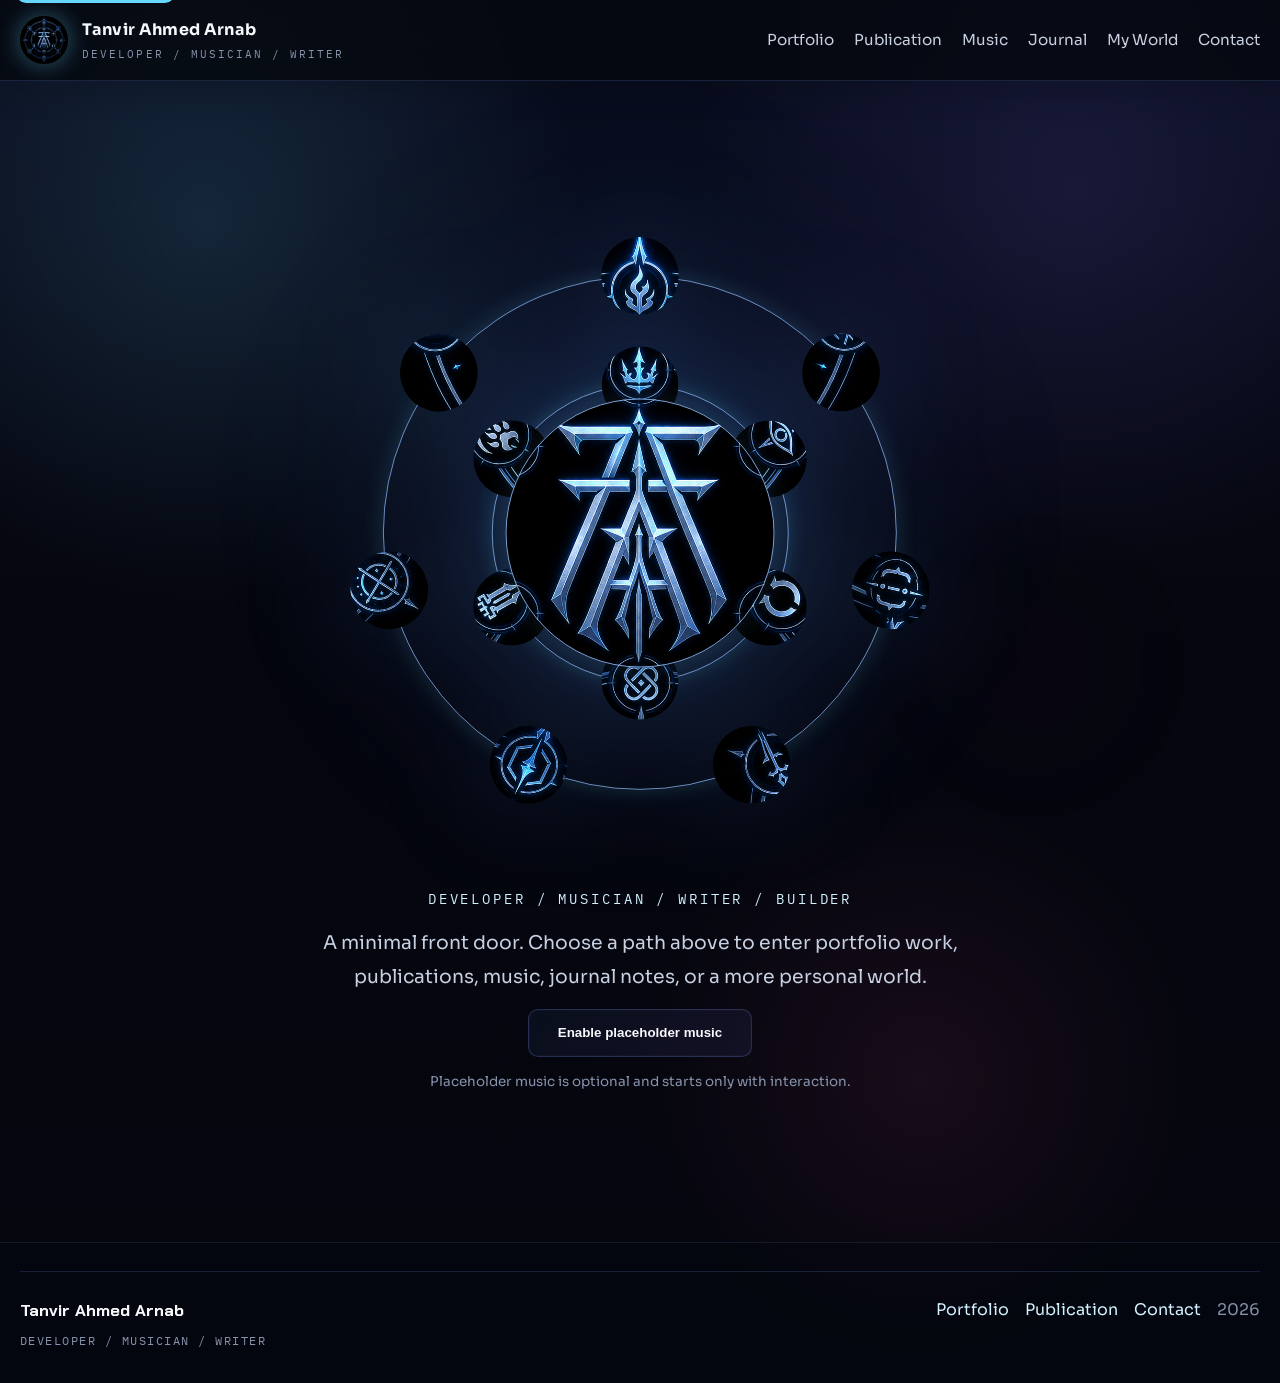
==== index.html @ e20c38cb "Restructure site and add section landing pages" ====
<!DOCTYPE html>
<html lang="en">
<head>
  <meta charset="UTF-8">
  <meta name="viewport" content="width=device-width, initial-scale=1.0">
  <meta name="description" content="Tanvir Ahmed Arnab is a developer, musician, and writer building systems, publications, and personal work around one evolving world.">
  <meta name="theme-color" content="#05070c">
  <link rel="canonical" href="https://www.tanvirahmedarnab.com/">
  <link rel="icon" href="assets/branding/taa-sigil-emblem.png" type="image/png">
  <title>Tanvir Ahmed Arnab</title>
  <link rel="preconnect" href="https://fonts.googleapis.com">
  <link rel="preconnect" href="https://fonts.gstatic.com" crossorigin>
  <link href="https://fonts.googleapis.com/css2?family=Chakra+Petch:wght@500;600;700&family=IBM+Plex+Mono:wght@400;500;600&family=Sora:wght@400;500;600;700&display=swap" rel="stylesheet">
  <link rel="stylesheet" href="styles.css">
</head>
<body class="landing-page">
  <a class="skip-link" href="#main">Skip to content</a>

  <header class="site-header">
    <div class="inner">
      <a class="brand brand--sigil" href="index.html" aria-label="Tanvir Ahmed Arnab home">
        <img class="brand-mark brand-mark-sigil" src="assets/branding/taa-sigil-emblem.png" alt="">
        <span class="brand-lockup">
          <span class="brand-name">Tanvir Ahmed Arnab</span>
          <span class="brand-role">developer / musician / writer</span>
        </span>
      </a>
      <button class="menu-toggle" type="button" aria-expanded="false" aria-controls="site-nav">
        Menu
      </button>
      <nav class="site-nav" id="site-nav" aria-label="Primary">
        <a href="portfolio.html">Portfolio</a>
        <a href="publication.html">Publication</a>
        <a href="music.html">Music</a>
        <a href="journal.html">Journal</a>
        <a href="my-world.html">My World</a>
        <a href="contact.html">Contact</a>
      </nav>
    </div>
  </header>

  <main id="main" class="landing-main">
    <section class="landing-stage">
      <div class="inner landing-stage-inner">
        <div class="landing-sigil-shell reveal">
          <div class="landing-orbit-scene" role="img" aria-label="Animated TAA sigil with a rotating inner symbol ring and a rotating outer symbol ring.">
            <div class="orbit orbit-outer">
              <span class="orbit-ring"></span>

              <span class="orbit-item" style="--angle: 0deg; --cx-ratio: 0.5; --cy-ratio: 0.109;">
                <span class="orbit-badge"><span class="orbit-badge-face"><img class="orbit-sprite" src="assets/branding/taa-sigil-emblem.png" alt=""></span></span>
              </span>
              <span class="orbit-item" style="--angle: 51.43deg; --cx-ratio: 0.85; --cy-ratio: 0.324;">
                <span class="orbit-badge"><span class="orbit-badge-face"><img class="orbit-sprite" src="assets/branding/taa-sigil-emblem.png" alt=""></span></span>
              </span>
              <span class="orbit-item" style="--angle: 102.86deg; --cx-ratio: 0.87; --cy-ratio: 0.519;">
                <span class="orbit-badge"><span class="orbit-badge-face"><img class="orbit-sprite" src="assets/branding/taa-sigil-emblem.png" alt=""></span></span>
              </span>
              <span class="orbit-item" style="--angle: 154.29deg; --cx-ratio: 0.825; --cy-ratio: 0.745;">
                <span class="orbit-badge"><span class="orbit-badge-face"><img class="orbit-sprite" src="assets/branding/taa-sigil-emblem.png" alt=""></span></span>
              </span>
              <span class="orbit-item" style="--angle: 205.71deg; --cx-ratio: 0.5; --cy-ratio: 0.867;">
                <span class="orbit-badge"><span class="orbit-badge-face"><img class="orbit-sprite" src="assets/branding/taa-sigil-emblem.png" alt=""></span></span>
              </span>
              <span class="orbit-item" style="--angle: 257.14deg; --cx-ratio: 0.188; --cy-ratio: 0.744;">
                <span class="orbit-badge"><span class="orbit-badge-face"><img class="orbit-sprite" src="assets/branding/taa-sigil-emblem.png" alt=""></span></span>
              </span>
              <span class="orbit-item" style="--angle: 308.57deg; --cx-ratio: 0.15; --cy-ratio: 0.324;">
                <span class="orbit-badge"><span class="orbit-badge-face"><img class="orbit-sprite" src="assets/branding/taa-sigil-emblem.png" alt=""></span></span>
              </span>
            </div>

            <div class="orbit orbit-inner">
              <span class="orbit-ring"></span>

              <span class="orbit-item" style="--angle: 0deg; --cx-ratio: 0.5; --cy-ratio: 0.283;">
                <span class="orbit-badge"><span class="orbit-badge-face"><img class="orbit-sprite" src="assets/branding/taa-sigil-emblem.png" alt=""></span></span>
              </span>
              <span class="orbit-item" style="--angle: 60deg; --cx-ratio: 0.718; --cy-ratio: 0.405;">
                <span class="orbit-badge"><span class="orbit-badge-face"><img class="orbit-sprite" src="assets/branding/taa-sigil-emblem.png" alt=""></span></span>
              </span>
              <span class="orbit-item" style="--angle: 120deg; --cx-ratio: 0.718; --cy-ratio: 0.637;">
                <span class="orbit-badge"><span class="orbit-badge-face"><img class="orbit-sprite" src="assets/branding/taa-sigil-emblem.png" alt=""></span></span>
              </span>
              <span class="orbit-item" style="--angle: 180deg; --cx-ratio: 0.5; --cy-ratio: 0.736;">
                <span class="orbit-badge"><span class="orbit-badge-face"><img class="orbit-sprite" src="assets/branding/taa-sigil-emblem.png" alt=""></span></span>
              </span>
              <span class="orbit-item" style="--angle: 240deg; --cx-ratio: 0.281; --cy-ratio: 0.637;">
                <span class="orbit-badge"><span class="orbit-badge-face"><img class="orbit-sprite" src="assets/branding/taa-sigil-emblem.png" alt=""></span></span>
              </span>
              <span class="orbit-item" style="--angle: 300deg; --cx-ratio: 0.278; --cy-ratio: 0.405;">
                <span class="orbit-badge"><span class="orbit-badge-face"><img class="orbit-sprite" src="assets/branding/taa-sigil-emblem.png" alt=""></span></span>
              </span>
            </div>

            <div class="sigil-core">
              <span class="sigil-core-ring"></span>
              <span class="sigil-core-face">
                <img class="sigil-core-sprite" src="assets/branding/taa-sigil-emblem.png" alt="">
              </span>
            </div>
          </div>
        </div>

        <div class="landing-copy reveal">
          <p class="landing-kicker">developer / musician / writer / builder</p>
          <p class="landing-note">
            A minimal front door. Choose a path above to enter portfolio work, publications, music, journal notes, or a more personal world.
          </p>
          <div class="landing-actions">
            <button class="button button-secondary audio-toggle" type="button" data-audio-toggle aria-pressed="false">Enable placeholder music</button>
            <span class="landing-audio-note" data-audio-status>Placeholder music is optional and starts only with interaction.</span>
          </div>
        </div>
      </div>
    </section>
  </main>

  <footer class="site-footer site-footer-minimal">
    <div class="inner footer-content footer-content-strong">
      <div class="footer-stack">
        <span class="footer-name">Tanvir Ahmed Arnab</span>
        <span class="footer-role">developer / musician / writer</span>
      </div>
      <div class="footer-links">
        <a class="inline-link" href="portfolio.html">Portfolio</a>
        <a class="inline-link" href="publication.html">Publication</a>
        <a class="inline-link" href="contact.html">Contact</a>
      </div>
      <p class="footer-year"><span id="current-year"></span></p>
    </div>
  </footer>

  <script src="script.js"></script>
</body>
</html>
---- styles.css ----
:root {
  color-scheme: dark;
  --bg: #05060f;
  --bg-deep: #090b18;
  --bg-elevated: #12162b;
  --bg-soft: #1a1f3d;
  --surface: rgba(15, 18, 38, 0.82);
  --surface-strong: rgba(11, 13, 29, 0.92);
  --surface-soft: rgba(24, 29, 59, 0.8);
  --text: #f6f8fc;
  --text-soft: #c7d0e0;
  --text-muted: #8793ab;
  --line: rgba(117, 155, 255, 0.18);
  --line-strong: rgba(117, 155, 255, 0.38);
  --accent: #67d7ff;
  --accent-soft: #d2f1ff;
  --accent-strong: #ffb25f;
  --accent-hot: #ff5fa7;
  --accent-violet: #8a73ff;
  --shadow: 0 24px 70px rgba(0, 0, 0, 0.48);
  --shadow-soft: 0 14px 34px rgba(0, 0, 0, 0.28);
  --radius: 18px;
  --radius-tight: 10px;
  --content-width: 1220px;
  --visual-width: 1440px;
}

*,
*::before,
*::after {
  box-sizing: border-box;
}

html {
  scroll-behavior: smooth;
}

body {
  margin: 0;
  font-family: "Sora", "Segoe UI", Roboto, Helvetica, Arial, sans-serif;
  line-height: 1.7;
  color: var(--text);
  background:
    radial-gradient(circle at 16% 16%, rgba(103, 215, 255, 0.13), transparent 24%),
    radial-gradient(circle at 84% 14%, rgba(138, 115, 255, 0.12), transparent 24%),
    radial-gradient(circle at 72% 78%, rgba(255, 95, 167, 0.08), transparent 20%),
    linear-gradient(180deg, #0a0f22 0%, #05060f 42%, #04050d 100%);
  position: relative;
  overflow-x: hidden;
}

body::before,
body::after {
  content: "";
  position: fixed;
  inset: 0;
  pointer-events: none;
  z-index: -2;
}

body::before {
  background:
    radial-gradient(circle at 30% 30%, rgba(103, 215, 255, 0.13), transparent 0 24%),
    radial-gradient(circle at 74% 24%, rgba(255, 95, 167, 0.1), transparent 0 18%),
    radial-gradient(circle at 50% 86%, rgba(255, 178, 95, 0.11), transparent 0 20%),
    radial-gradient(circle at 86% 74%, rgba(138, 115, 255, 0.12), transparent 0 18%);
  filter: blur(8px);
  animation: drift-glow 16s ease-in-out infinite alternate;
}

body::after {
  z-index: -1;
  opacity: 0.34;
  background:
    linear-gradient(rgba(103, 215, 255, 0.08) 1px, transparent 1px),
    linear-gradient(90deg, rgba(103, 215, 255, 0.08) 1px, transparent 1px),
    linear-gradient(180deg, rgba(255, 255, 255, 0.03), transparent 34%);
  background-size: 72px 72px, 72px 72px, auto;
  animation: drift-grid 20s linear infinite;
}

img {
  display: block;
  max-width: 100%;
}

a {
  color: inherit;
}

p,
ul {
  margin: 0;
}

h1,
h2,
h3 {
  margin: 0;
  line-height: 1.04;
  letter-spacing: -0.02em;
  font-family: "Chakra Petch", "Sora", sans-serif;
}

code {
  padding: 0.1rem 0.35rem;
  border-radius: 0.35rem;
  background: rgba(255, 255, 255, 0.06);
  color: var(--accent-soft);
  font-family: "IBM Plex Mono", monospace;
  font-size: 0.95em;
}

ul {
  padding-left: 1.2rem;
}

.skip-link {
  position: absolute;
  left: 1rem;
  top: -3rem;
  padding: 0.75rem 1rem;
  background: var(--accent);
  color: #041019;
  border-radius: var(--radius-tight);
  z-index: 30;
  text-decoration: none;
}

.skip-link:focus {
  top: 1rem;
}

.inner {
  width: min(calc(100% - 2rem), var(--content-width));
  margin: 0 auto;
}

.site-header .inner,
.hero .inner,
#featured .inner,
#work .inner,
#skills .inner,
#achievements .inner,
#contact .inner,
.site-footer .inner {
  width: min(calc(100% - 2.5rem), var(--visual-width));
}

.project-page .inner {
  width: min(calc(100% - 2.5rem), var(--visual-width));
}

.site-header {
  position: sticky;
  top: 0;
  z-index: 20;
  backdrop-filter: blur(18px);
  background: rgba(5, 7, 16, 0.78);
  border-bottom: 1px solid var(--line);
  box-shadow: 0 10px 30px rgba(0, 0, 0, 0.18);
}

.site-header .inner {
  display: flex;
  align-items: center;
  justify-content: space-between;
  gap: 1rem;
  min-height: 5rem;
}

.brand {
  display: inline-flex;
  align-items: center;
  gap: 0.9rem;
  text-decoration: none;
}

.brand-mark {
  width: 2.65rem;
  height: 2.65rem;
  flex: 0 0 auto;
  filter: drop-shadow(0 0 14px rgba(125, 230, 255, 0.18));
}

.brand-lockup {
  display: grid;
  gap: 0.12rem;
}

.brand-name {
  font-size: 1rem;
  font-weight: 700;
  letter-spacing: 0.02em;
}

.brand-role {
  color: var(--text-muted);
  font-size: 0.7rem;
  letter-spacing: 0.18em;
  text-transform: uppercase;
  font-family: "IBM Plex Mono", monospace;
}

.site-nav {
  display: flex;
  align-items: center;
  gap: 1.25rem;
}

.site-nav a {
  color: var(--text-soft);
  text-decoration: none;
  font-size: 0.95rem;
}

.site-nav .nav-resume-link {
  display: inline-flex;
  align-items: center;
  min-height: 2.2rem;
  padding: 0.4rem 0.8rem;
  border-radius: 999px;
  border: 1px solid rgba(103, 215, 255, 0.18);
  background: rgba(10, 14, 25, 0.72);
}

.inline-link {
  color: var(--accent-soft);
  text-decoration: none;
}

.inline-link:hover,
.inline-link:focus-visible {
  color: var(--text);
  text-decoration: underline;
  text-underline-offset: 0.12em;
}

.site-nav a:hover,
.site-nav a:focus-visible {
  color: var(--text);
}

.menu-toggle {
  display: none;
  border: 1px solid var(--line);
  border-radius: var(--radius-tight);
  background: rgba(8, 13, 22, 0.74);
  color: var(--text);
  padding: 0.65rem 0.9rem;
  font: inherit;
}

.hero,
.project-hero {
  position: relative;
  min-height: min(88vh, 56rem);
  display: flex;
  align-items: center;
  isolation: isolate;
  overflow: clip;
}

.hero::before,
.project-hero::before {
  content: "";
  position: absolute;
  inset: 0;
  z-index: -2;
  transform: scale(1.03);
}

.hero::before {
  background:
    linear-gradient(125deg, rgba(5, 8, 18, 0.96) 0%, rgba(6, 9, 19, 0.78) 40%, rgba(6, 8, 18, 0.94) 100%),
    radial-gradient(circle at 18% 20%, rgba(103, 215, 255, 0.24), transparent 24%),
    radial-gradient(circle at 78% 24%, rgba(138, 115, 255, 0.2), transparent 20%),
    radial-gradient(circle at 64% 74%, rgba(255, 95, 167, 0.12), transparent 20%),
    linear-gradient(rgba(103, 215, 255, 0.08) 1px, transparent 1px),
    linear-gradient(90deg, rgba(103, 215, 255, 0.08) 1px, transparent 1px),
    linear-gradient(180deg, #111735 0%, #06090f 100%);
  background-size: auto, auto, auto, auto, 54px 54px, 54px 54px, auto;
}

.project-hero::before {
  background:
    linear-gradient(135deg, rgba(5, 9, 16, 0.95) 0%, rgba(5, 9, 16, 0.82) 45%, rgba(5, 9, 16, 0.95) 100%),
    var(--hero-image) center / cover no-repeat;
}

.project-hero--tracker::before {
  background:
    linear-gradient(135deg, rgba(7, 10, 21, 0.96) 0%, rgba(10, 14, 28, 0.84) 46%, rgba(7, 10, 21, 0.96) 100%),
    radial-gradient(circle at 26% 30%, rgba(103, 215, 255, 0.18), transparent 22%),
    radial-gradient(circle at 76% 28%, rgba(255, 95, 167, 0.12), transparent 18%),
    linear-gradient(rgba(103, 215, 255, 0.06) 1px, transparent 1px),
    linear-gradient(90deg, rgba(103, 215, 255, 0.06) 1px, transparent 1px),
    linear-gradient(180deg, #111735 0%, #06090f 100%);
  background-size: auto, auto, 42px 42px, 42px 42px, auto;
}

.project-hero--book::before {
  background:
    linear-gradient(135deg, rgba(7, 10, 20, 0.96) 0%, rgba(11, 13, 26, 0.86) 46%, rgba(7, 10, 20, 0.96) 100%),
    radial-gradient(circle at 16% 18%, rgba(103, 215, 255, 0.16), transparent 24%),
    radial-gradient(circle at 84% 18%, rgba(255, 95, 167, 0.12), transparent 18%),
    radial-gradient(circle at 72% 78%, rgba(255, 178, 95, 0.12), transparent 18%),
    linear-gradient(rgba(103, 215, 255, 0.06) 1px, transparent 1px),
    linear-gradient(90deg, rgba(103, 215, 255, 0.06) 1px, transparent 1px),
    linear-gradient(180deg, #0e1430 0%, #05070c 100%);
  background-size: auto, auto, auto, 42px 42px, 42px 42px, auto;
}

.hero::after,
.project-hero::after {
  content: "";
  position: absolute;
  inset: 0;
  z-index: -1;
  background:
    linear-gradient(180deg, rgba(5, 8, 13, 0.18) 0%, rgba(5, 8, 13, 0.88) 100%),
    radial-gradient(circle at 78% 24%, rgba(255, 255, 255, 0.04), transparent 18%);
}

.hero-shell {
  display: grid;
  grid-template-columns: minmax(0, 1.06fr) minmax(20rem, 0.94fr);
  gap: 1.6rem;
  align-items: end;
  padding: clamp(5rem, 9vw, 7rem) 0 clamp(2rem, 5vw, 3.2rem);
}

.hero-content,
.project-hero-inner {
  padding: 0;
}

.hero-visual {
  align-self: stretch;
  display: flex;
}

.book-hero-grid {
  display: grid;
  grid-template-columns: 1fr;
  gap: 1.25rem;
  align-items: start;
  padding: clamp(5rem, 9vw, 7rem) 0 clamp(2rem, 5vw, 3.2rem);
}

.tracker-hero-grid {
  display: grid;
  grid-template-columns: 1fr;
  gap: 1.25rem;
  align-items: start;
  padding: clamp(5rem, 9vw, 7rem) 0 clamp(2rem, 5vw, 3.2rem);
}

.tracker-hero-shot {
  display: grid;
  gap: 0.9rem;
}

.tracker-hero-shot figure,
.tracker-hero-proof {
  margin: 0;
  position: relative;
  overflow: hidden;
  padding: 1rem;
  border-radius: var(--radius);
  border: 1px solid var(--line);
  background: rgba(8, 12, 24, 0.82);
  box-shadow: var(--shadow);
}

.tracker-hero-shot figure::after,
.tracker-hero-proof::after {
  content: "";
  position: absolute;
  inset: 0 auto auto 0;
  width: 100%;
  height: 3px;
  background: linear-gradient(90deg, var(--accent) 0%, var(--accent-violet) 52%, var(--accent-hot) 100%);
}

.tracker-hero-shot img {
  width: 100%;
  border-radius: calc(var(--radius) - 0.25rem);
  border: 1px solid rgba(103, 215, 255, 0.16);
  box-shadow: 0 20px 40px rgba(0, 0, 0, 0.3);
  filter: brightness(0.97) contrast(1.08) saturate(1.04);
}

.tracker-hero-shot figcaption {
  margin-top: 0.8rem;
  color: var(--text-soft);
}

.tracker-hero-proof {
  display: grid;
  gap: 0.45rem;
}

.tracker-hero-proof p {
  color: var(--text-soft);
}

.eyebrow,
.proof-kicker,
.project-label,
.meta-label,
.panel-label {
  color: #ffd4a1;
  font-size: 0.78rem;
  font-weight: 600;
  text-transform: uppercase;
  letter-spacing: 0.16em;
  font-family: "IBM Plex Mono", monospace;
}

.eyebrow {
  margin-bottom: 1rem;
}

.hero h1,
.project-hero h1 {
  max-width: 12ch;
  font-size: clamp(3rem, 6vw, 5.4rem);
  background: linear-gradient(135deg, #ffffff 0%, #c9f3ff 36%, #94a9ff 72%, #ffb5d2 100%);
  -webkit-background-clip: text;
  background-clip: text;
  color: transparent;
}

.hero-copy {
  max-width: 36rem;
  margin-top: 1.35rem;
  font-size: clamp(1rem, 2vw, 1.18rem);
  color: var(--text-soft);
}

.badge-row,
.project-badges {
  display: flex;
  flex-wrap: wrap;
  gap: 0.7rem;
}

.badge-row {
  margin-top: 1.2rem;
}

.status-chip,
.project-status {
  display: inline-flex;
  align-items: center;
  gap: 0.4rem;
  min-height: 2rem;
  padding: 0.35rem 0.75rem;
  border-radius: 999px;
  border: 1px solid rgba(103, 215, 255, 0.24);
  background: linear-gradient(135deg, rgba(12, 18, 34, 0.84) 0%, rgba(25, 18, 44, 0.82) 100%);
  color: var(--text-soft);
  font-family: "IBM Plex Mono", monospace;
  font-size: 0.78rem;
}

.project-badges span {
  display: inline-flex;
  align-items: center;
  min-height: 1.9rem;
  padding: 0.28rem 0.68rem;
  border-radius: 999px;
  border: 1px solid rgba(145, 164, 208, 0.16);
  background: rgba(10, 15, 29, 0.4);
  color: rgba(224, 232, 247, 0.72);
  font-family: "IBM Plex Mono", monospace;
  font-size: 0.76rem;
  letter-spacing: 0.08em;
  text-transform: uppercase;
}

.project-status-live {
  border-color: rgba(103, 215, 255, 0.48);
  color: #d1f8ff;
}

.project-status-warm {
  border-color: rgba(255, 178, 95, 0.38);
  color: #ffd4aa;
}

.site-note {
  display: inline-flex;
  margin-top: 1rem;
  padding: 0.75rem 0.95rem;
  border-radius: var(--radius-tight);
  border: 1px solid rgba(255, 182, 110, 0.24);
  background: rgba(12, 17, 29, 0.82);
  color: #ffd6b5;
  font-size: 0.94rem;
}

.hero-actions,
.contact-links,
.stacked-links {
  display: flex;
  flex-wrap: wrap;
  gap: 0.9rem;
}

.hero-actions {
  margin-top: 2rem;
}

.button,
.text-link {
  display: inline-flex;
  align-items: center;
  justify-content: center;
  min-height: 2.95rem;
  padding: 0.8rem 1.2rem;
  border-radius: var(--radius-tight);
  border: 1px solid transparent;
  text-decoration: none;
  font-weight: 600;
  transition: transform 180ms ease, border-color 180ms ease, background 180ms ease, box-shadow 180ms ease;
}

.button:hover,
.button:focus-visible,
.text-link:hover,
.text-link:focus-visible,
.project-card-link:hover,
.project-card-link:focus-visible {
  transform: translateY(-2px);
}

.button-primary,
.button-secondary,
.button-ghost {
  background: linear-gradient(135deg, rgba(10, 16, 30, 0.9) 0%, rgba(20, 18, 38, 0.92) 100%);
  color: var(--text);
  border-color: rgba(127, 159, 255, 0.22);
  box-shadow: inset 0 0 0 1px rgba(255, 255, 255, 0.02);
}

.button-primary:hover,
.button-primary:focus-visible,
.button-secondary:hover,
.button-secondary:focus-visible,
.button-ghost:hover,
.button-ghost:focus-visible {
  border-color: rgba(103, 215, 255, 0.58);
  background: linear-gradient(135deg, rgba(18, 28, 48, 0.96) 0%, rgba(34, 23, 57, 0.96) 100%);
  box-shadow: 0 16px 34px rgba(103, 215, 255, 0.14);
}

.button-primary:active,
.button-secondary:active,
.button-ghost:active {
  border-color: rgba(255, 115, 175, 0.44);
  box-shadow: 0 10px 24px rgba(255, 115, 175, 0.12);
}

.signal-panel,
.project-card-link,
.proof-grid article,
.skill-group,
.content-block,
.contact-console,
.book-cover-card,
.meta-grid div {
  position: relative;
  overflow: hidden;
  background: var(--surface);
  border: 1px solid var(--line);
  border-radius: var(--radius);
  box-shadow: var(--shadow);
}

.signal-panel::before,
.project-card-link::before,
.proof-grid article::before,
.skill-group::before,
.content-block::before,
.contact-console::before,
.book-cover-card::before {
  content: "";
  position: absolute;
  inset: 0;
  background:
    linear-gradient(180deg, rgba(255, 255, 255, 0.04), transparent 28%),
    linear-gradient(90deg, rgba(103, 215, 255, 0.08) 1px, transparent 1px),
    linear-gradient(rgba(103, 215, 255, 0.08) 1px, transparent 1px);
  background-size: auto, 48px 48px, 48px 48px;
  mask-image: linear-gradient(180deg, rgba(0, 0, 0, 0.9), transparent 88%);
  pointer-events: none;
}

.signal-panel {
  display: grid;
  gap: 0.95rem;
  align-content: start;
  width: 100%;
  min-height: 100%;
  padding: 1.3rem;
  background:
    radial-gradient(circle at top right, rgba(103, 215, 255, 0.18), transparent 30%),
    radial-gradient(circle at left bottom, rgba(255, 95, 167, 0.12), transparent 24%),
    linear-gradient(145deg, rgba(10, 15, 30, 0.94) 0%, rgba(22, 16, 42, 0.9) 100%);
}

.signal-panel::after,
.project-card-link::after,
.proof-grid article::after,
.skill-group::after,
.content-block::after,
.contact-console::after,
.book-cover-card::after {
  content: "";
  position: absolute;
  inset: 0 auto auto 0;
  width: 100%;
  height: 3px;
  background: linear-gradient(90deg, var(--accent) 0%, var(--accent-violet) 55%, var(--accent-hot) 100%);
  opacity: 0.9;
  pointer-events: none;
}

.signal-header {
  display: flex;
  justify-content: space-between;
  align-items: center;
  gap: 1rem;
}

.signal-state {
  display: inline-flex;
  align-items: center;
  gap: 0.45rem;
  color: #d7f6ff;
  font-family: "IBM Plex Mono", monospace;
  font-size: 0.78rem;
  letter-spacing: 0.08em;
  text-transform: uppercase;
}

.signal-state::before {
  content: "";
  width: 0.55rem;
  height: 0.55rem;
  border-radius: 50%;
  background: var(--accent);
  box-shadow: 0 0 18px rgba(103, 215, 255, 0.7);
  animation: pulse-dot 1.9s ease-in-out infinite;
}

.signal-panel h2 {
  font-size: clamp(1.5rem, 3vw, 2.2rem);
}

.book-cover-card {
  display: grid;
  gap: 1rem;
  align-content: start;
  padding: 1.35rem;
  background:
    radial-gradient(circle at top right, rgba(255, 178, 95, 0.16), transparent 28%),
    radial-gradient(circle at left bottom, rgba(103, 215, 255, 0.14), transparent 24%),
    linear-gradient(145deg, rgba(9, 13, 27, 0.95) 0%, rgba(19, 20, 43, 0.92) 100%);
}

.book-cover-art {
  width: 100%;
  aspect-ratio: 2 / 3;
  object-fit: cover;
  border-radius: calc(var(--radius) - 4px);
  border: 1px solid rgba(103, 215, 255, 0.22);
  box-shadow: 0 24px 60px rgba(0, 0, 0, 0.38);
}

.signal-copy {
  color: var(--text-soft);
}

.metric-grid {
  display: grid;
  grid-template-columns: repeat(2, minmax(0, 1fr));
  gap: 0.85rem;
}

.metric-card {
  display: grid;
  gap: 0.25rem;
  padding: 0.95rem;
  border-radius: var(--radius-tight);
  background: linear-gradient(145deg, rgba(16, 22, 40, 0.88) 0%, rgba(26, 20, 48, 0.84) 100%);
  border: 1px solid rgba(117, 155, 255, 0.2);
  box-shadow: var(--shadow-soft);
}

.metric-card span,
.metric-card small {
  font-family: "IBM Plex Mono", monospace;
}

.metric-card span {
  color: var(--text-muted);
  font-size: 0.73rem;
  text-transform: uppercase;
  letter-spacing: 0.08em;
}

.metric-card strong {
  font-size: 1.5rem;
  color: var(--accent-soft);
  font-family: "Chakra Petch", sans-serif;
}

.metric-card small {
  color: var(--text-soft);
  font-size: 0.74rem;
  line-height: 1.55;
}

.dossier-list {
  display: grid;
  gap: 0.7rem;
  list-style: none;
  padding: 0;
}

.dossier-list li {
  display: flex;
  justify-content: space-between;
  gap: 1rem;
  align-items: center;
  padding: 0.8rem 0.95rem;
  border-radius: var(--radius-tight);
  background: linear-gradient(145deg, rgba(12, 17, 31, 0.76) 0%, rgba(22, 16, 39, 0.76) 100%);
  border: 1px solid rgba(117, 155, 255, 0.18);
}

.dossier-list span {
  color: var(--text-muted);
  font-family: "IBM Plex Mono", monospace;
  font-size: 0.76rem;
  text-transform: uppercase;
  letter-spacing: 0.08em;
}

.dossier-list strong {
  color: var(--text-soft);
  font-size: 0.95rem;
  text-align: right;
}

.section {
  padding: clamp(4rem, 6vw, 6.4rem) 0;
}

.section-contrast {
  background:
    linear-gradient(180deg, rgba(8, 10, 22, 0.7) 0%, rgba(6, 8, 18, 0.7) 100%);
  border-top: 1px solid var(--line);
  border-bottom: 1px solid var(--line);
}

.section-heading {
  display: grid;
  gap: 1rem;
  margin-bottom: 2rem;
}

.section-heading h2,
.about-copy h2,
.contact-layout h2,
.content-block h2 {
  font-size: clamp(1.9rem, 3vw, 2.8rem);
  max-width: 18ch;
  text-wrap: balance;
}

.intro-strip {
  padding-top: 2rem;
  padding-bottom: 2rem;
}

.proof-grid,
.skill-groups,
.gallery-grid {
  display: grid;
  gap: 1rem;
}

.proof-grid {
  grid-template-columns: repeat(3, minmax(0, 1fr));
}

.proof-grid article,
.skill-group,
.content-block,
.project-card-link,
.contact-console {
  padding: 1.45rem;
}

.proof-grid h2 {
  margin-bottom: 0.7rem;
  font-size: 1.42rem;
}

.proof-grid p,
.skill-group p,
.about-copy p,
.content-block p,
.content-block li,
.project-summary,
.project-copy li,
.meta-grid span,
.gallery-grid figcaption,
.contact-console p {
  color: var(--text-soft);
}

.proof-kicker,
.project-label,
.meta-label {
  display: block;
  margin-bottom: 0.5rem;
}

.project-grid {
  display: grid;
  gap: 1rem;
  grid-template-columns: repeat(2, minmax(0, 1fr));
}

.project-card {
  min-height: 100%;
  transition: opacity 180ms ease, transform 180ms ease, filter 180ms ease;
}

.project-card-featured {
  grid-column: span 2;
}

.project-card-link {
  height: 100%;
  color: inherit;
  text-decoration: none;
  padding: 0;
  transition: transform 180ms ease, border-color 180ms ease, box-shadow 180ms ease;
}

.project-card-link:hover,
.project-card-link:focus-visible {
  border-color: rgba(103, 215, 255, 0.46);
  box-shadow: 0 24px 65px rgba(0, 0, 0, 0.54), 0 0 0 1px rgba(138, 115, 255, 0.22);
}

.project-card-link img {
  width: 100%;
  aspect-ratio: 16 / 9;
  object-fit: cover;
}

.project-copy {
  position: relative;
  display: grid;
  gap: 1rem;
  padding: 1.5rem;
}

.project-copy h3 {
  font-size: 1.75rem;
  color: #f7fbff;
}

.project-meta-row {
  display: flex;
  justify-content: space-between;
  gap: 1rem;
  align-items: center;
  flex-wrap: wrap;
}

.project-points,
.detail-list {
  display: grid;
  gap: 0.72rem;
}

.project-points li::marker,
.detail-list li::marker {
  color: var(--accent-strong);
}

.text-link {
  width: fit-content;
  min-height: auto;
  padding: 0;
  color: var(--accent-soft);
  font-weight: 600;
}

.command-panel {
  position: relative;
}

.showcase-frame {
  position: relative;
  aspect-ratio: 16 / 9;
  overflow: hidden;
  border-radius: calc(var(--radius) - 2px);
  border: 1px solid rgba(103, 215, 255, 0.24);
  background:
    radial-gradient(circle at top left, rgba(103, 215, 255, 0.12), transparent 22%),
    linear-gradient(180deg, rgba(8, 11, 24, 0.96) 0%, rgba(8, 10, 20, 0.94) 100%);
  box-shadow: inset 0 0 0 1px rgba(255, 255, 255, 0.03);
}

.showcase-frame::before {
  content: "";
  position: absolute;
  inset: 0;
  background:
    linear-gradient(rgba(103, 215, 255, 0.06) 1px, transparent 1px),
    linear-gradient(90deg, rgba(103, 215, 255, 0.06) 1px, transparent 1px);
  background-size: 26px 26px;
  opacity: 0.36;
  pointer-events: none;
}

.showcase-canvas {
  display: block;
  width: 100%;
  height: 100%;
}

.showcase-overlay {
  position: absolute;
  inset: auto 0 0 0;
  display: grid;
  gap: 0.3rem;
  padding: 0.95rem 1rem 1rem;
  background: linear-gradient(180deg, transparent 0%, rgba(4, 6, 12, 0.9) 62%);
  pointer-events: none;
}

.showcase-title,
.showcase-help {
  font-family: "IBM Plex Mono", monospace;
}

.showcase-title {
  color: #f8fcff;
  font-size: 0.86rem;
  letter-spacing: 0.08em;
  text-transform: uppercase;
}

.showcase-help {
  color: var(--text-muted);
  font-size: 0.75rem;
}

.showcase-readout {
  display: grid;
  grid-template-columns: repeat(3, minmax(0, 1fr));
  gap: 0.75rem;
}

.showcase-readout article {
  display: grid;
  gap: 0.25rem;
  padding: 0.8rem 0.85rem;
  border-radius: var(--radius-tight);
  border: 1px solid rgba(103, 215, 255, 0.16);
  background: rgba(6, 10, 22, 0.8);
}

.showcase-readout span,
.mission-legend,
.mission-card-node,
.loadout-list span,
.quest-list span,
.stat-row span,
.showcase-readout strong,
.showcase-readout article span {
  font-family: "IBM Plex Mono", monospace;
}

.showcase-readout article span {
  color: var(--text-muted);
  font-size: 0.72rem;
  text-transform: uppercase;
  letter-spacing: 0.12em;
}

.showcase-readout article strong {
  color: #f6fbff;
  font-size: 0.92rem;
}

.mission-legend {
  display: flex;
  flex-wrap: wrap;
  gap: 1rem;
  margin-bottom: 1rem;
  color: var(--text-soft);
  font-size: 0.76rem;
  letter-spacing: 0.08em;
  text-transform: uppercase;
}

.mission-legend span {
  display: inline-flex;
  align-items: center;
  gap: 0.45rem;
}

.legend-dot {
  width: 0.75rem;
  height: 0.75rem;
  border-radius: 999px;
  border: 1px solid rgba(255, 255, 255, 0.14);
  box-shadow: 0 0 12px rgba(0, 0, 0, 0.2);
}

.legend-dot-live {
  background: linear-gradient(135deg, rgba(103, 215, 255, 0.95), rgba(138, 115, 255, 0.9));
}

.legend-dot-build {
  background: linear-gradient(135deg, rgba(255, 95, 167, 0.95), rgba(138, 115, 255, 0.9));
}

.legend-dot-publish {
  background: linear-gradient(135deg, rgba(255, 178, 95, 0.95), rgba(255, 95, 167, 0.9));
}

.mission-map {
  position: relative;
  display: grid;
  grid-template-columns: repeat(14, minmax(0, 1fr));
  gap: 1.2rem;
  align-items: stretch;
}

.mission-route {
  position: absolute;
  pointer-events: none;
  z-index: 0;
  height: 2px;
  background: linear-gradient(90deg, rgba(103, 215, 255, 0.08), rgba(103, 215, 255, 0.7), rgba(255, 95, 167, 0.62), rgba(255, 178, 95, 0.35));
  box-shadow: 0 0 16px rgba(103, 215, 255, 0.18);
}

.mission-route-alpha {
  top: 11.8rem;
  left: 26%;
  width: 24%;
  transform: rotate(-12deg);
}

.mission-route-beta {
  top: 25.8rem;
  left: 50%;
  width: 15%;
  transform: rotate(26deg);
}

.mission-node {
  position: relative;
  z-index: 1;
}

.mission-node-primary {
  grid-column: 1 / span 7;
}

.mission-node-secondary {
  grid-column: 8 / span 7;
  margin-top: 0;
}

.mission-node-tertiary {
  grid-column: 4 / span 8;
  margin-top: 1.2rem;
}

.mission-card {
  display: grid;
  height: 100%;
  transform-style: preserve-3d;
  transition: transform 220ms ease, border-color 180ms ease, box-shadow 180ms ease;
}

[data-tilt] {
  perspective: 1400px;
}

.mission-card-media {
  position: relative;
  aspect-ratio: 16 / 9;
  overflow: hidden;
  border-bottom: 1px solid rgba(103, 215, 255, 0.12);
}

.mission-card-media img {
  width: 100%;
  height: 100%;
  object-fit: cover;
}

.mission-card-media-ui {
  display: flex;
  align-items: center;
  justify-content: center;
  padding: 0.55rem;
  background: linear-gradient(180deg, rgba(8, 12, 24, 0.98) 0%, rgba(15, 19, 34, 0.98) 100%);
}

.mission-card-ui-shot {
  width: 100%;
  max-width: 100%;
  height: 100%;
  max-height: 100%;
  aspect-ratio: auto;
  object-fit: contain;
  object-position: center center;
  border-radius: 0.7rem;
  box-shadow: 0 18px 42px rgba(0, 0, 0, 0.28);
  filter: brightness(0.97) contrast(1.08) saturate(1.04);
}

.mission-card-node {
  position: absolute;
  top: 1rem;
  left: 1rem;
  padding: 0.35rem 0.55rem;
  border-radius: 999px;
  border: 1px solid rgba(255, 255, 255, 0.14);
  background: rgba(4, 7, 15, 0.82);
  color: #eff7ff;
  font-size: 0.74rem;
  letter-spacing: 0.12em;
  text-transform: uppercase;
}

.mission-card-aura {
  position: absolute;
  inset: auto 0 0 0;
  height: 0.28rem;
}

.mission-card-aura-live {
  background: linear-gradient(90deg, var(--accent), var(--accent-violet));
}

.mission-card-aura-build {
  background: linear-gradient(90deg, var(--accent-hot), var(--accent-violet));
}

.mission-card-aura-publish {
  background: linear-gradient(90deg, var(--accent-strong), var(--accent-hot));
}

.mission-copy {
  gap: 0.9rem;
}

.project-telemetry {
  display: flex;
  flex-wrap: wrap;
  gap: 0.55rem;
}

.project-telemetry span {
  display: inline-flex;
  align-items: center;
  min-height: 2rem;
  padding: 0.35rem 0.72rem;
  border-radius: 999px;
  border: 1px solid rgba(255, 255, 255, 0.08);
  background: rgba(8, 12, 24, 0.7);
  color: var(--text-muted);
  font-size: 0.74rem;
  letter-spacing: 0.08em;
  text-transform: uppercase;
  font-family: "IBM Plex Mono", monospace;
}

.project-actions {
  display: flex;
  flex-wrap: wrap;
  gap: 0.75rem;
}

.project-action-button {
  min-height: 2.7rem;
  padding: 0.72rem 1rem;
  justify-content: center;
  font-weight: 700;
}

.dossier-toggle[aria-expanded="true"] {
  border-color: rgba(103, 215, 255, 0.42);
  background: rgba(10, 16, 30, 0.76);
}

.dossier-drawer {
  display: grid;
  gap: 0.9rem;
  padding: 1.15rem;
  border-radius: var(--radius-tight);
  border: 1px solid rgba(103, 215, 255, 0.14);
  background: linear-gradient(145deg, rgba(7, 11, 22, 0.92) 0%, rgba(21, 16, 39, 0.88) 100%);
}

.dossier-grid {
  display: grid;
  grid-template-columns: repeat(2, minmax(0, 1fr));
  gap: 0.85rem;
}

.dossier-grid article {
  display: grid;
  gap: 0.4rem;
  padding: 0.95rem;
  border-radius: var(--radius-tight);
  border: 1px solid rgba(117, 155, 255, 0.12);
  background: rgba(8, 11, 23, 0.72);
}

.dossier-grid span {
  color: #ffd4a1;
  font-size: 0.76rem;
  letter-spacing: 0.12em;
  text-transform: uppercase;
  font-family: "IBM Plex Mono", monospace;
}

.dossier-grid p,
.dossier-grid li {
  color: var(--text-soft);
}

.dossier-wide {
  grid-column: 1 / -1;
}

.project-card.is-filtered-out {
  opacity: 0.38;
  transform: scale(0.985);
  filter: saturate(0.52);
}

.project-card.is-filter-match .mission-card {
  border-color: rgba(103, 215, 255, 0.44);
  box-shadow: 0 24px 65px rgba(0, 0, 0, 0.54), 0 0 0 1px rgba(103, 215, 255, 0.18);
}

.mission-card-locked {
  background:
    radial-gradient(circle at top right, rgba(255, 95, 167, 0.12), transparent 28%),
    radial-gradient(circle at left bottom, rgba(138, 115, 255, 0.16), transparent 24%),
    linear-gradient(145deg, rgba(10, 15, 30, 0.94) 0%, rgba(25, 18, 44, 0.9) 100%);
}

.mission-card-locked .text-link {
  color: #ffcadc;
}

.loadout-grid {
  display: grid;
  grid-template-columns: minmax(0, 1.12fr) minmax(0, 1fr) minmax(0, 0.95fr);
  gap: 1rem;
}

.skill-map-panel {
  position: relative;
  overflow: hidden;
  display: grid;
  gap: 1rem;
  margin-bottom: 1rem;
  padding: 1.45rem;
  border-radius: var(--radius);
  border: 1px solid var(--line);
  box-shadow: var(--shadow-soft);
  background:
    radial-gradient(circle at top right, rgba(103, 215, 255, 0.14), transparent 28%),
    radial-gradient(circle at left bottom, rgba(255, 95, 167, 0.1), transparent 24%),
    linear-gradient(145deg, rgba(10, 15, 30, 0.94) 0%, rgba(25, 18, 44, 0.9) 100%);
}

.skill-map-panel::before {
  content: "";
  position: absolute;
  inset: 0 auto auto 0;
  width: 100%;
  height: 3px;
  background: linear-gradient(90deg, var(--accent) 0%, var(--accent-violet) 52%, var(--accent-hot) 100%);
}

.skill-map-copy {
  display: grid;
  gap: 0.7rem;
}

.skill-map-copy h3 {
  font-size: 1.55rem;
}

.skill-map-copy p {
  color: var(--text-soft);
}

.skill-chip-list {
  display: flex;
  flex-wrap: wrap;
  gap: 0.7rem;
}

.skill-map-tools {
  display: flex;
  flex-wrap: wrap;
  align-items: center;
  gap: 0.9rem;
}

.skill-chip {
  min-height: 2.4rem;
  padding: 0.55rem 0.9rem;
  border-radius: 999px;
  border: 1px solid rgba(103, 215, 255, 0.16);
  background: rgba(7, 11, 22, 0.76);
  color: var(--text-soft);
  font: inherit;
  font-size: 0.82rem;
  letter-spacing: 0.08em;
  text-transform: uppercase;
  font-family: "IBM Plex Mono", monospace;
  cursor: pointer;
  transition: transform 180ms ease, border-color 180ms ease, color 180ms ease, background 180ms ease;
}

.skill-chip:hover,
.skill-chip:focus-visible {
  transform: translateY(-1px);
  border-color: rgba(103, 215, 255, 0.4);
  color: var(--text);
}

.skill-chip.is-active {
  border-color: transparent;
  background: linear-gradient(135deg, #6ce5ff 0%, #91bcff 48%, #ff73af 100%);
  color: #07111c;
}

.skill-filter-status {
  color: var(--text-muted);
  font-size: 0.82rem;
  letter-spacing: 0.08em;
  text-transform: uppercase;
  font-family: "IBM Plex Mono", monospace;
}

.skill-reset {
  min-height: 2.4rem;
  padding: 0.55rem 0.95rem;
}

.skill-proof-panel {
  display: grid;
  gap: 0.5rem;
  padding: 1rem 1.05rem;
  border-radius: var(--radius-tight);
  border: 1px solid rgba(117, 155, 255, 0.14);
  background: rgba(8, 12, 24, 0.72);
}

.skill-proof-panel h3 {
  font-size: 1.22rem;
}

.skill-proof-panel p:last-child {
  color: var(--text-soft);
}

.loadout-card,
.stat-sheet,
.quest-card {
  min-height: 100%;
}

.loadout-list,
.quest-list {
  list-style: none;
  padding: 0;
  display: grid;
  gap: 0.8rem;
}

.loadout-list {
  margin-top: 1rem;
}

.loadout-list li,
.quest-list li {
  display: grid;
  gap: 0.18rem;
  padding: 0.85rem 0.95rem;
  border-radius: var(--radius-tight);
  border: 1px solid rgba(103, 215, 255, 0.12);
  background: rgba(7, 10, 21, 0.76);
}

.loadout-list span,
.quest-list span {
  color: var(--text-muted);
  font-size: 0.72rem;
  letter-spacing: 0.12em;
  text-transform: uppercase;
}

.loadout-list strong,
.quest-list strong {
  font-size: 0.95rem;
  color: #f4fbff;
}

.loadout-badges {
  display: flex;
  flex-wrap: wrap;
  gap: 0.7rem;
  margin-top: 1rem;
}

.loadout-badges span {
  display: inline-flex;
  align-items: center;
  padding: 0.42rem 0.72rem;
  border-radius: 999px;
  border: 1px solid rgba(103, 215, 255, 0.18);
  background: rgba(14, 18, 36, 0.76);
  color: var(--accent-soft);
  font-size: 0.78rem;
  text-transform: uppercase;
  letter-spacing: 0.08em;
  font-family: "IBM Plex Mono", monospace;
}

.stat-sheet h3,
.quest-card h3,
.loadout-card h3 {
  max-width: 15ch;
}

.stat-list {
  display: grid;
  gap: 0.9rem;
  margin-top: 1rem;
}

.stat-row {
  display: grid;
  grid-template-columns: minmax(0, 1.2fr) minmax(8rem, 1fr) auto;
  align-items: center;
  gap: 0.7rem;
}

.stat-row span {
  color: var(--text-soft);
  font-size: 0.78rem;
  letter-spacing: 0.08em;
  text-transform: uppercase;
}

.stat-row strong {
  color: #f8fbff;
  font-size: 0.82rem;
  letter-spacing: 0.08em;
  text-transform: uppercase;
}

.stat-meter {
  height: 0.52rem;
  border-radius: 999px;
  overflow: hidden;
  background: rgba(255, 255, 255, 0.08);
}

.stat-meter span {
  display: block;
  width: var(--meter, 50%);
  height: 100%;
  border-radius: inherit;
  background: linear-gradient(90deg, var(--accent), var(--accent-violet), var(--accent-hot));
  box-shadow: 0 0 18px rgba(103, 215, 255, 0.24);
}

.skill-groups {
  grid-template-columns: repeat(3, minmax(0, 1fr));
}

.skill-group h3,
.content-block h2,
.content-block h3 {
  margin-bottom: 0.85rem;
}

.about-layout,
.contact-layout,
.project-layout {
  display: grid;
  gap: 1rem;
}

.about-layout {
  grid-template-columns: minmax(0, 1.7fr) minmax(18rem, 1fr);
  align-items: start;
}

.about-copy {
  display: grid;
  gap: 1rem;
}

.contact-layout {
  grid-template-columns: minmax(0, 1.1fr) minmax(18rem, 1fr);
  align-items: stretch;
}

.contact-console {
  display: grid;
  gap: 1rem;
  align-content: start;
  background:
    radial-gradient(circle at top right, rgba(255, 182, 110, 0.18), transparent 28%),
    radial-gradient(circle at left bottom, rgba(103, 215, 255, 0.12), transparent 24%),
    linear-gradient(145deg, rgba(10, 15, 30, 0.94) 0%, rgba(25, 18, 44, 0.9) 100%);
}

.site-footer {
  padding: 1.75rem 0 2rem;
}

.footer-content {
  display: flex;
  flex-wrap: wrap;
  justify-content: space-between;
  gap: 1rem;
  color: var(--text-muted);
  border-top: 1px solid var(--line);
  padding-top: 1.5rem;
}

.hero-role-line,
.hero-value-line,
.summary-list li span,
.summary-list li strong,
.proof-list li span,
.proof-list li strong,
.evidence-list li span,
.evidence-list li strong,
.footer-role,
.footer-name,
.resume-list strong,
.resume-list span {
  text-wrap: balance;
}

.hero-role-line {
  margin-top: 0.75rem;
  color: var(--accent-soft);
  font-family: "Chakra Petch", "Sora", sans-serif;
  font-size: clamp(1.08rem, 2.2vw, 1.45rem);
  font-weight: 600;
  letter-spacing: 0.03em;
}

.hero-value-line {
  margin-top: 1rem;
  color: var(--text);
  font-weight: 600;
}

.hero-subactions {
  display: flex;
  flex-wrap: wrap;
  align-items: center;
  gap: 0.85rem 1rem;
  margin-top: 1rem;
}

.recruiter-toggle {
  min-width: 11rem;
}

.hero-helper-text,
.resume-note {
  color: var(--text-muted);
  font-size: 0.84rem;
  max-width: 40rem;
}

.hero-helper-text {
  margin-top: 0.7rem;
}

.hero-proof-grid {
  display: grid;
  grid-template-columns: minmax(0, 1fr);
  gap: 1rem;
  margin-top: 1.65rem;
  max-width: 39rem;
}

.operator-dossier {
  display: grid;
  gap: 1rem;
}

.operator-profile {
  display: grid;
  grid-template-columns: minmax(7rem, 8.3rem) minmax(0, 1fr);
  gap: 1rem;
  align-items: start;
}

.operator-portrait {
  width: 100%;
  max-width: 8.3rem;
  border-radius: calc(var(--radius) - 4px);
  border: 1px solid rgba(103, 215, 255, 0.24);
  background: linear-gradient(145deg, rgba(8, 12, 24, 0.88) 0%, rgba(22, 16, 39, 0.84) 100%);
  box-shadow: var(--shadow-soft);
}

.operator-identity {
  display: grid;
  gap: 0.55rem;
}

.operator-service-record {
  color: var(--text-soft);
  font-size: 0.93rem;
  line-height: 1.6;
}

.signal-brief {
  color: var(--text-soft);
  max-width: 34rem;
}

.signal-pill-row {
  display: flex;
  flex-wrap: wrap;
  gap: 0.65rem;
}

.signal-pill {
  display: inline-flex;
  align-items: center;
  min-height: 2rem;
  padding: 0.35rem 0.75rem;
  border-radius: 999px;
  border: 1px solid rgba(117, 155, 255, 0.16);
  background: rgba(7, 11, 22, 0.7);
  color: var(--text-soft);
  font-size: 0.74rem;
  letter-spacing: 0.08em;
  text-transform: uppercase;
  font-family: "IBM Plex Mono", monospace;
}

.hero-proof-card,
.achievement-card,
.resume-card,
.featured-mission-shell {
  position: relative;
  overflow: hidden;
  border: 1px solid var(--line);
  border-radius: var(--radius);
  box-shadow: var(--shadow);
  background: var(--surface);
}

.hero-proof-card,
.resume-card {
  padding: 1.35rem;
}

.summary-list,
.proof-list,
.evidence-list,
.resume-list,
.inventory-list {
  list-style: none;
  padding: 0;
  margin: 1rem 0 0;
}

.summary-list,
.proof-list,
.evidence-list,
.resume-list {
  display: grid;
  gap: 0.85rem;
}

.summary-list li,
.proof-list li,
.evidence-list li,
.resume-list li {
  display: grid;
  gap: 0.25rem;
  padding-top: 0.8rem;
  border-top: 1px solid rgba(117, 155, 255, 0.14);
}

.summary-list li:first-child,
.proof-list li:first-child,
.evidence-list li:first-child,
.resume-list li:first-child {
  padding-top: 0;
  border-top: 0;
}

.summary-list li span,
.proof-list li span,
.evidence-list li span,
.resume-list span,
.footer-role {
  color: var(--text-muted);
  font-size: 0.78rem;
  letter-spacing: 0.12em;
  text-transform: uppercase;
  font-family: "IBM Plex Mono", monospace;
}

.summary-list li strong,
.proof-list li strong,
.evidence-list li strong,
.resume-list strong {
  font-size: 0.96rem;
  line-height: 1.55;
  font-weight: 600;
}

.quest-snapshot {
  display: grid;
  gap: 0.85rem;
}

.quest-snapshot article {
  display: grid;
  gap: 0.35rem;
  padding: 0.95rem;
  border-radius: var(--radius-tight);
  border: 1px solid rgba(117, 155, 255, 0.14);
  background: rgba(5, 9, 18, 0.58);
}

.quest-snapshot span,
.achievement-card .proof-kicker,
.resume-page .proof-kicker {
  color: var(--text-muted);
  font-size: 0.72rem;
  letter-spacing: 0.16em;
  text-transform: uppercase;
  font-family: "IBM Plex Mono", monospace;
}

.quest-snapshot strong {
  font-size: 0.95rem;
  line-height: 1.5;
}

.section-featured {
  padding-top: clamp(3rem, 5vw, 4rem);
}

.featured-mission-shell {
  display: grid;
  grid-template-columns: minmax(20rem, 0.94fr) minmax(0, 1.06fr);
  gap: 1.1rem;
}

.featured-media {
  position: relative;
  min-height: 100%;
  overflow: hidden;
  border-right: 1px solid rgba(117, 155, 255, 0.14);
}

.featured-media img {
  width: 100%;
  height: 100%;
  object-fit: cover;
}

.featured-content {
  display: grid;
  gap: 0.95rem;
  padding: 1.45rem;
}

.featured-copy {
  color: var(--text-soft);
}

.featured-grid {
  display: grid;
  grid-template-columns: repeat(2, minmax(0, 1fr));
  gap: 0.85rem;
}

.featured-grid article {
  display: grid;
  gap: 0.35rem;
  padding: 0.95rem;
  border-radius: var(--radius-tight);
  border: 1px solid rgba(117, 155, 255, 0.14);
  background: linear-gradient(145deg, rgba(9, 13, 25, 0.92) 0%, rgba(18, 15, 36, 0.82) 100%);
}

.featured-grid span,
.achievement-card summary span {
  color: var(--text-muted);
  font-size: 0.72rem;
  letter-spacing: 0.14em;
  text-transform: uppercase;
  font-family: "IBM Plex Mono", monospace;
}

.featured-grid p,
.achievement-card p {
  color: var(--text-soft);
}

.project-summary {
  max-width: 32rem;
}

.skill-map-copy h3,
.hero-proof-card h2,
.resume-card h2,
.featured-content h3 {
  font-size: clamp(1.4rem, 2.8vw, 1.95rem);
}

.core-stats-card h3,
.inventory-card h3 {
  max-width: 14ch;
}

.inventory-list {
  display: flex;
  flex-wrap: wrap;
  gap: 0.65rem;
}

.inventory-list li {
  display: inline-flex;
  align-items: center;
  min-height: 2.35rem;
  padding: 0.45rem 0.8rem;
  border-radius: 999px;
  border: 1px solid rgba(117, 155, 255, 0.16);
  background: rgba(9, 13, 25, 0.78);
  font-family: "IBM Plex Mono", monospace;
  font-size: 0.82rem;
  color: var(--accent-soft);
}

.achievement-grid {
  display: grid;
  grid-template-columns: repeat(2, minmax(0, 1fr));
  gap: 1rem;
}

.achievement-card {
  padding: 1.2rem 1.2rem 1.1rem;
  background: linear-gradient(145deg, rgba(10, 15, 30, 0.94) 0%, rgba(25, 18, 44, 0.9) 100%);
}

.achievement-card summary {
  list-style: none;
  display: grid;
  gap: 0.65rem;
  cursor: pointer;
}

.achievement-card summary::-webkit-details-marker {
  display: none;
}

.achievement-card h3 {
  font-size: 1.22rem;
}

.achievement-proof {
  margin-top: 1rem;
  padding-top: 1rem;
  border-top: 1px solid rgba(117, 155, 255, 0.14);
}

.footer-content-strong {
  display: grid;
  grid-template-columns: minmax(0, 1fr) auto auto;
  align-items: start;
}

.footer-stack {
  display: grid;
  gap: 0.35rem;
}

.footer-name {
  color: var(--text);
  font-family: "Chakra Petch", "Sora", sans-serif;
  font-size: 1.05rem;
  font-weight: 700;
}

.footer-links {
  display: flex;
  flex-wrap: wrap;
  justify-content: flex-end;
  gap: 0.85rem 1rem;
}

.footer-year {
  justify-self: end;
}

.resume-shell {
  padding-bottom: 1rem;
}

.resume-hero {
  min-height: auto;
  padding-top: 1rem;
}

.resume-hero-grid,
.resume-grid {
  display: grid;
  gap: 1rem;
}

.resume-hero-grid {
  grid-template-columns: minmax(0, 1.15fr) minmax(19rem, 0.85fr);
  align-items: start;
}

.resume-grid {
  grid-template-columns: repeat(2, minmax(0, 1fr));
}

.resume-card .stacked-links {
  margin-top: 1rem;
}

body.recruiter-view {
  background:
    linear-gradient(180deg, #0d1120 0%, #0b1020 45%, #0a0e1a 100%);
}

body.recruiter-view::before,
body.recruiter-view::after {
  opacity: 0.12;
  animation: none;
  filter: none;
}

body.recruiter-view .hero::before {
  background:
    linear-gradient(180deg, rgba(9, 12, 23, 0.96) 0%, rgba(10, 12, 22, 0.92) 100%);
}

body.recruiter-view .hero-shell {
  grid-template-columns: 1fr;
}

body.recruiter-view .hero-visual,
body.recruiter-view .mission-route,
body.recruiter-view .mission-legend {
  display: none;
}

body.recruiter-view .signal-panel::before,
body.recruiter-view .project-card-link::before,
body.recruiter-view .proof-grid article::before,
body.recruiter-view .skill-group::before,
body.recruiter-view .content-block::before,
body.recruiter-view .contact-console::before,
body.recruiter-view .book-cover-card::before,
body.recruiter-view .skill-map-panel::before {
  opacity: 0.18;
}

body.recruiter-view .project-card-link,
body.recruiter-view .featured-mission-shell,
body.recruiter-view .hero-proof-card,
body.recruiter-view .skill-map-panel,
body.recruiter-view .skill-group,
body.recruiter-view .content-block,
body.recruiter-view .contact-console,
body.recruiter-view .achievement-card,
body.recruiter-view .resume-card {
  background: rgba(13, 17, 30, 0.92);
  box-shadow: var(--shadow-soft);
}

body.recruiter-view .site-note,
body.recruiter-view .signal-state {
  color: var(--text-muted);
}

body.recruiter-view .hero-helper-text {
  color: var(--text-soft);
}

.project-page .section {
  padding-top: clamp(3rem, 5vw, 4.5rem);
}

.meta-grid {
  display: grid;
  grid-template-columns: repeat(4, minmax(0, 1fr));
  gap: 1rem;
  margin-top: 2rem;
  max-width: 62rem;
}

.meta-grid div {
  padding: 1rem 1rem 1.05rem;
  background: rgba(9, 14, 24, 0.82);
}

.project-layout {
  grid-template-columns: 1fr;
  align-items: start;
}

.project-main {
  display: grid;
  gap: 1rem;
}

.project-side {
  display: grid;
  gap: 1rem;
  position: static;
}

.project-page .project-hero h1 {
  max-width: 13ch;
  font-size: clamp(3.4rem, 6.8vw, 5.85rem);
}

.project-page .hero-copy {
  max-width: 60rem;
  font-size: clamp(1.14rem, 2.15vw, 1.32rem);
}

.project-page .project-hero-inner {
  display: grid;
  align-content: end;
  gap: 1.15rem;
}

.project-page .book-hero-grid,
.project-page .tracker-hero-grid {
  gap: 1.6rem;
}

.project-page .project-hero .eyebrow,
.project-page .project-hero .hero-copy,
.project-page .project-hero .badge-row,
.project-page .project-hero .meta-grid,
.project-page .project-hero .site-note,
.project-page .project-hero .hero-actions {
  margin-top: 0;
  margin-bottom: 0;
}

.project-page .status-chip {
  min-height: 2.15rem;
  padding: 0.42rem 0.82rem;
  font-size: 0.82rem;
}

.project-page .meta-label {
  font-size: 0.8rem;
}

.project-page .meta-grid {
  max-width: none;
  gap: 1.1rem;
}

.project-page .meta-grid div {
  padding: 1.1rem 1.1rem 1.15rem;
}

.project-page .meta-grid div > span:not(.meta-label) {
  font-size: 1.05rem;
  line-height: 1.7;
}

.project-page .project-main,
.project-page .project-side {
  gap: 1.2rem;
}

.project-page .content-block {
  padding: 1.65rem;
}

.project-page .content-block h2 {
  font-size: clamp(2.15rem, 3.8vw, 3rem);
  max-width: 20ch;
}

.project-page .content-block h3 {
  font-size: clamp(1.4rem, 2.6vw, 1.9rem);
}

.project-page .content-block p,
.project-page .content-block li,
.project-page .gallery-grid figcaption,
.project-page .tracker-hero-shot figcaption,
.project-page .book-cover-card p,
.project-page .project-side .content-block p {
  font-size: 1.03rem;
  line-height: 1.78;
}

.project-page .detail-list {
  gap: 0.9rem;
}

.project-page .gallery-grid {
  gap: 1.15rem;
}

.project-page .gallery-grid figure {
  gap: 0.85rem;
}

.project-page--tracker-detail .project-hero h1 {
  font-size: clamp(4.2rem, 8.1vw, 6.8rem);
}

.project-page--tracker-detail .hero-copy {
  font-size: clamp(1.36rem, 2.65vw, 1.62rem);
  max-width: 62rem;
}

.project-page--tracker-detail .status-chip,
.project-page--tracker-detail .meta-label,
.project-page--tracker-detail .meta-grid div > span:not(.meta-label) {
  font-size: 0.98rem;
}

.project-page--tracker-detail .meta-grid div > span:not(.meta-label) {
  font-size: 1.2rem;
}

.project-page--tracker-detail .content-block {
  padding: 2.1rem;
}

.project-page--tracker-detail .content-block h2 {
  font-size: clamp(2.95rem, 5vw, 4rem);
}

.project-page--tracker-detail .content-block h3 {
  font-size: clamp(1.72rem, 3.15vw, 2.25rem);
}

.project-page--tracker-detail .content-block p,
.project-page--tracker-detail .content-block li,
.project-page--tracker-detail .gallery-grid figcaption,
.project-page--tracker-detail .tracker-hero-shot figcaption {
  font-size: 1.24rem;
  line-height: 1.9;
}

.project-page--tracker-detail .detail-list {
  gap: 1.05rem;
}

.project-reel {
  position: relative;
  aspect-ratio: 16 / 9;
  border-radius: var(--radius);
  overflow: hidden;
  border: 1px solid var(--line);
  box-shadow: var(--shadow);
}

.project-reel img {
  position: absolute;
  inset: 0;
  width: 100%;
  height: 100%;
  object-fit: cover;
  opacity: 0;
  animation: reel-cycle 12s infinite;
}

.project-reel img:nth-child(1) {
  animation-delay: 0s;
}

.project-reel img:nth-child(2) {
  animation-delay: 4s;
}

.project-reel img:nth-child(3) {
  animation-delay: 8s;
}

.gallery-grid {
  grid-template-columns: repeat(3, minmax(0, 1fr));
}

.gallery-grid-two {
  grid-template-columns: repeat(2, minmax(0, 1fr));
}

.gallery-grid figure {
  margin: 0;
  display: grid;
  gap: 0.75rem;
}

.gallery-grid img {
  width: 100%;
  aspect-ratio: 16 / 10;
  object-fit: cover;
  border-radius: var(--radius);
  border: 1px solid var(--line);
  filter: brightness(0.97) contrast(1.08) saturate(1.04);
}

.zoomable-shot {
  cursor: zoom-in;
  transition: transform 180ms ease, box-shadow 180ms ease, border-color 180ms ease;
}

.zoomable-shot:hover,
.zoomable-shot:focus-visible {
  transform: translateY(-2px);
  box-shadow: 0 22px 44px rgba(0, 0, 0, 0.34);
}

.zoomable-shot:focus-visible {
  outline: 2px solid rgba(103, 215, 255, 0.8);
  outline-offset: 3px;
}

body.lightbox-open {
  overflow: hidden;
}

.media-lightbox {
  position: fixed;
  inset: 0;
  z-index: 1000;
  display: grid;
  place-items: center;
  padding: 0.9rem;
  background: rgba(4, 7, 15, 0.88);
  backdrop-filter: blur(14px);
}

.media-lightbox[hidden] {
  display: none;
}

.media-lightbox-dialog {
  width: min(100%, 112rem);
  max-height: calc(100vh - 1.8rem);
  display: grid;
  gap: 1rem;
  padding: 1.1rem 1.1rem 1rem;
  border-radius: var(--radius);
  border: 1px solid rgba(103, 215, 255, 0.24);
  background: linear-gradient(145deg, rgba(8, 12, 24, 0.98) 0%, rgba(18, 15, 36, 0.96) 100%);
  box-shadow: 0 36px 80px rgba(0, 0, 0, 0.48);
}

.media-lightbox-toolbar {
  display: flex;
  align-items: center;
  justify-content: space-between;
  gap: 1rem;
}

.media-lightbox-label {
  color: var(--text-muted);
  font-size: 0.76rem;
  letter-spacing: 0.12em;
  text-transform: uppercase;
  font-family: "IBM Plex Mono", monospace;
}

.media-lightbox-close {
  min-width: 2.6rem;
  min-height: 2.6rem;
  padding: 0.4rem 0.75rem;
}

.media-lightbox-frame {
  display: grid;
  place-items: center;
  overflow: auto;
  border-radius: calc(var(--radius) - 0.2rem);
  border: 1px solid rgba(103, 215, 255, 0.14);
  background: rgba(5, 8, 18, 0.78);
}

.media-lightbox-frame img {
  display: block;
  max-width: min(100%, 108rem);
  max-height: calc(100vh - 8.25rem);
  width: auto;
  height: auto;
  border-radius: 0.7rem;
  box-shadow: 0 28px 56px rgba(0, 0, 0, 0.34);
}

.media-lightbox-caption {
  color: var(--text-soft);
  font-size: 1.04rem;
  line-height: 1.72;
}

.gallery-grid figcaption {
  font-size: 0.95rem;
}

.workflow-diagram {
  display: grid;
  grid-template-columns: repeat(9, minmax(0, 1fr));
  gap: 0.75rem;
  align-items: center;
}

.workflow-step {
  position: relative;
  display: grid;
  gap: 0.45rem;
  min-height: 100%;
  padding: 1rem;
  border-radius: var(--radius-tight);
  border: 1px solid rgba(103, 215, 255, 0.14);
  background: rgba(8, 12, 24, 0.74);
}

.workflow-step span {
  color: #ffd4a1;
  font-size: 0.76rem;
  letter-spacing: 0.12em;
  text-transform: uppercase;
  font-family: "IBM Plex Mono", monospace;
}

.workflow-step h3 {
  font-size: 1.05rem;
  color: #f7fbff;
}

.workflow-step p {
  color: var(--text-soft);
  font-size: 0.94rem;
}

.workflow-arrow {
  display: flex;
  align-items: center;
  justify-content: center;
  color: var(--accent-soft);
  font-size: 1.3rem;
  letter-spacing: 0.1em;
}

.reveal {
  opacity: 0;
  transform: translateY(16px);
  transition: opacity 0.55s ease, transform 0.55s ease;
}

.reveal.is-visible {
  opacity: 1;
  transform: translateY(0);
}

.volume-grid {
  display: grid;
  grid-template-columns: repeat(2, minmax(0, 1fr));
  gap: 1rem;
}

.volume-card {
  position: relative;
  overflow: hidden;
  display: grid;
  gap: 0.6rem;
  min-height: 100%;
  padding: 1.2rem;
  border-radius: var(--radius);
  border: 1px solid var(--line);
  background:
    linear-gradient(180deg, rgba(255, 255, 255, 0.03), transparent 24%),
    linear-gradient(135deg, rgba(11, 16, 31, 0.94) 0%, rgba(24, 17, 42, 0.88) 100%);
  box-shadow: var(--shadow-soft);
}

.journey-grid {
  position: relative;
  display: grid;
  gap: 1rem;
  max-width: 64rem;
}

.journey-grid::before {
  content: "";
  position: absolute;
  left: 1.2rem;
  top: 0.5rem;
  bottom: 0.5rem;
  width: 2px;
  background: linear-gradient(180deg, rgba(103, 215, 255, 0.8) 0%, rgba(138, 115, 255, 0.58) 52%, rgba(255, 95, 167, 0.34) 100%);
  box-shadow: 0 0 18px rgba(103, 215, 255, 0.16);
}

.journey-step {
  position: relative;
  display: grid;
  grid-template-columns: auto 1fr;
  gap: 1rem;
  align-items: start;
  padding: 1.2rem 1.2rem 1.2rem 0.35rem;
  border-radius: var(--radius);
  border: 1px solid var(--line);
  background:
    linear-gradient(180deg, rgba(255, 255, 255, 0.03), transparent 24%),
    linear-gradient(135deg, rgba(11, 16, 31, 0.94) 0%, rgba(24, 17, 42, 0.88) 100%);
  box-shadow: var(--shadow-soft);
}

.journey-index {
  position: relative;
  z-index: 1;
  display: inline-grid;
  place-items: center;
  width: 2rem;
  height: 2rem;
  margin-top: 0.15rem;
  border-radius: 999px;
  background: linear-gradient(135deg, #6ce5ff 0%, #91bcff 48%, #ff73af 100%);
  color: #07111c;
  font-size: 0.78rem;
  font-weight: 700;
  font-family: "IBM Plex Mono", monospace;
  box-shadow: 0 0 0 6px rgba(8, 11, 22, 0.9);
}

.journey-copy {
  display: grid;
  gap: 0.55rem;
}

.journey-copy h3 {
  font-size: 1.38rem;
  max-width: 22ch;
}

.journey-copy p:last-child {
  color: var(--text-soft);
}

.error-page {
  min-height: 100vh;
  background:
    radial-gradient(circle at 14% 14%, rgba(255, 95, 167, 0.13), transparent 22%),
    radial-gradient(circle at 86% 18%, rgba(103, 215, 255, 0.16), transparent 20%),
    linear-gradient(180deg, #080b15 0%, #04050d 100%);
}

.error-shell {
  min-height: 100vh;
  display: grid;
  place-items: center;
  padding: 2rem 0;
}

.error-grid {
  width: min(calc(100% - 2rem), 54rem);
  display: grid;
  gap: 1.4rem;
}

.error-brand {
  width: fit-content;
}

.error-console {
  position: relative;
  overflow: hidden;
  display: grid;
  gap: 1rem;
  padding: 1.7rem;
  border-radius: var(--radius);
  border: 1px solid var(--line);
  box-shadow: var(--shadow);
  background:
    radial-gradient(circle at top right, rgba(103, 215, 255, 0.18), transparent 28%),
    radial-gradient(circle at left bottom, rgba(255, 95, 167, 0.12), transparent 24%),
    linear-gradient(145deg, rgba(10, 15, 30, 0.94) 0%, rgba(25, 18, 44, 0.9) 100%);
}

.error-console::before {
  content: "";
  position: absolute;
  inset: 0 auto auto 0;
  width: 100%;
  height: 3px;
  background: linear-gradient(90deg, var(--accent) 0%, var(--accent-violet) 55%, var(--accent-hot) 100%);
}

.error-console h1 {
  font-size: clamp(2.7rem, 7vw, 4.4rem);
  max-width: 11ch;
}

.error-dossier {
  margin-top: 0.4rem;
}

.volume-card::before {
  content: "";
  position: absolute;
  inset: 0 auto auto 0;
  width: 100%;
  height: 3px;
  background: linear-gradient(90deg, var(--accent) 0%, var(--accent-violet) 55%, var(--accent-strong) 100%);
}

.volume-card h3 {
  font-size: 1.25rem;
}

.preview-shell {
  display: grid;
  gap: 1.2rem;
}

.preview-heading {
  display: flex;
  justify-content: space-between;
  gap: 1rem;
  align-items: end;
  flex-wrap: wrap;
}

.preview-intro,
.preview-smallprint,
.preview-warning {
  color: var(--text-soft);
}

.preview-nav {
  display: flex;
  flex-wrap: wrap;
  gap: 0.7rem;
}

.preview-button,
.preview-step {
  border: 1px solid rgba(103, 215, 255, 0.22);
  border-radius: 999px;
  background: rgba(8, 13, 28, 0.82);
  color: var(--text-soft);
  padding: 0.7rem 1rem;
  font: inherit;
  font-family: "IBM Plex Mono", monospace;
  cursor: pointer;
  transition: transform 180ms ease, border-color 180ms ease, color 180ms ease, background 180ms ease;
}

.preview-button:hover,
.preview-button:focus-visible,
.preview-step:hover,
.preview-step:focus-visible {
  color: var(--text);
  border-color: rgba(103, 215, 255, 0.42);
  transform: translateY(-1px);
}

.preview-button.is-active {
  color: #06101a;
  background: linear-gradient(135deg, #6ce5ff 0%, #91bcff 48%, #ff73af 100%);
  border-color: transparent;
}

.preview-controls {
  display: flex;
  gap: 0.7rem;
}

.preview-panel {
  display: none;
  gap: 0.9rem;
  padding: 1.3rem;
  border-radius: var(--radius);
  border: 1px solid rgba(103, 215, 255, 0.18);
  background:
    linear-gradient(180deg, rgba(255, 255, 255, 0.03), transparent 22%),
    linear-gradient(135deg, rgba(8, 13, 27, 0.96) 0%, rgba(20, 18, 40, 0.9) 100%);
}

.preview-panel.is-active {
  display: grid;
}

.preview-topline {
  color: #ffd4a1;
  font-size: 0.78rem;
  font-weight: 600;
  text-transform: uppercase;
  letter-spacing: 0.16em;
  font-family: "IBM Plex Mono", monospace;
}

.preview-panel h3 {
  font-size: clamp(1.35rem, 2.4vw, 1.9rem);
}

.preview-prose {
  display: grid;
  gap: 0.9rem;
}

.preview-prose p {
  color: var(--text-soft);
}

.preview-warning {
  font-size: 0.95rem;
}

.compact-list {
  gap: 0.55rem;
}

@keyframes reel-cycle {
  0%,
  28% {
    opacity: 1;
    transform: scale(1);
  }

  33%,
  95% {
    opacity: 0;
    transform: scale(1.03);
  }

  100% {
    opacity: 1;
    transform: scale(1);
  }
}

@keyframes pulse-dot {
  0%,
  100% {
    transform: scale(1);
    opacity: 1;
  }

  50% {
    transform: scale(1.12);
    opacity: 0.72;
  }
}

@keyframes drift-glow {
  0% {
    transform: translate3d(0, 0, 0) scale(1);
  }

  100% {
    transform: translate3d(1.5%, -1.5%, 0) scale(1.04);
  }
}

@keyframes drift-grid {
  0% {
    transform: translate3d(0, 0, 0);
  }

  100% {
    transform: translate3d(0, 18px, 0);
  }
}

@media (max-width: 980px) {
  .hero-shell,
  .book-hero-grid,
  .tracker-hero-grid,
  .proof-grid,
  .project-grid,
  .mission-map,
  .loadout-grid,
  .dossier-grid,
  .skill-groups,
  .gallery-grid,
  .workflow-diagram,
  .meta-grid,
  .about-layout,
  .contact-layout,
  .project-layout,
  .volume-grid {
    grid-template-columns: 1fr;
  }

  .project-card-featured {
    grid-column: span 1;
  }

  .project-side {
    position: static;
  }

  .workflow-arrow {
    transform: rotate(90deg);
  }

  .mission-node-primary,
  .mission-node-secondary,
  .mission-node-tertiary {
    grid-column: auto;
    margin-top: 0;
  }

  .mission-route {
    display: none;
  }

  .journey-grid::before {
    left: 1.15rem;
  }
}

@media (max-width: 760px) {
  html {
    scroll-behavior: auto;
  }

  .site-header .inner {
    min-height: 4rem;
    flex-wrap: wrap;
    padding: 0.75rem 0;
  }

  .menu-toggle {
    display: inline-flex;
  }

  .site-nav {
    display: none;
    width: 100%;
    flex-direction: column;
    align-items: flex-start;
    gap: 0.85rem;
    padding: 0.25rem 0 0.75rem;
  }

  .site-nav.is-open {
    display: flex;
  }

  .hero,
  .project-hero {
    min-height: 36rem;
  }

  .hero h1,
  .project-hero h1 {
    max-width: 11ch;
  }

  .hero-shell {
    padding-top: 4.5rem;
  }

  .book-hero-grid,
  .tracker-hero-grid {
    padding-top: 4.5rem;
  }

  .button,
  .text-link {
    width: 100%;
  }

  .hero-actions,
  .contact-links,
  .stacked-links,
  .preview-controls {
    flex-direction: column;
  }

  .project-copy,
  .proof-grid article,
  .skill-group,
  .content-block,
  .contact-console {
    padding: 1.15rem;
  }

  .brand-name {
    font-size: 0.92rem;
  }

  .brand-role {
    font-size: 0.64rem;
  }

  .metric-grid {
    grid-template-columns: 1fr;
  }

  .showcase-readout {
    grid-template-columns: repeat(2, minmax(0, 1fr));
  }

  .skill-chip-list,
  .project-actions,
  .error-actions {
    flex-direction: column;
  }

  .stat-row {
    grid-template-columns: 1fr;
    gap: 0.45rem;
  }

  .mission-legend {
    flex-direction: column;
    gap: 0.55rem;
  }

  .preview-nav {
    gap: 0.55rem;
  }

  .preview-button,
  .preview-step {
    width: 100%;
    justify-content: center;
  }

  .dossier-list li {
    align-items: start;
    flex-direction: column;
  }

  .dossier-list strong {
    text-align: left;
  }

  .journey-step {
    grid-template-columns: 1fr;
    padding-left: 1rem;
  }

  .journey-grid::before {
    display: none;
  }

  .journey-index {
    box-shadow: none;
  }

  .error-console {
    padding: 1.2rem;
  }
}

@media (max-width: 980px) {
  .hero-proof-grid,
  .featured-mission-shell,
  .featured-grid,
  .achievement-grid,
  .resume-hero-grid,
  .resume-grid,
  .footer-content-strong {
    grid-template-columns: 1fr;
  }

  .footer-links,
  .footer-year {
    justify-self: start;
  }
}

@media (max-width: 760px) {
  .hero-subactions {
    flex-direction: column;
    align-items: stretch;
  }

  .operator-profile {
    grid-template-columns: 1fr;
  }

  .operator-portrait {
    max-width: 7.2rem;
  }

  .skill-map-tools {
    flex-direction: column;
    align-items: stretch;
  }

  .signal-pill-row {
    flex-direction: column;
  }

  .hero-proof-card,
  .resume-card,
  .achievement-card,
  .featured-content {
    padding: 1.15rem;
  }

  .featured-media {
    min-height: 15rem;
    border-right: 0;
    border-bottom: 1px solid rgba(117, 155, 255, 0.14);
  }

  .footer-links {
    justify-content: flex-start;
  }
}

@media (prefers-reduced-motion: reduce) {
  *,
  *::before,
  *::after {
    animation-duration: 0.01ms !important;
    animation-iteration-count: 1 !important;
    transition-duration: 0.01ms !important;
    scroll-behavior: auto !important;
  }

  .reveal {
    opacity: 1;
    transform: none;
  }
}

body.landing-page {
  min-height: 100vh;
}

.brand--sigil .brand-lockup {
  gap: 0.16rem;
}

.brand-mark-sigil {
  width: 3rem;
  height: 3rem;
  border-radius: 50%;
  object-fit: cover;
  box-shadow: 0 0 22px rgba(103, 215, 255, 0.22);
}

.site-nav a.is-current {
  color: var(--text);
}

.site-nav a.is-current::after {
  content: "";
  display: block;
  width: 100%;
  height: 2px;
  margin-top: 0.35rem;
  background: linear-gradient(90deg, var(--accent), var(--accent-hot));
  border-radius: 999px;
}

.landing-main {
  min-height: calc(100vh - 5rem);
  display: flex;
}

.landing-stage {
  flex: 1;
  display: flex;
  align-items: center;
  justify-content: center;
  padding: 2rem 0 3rem;
}

.landing-stage-inner {
  display: grid;
  justify-items: center;
  gap: 1.35rem;
  text-align: center;
  padding: clamp(3rem, 9vw, 5.25rem) 0;
}

.landing-sigil-shell {
  width: min(100%, 44rem);
}

.landing-sigil-frame {
  position: relative;
  width: min(78vw, 38rem);
  aspect-ratio: 1;
  margin: 0 auto;
  filter: drop-shadow(0 0 42px rgba(103, 215, 255, 0.14));
  isolation: auto;
}

.sigil-layer {
  position: absolute;
  inset: 0;
  width: 100%;
  height: 100%;
  object-fit: contain;
  pointer-events: none;
  mix-blend-mode: screen;
  background: transparent;
}

.sigil-layer-center {
  z-index: 3;
  opacity: 0.98;
  -webkit-mask-image: radial-gradient(circle at center, #000 0 27%, transparent 33%);
  mask-image: radial-gradient(circle at center, #000 0 27%, transparent 33%);
}

.sigil-layer-inner {
  z-index: 2;
  animation: sigil-spin-inner 24s linear infinite;
  -webkit-mask-image: radial-gradient(circle at center, transparent 0 25%, #000 25% 61%, transparent 66%);
  mask-image: radial-gradient(circle at center, transparent 0 25%, #000 25% 61%, transparent 66%);
}

.sigil-layer-outer {
  z-index: 1;
  animation: sigil-spin-outer 34s linear infinite;
  -webkit-mask-image: radial-gradient(circle at center, transparent 0 58%, #000 58% 96%, transparent 100%);
  mask-image: radial-gradient(circle at center, transparent 0 58%, #000 58% 96%, transparent 100%);
}

.landing-kicker {
  color: var(--accent-soft);
  font-family: "IBM Plex Mono", monospace;
  font-size: 0.84rem;
  letter-spacing: 0.2em;
  text-transform: uppercase;
}

.landing-note {
  max-width: 38rem;
  color: var(--text-soft);
  font-size: clamp(1rem, 1.8vw, 1.16rem);
  line-height: 1.8;
}

.landing-actions {
  display: grid;
  justify-items: center;
  gap: 0.8rem;
}

.audio-toggle[aria-pressed="true"] {
  border-color: rgba(103, 215, 255, 0.58);
  background: linear-gradient(135deg, rgba(18, 28, 48, 0.96) 0%, rgba(34, 23, 57, 0.96) 100%);
  box-shadow: 0 16px 34px rgba(103, 215, 255, 0.14);
}

.landing-audio-note {
  color: var(--text-muted);
  font-size: 0.84rem;
}

.site-footer-minimal {
  border-top: 1px solid rgba(117, 155, 255, 0.12);
  background: rgba(5, 7, 16, 0.58);
}

.section-page-main {
  padding-bottom: 2rem;
}

.section-page-hero {
  padding: clamp(5rem, 10vw, 7rem) 0 2rem;
}

.section-page-hero-inner {
  display: grid;
  gap: 1rem;
}

.section-page-hero h1 {
  max-width: 13ch;
  font-size: clamp(3.2rem, 6.2vw, 5.4rem);
  background: linear-gradient(135deg, #ffffff 0%, #c9f3ff 34%, #94a9ff 70%, #ffb5d2 100%);
  -webkit-background-clip: text;
  background-clip: text;
  color: transparent;
}

.section-page .hero-copy {
  max-width: 48rem;
}

.category-grid {
  display: grid;
  grid-template-columns: repeat(2, minmax(0, 1fr));
  gap: 1rem;
}

.stacked-links-inline {
  flex-direction: row;
  flex-wrap: wrap;
}

@keyframes sigil-spin-inner {
  from {
    transform: rotate(0deg);
  }

  to {
    transform: rotate(360deg);
  }
}

@keyframes sigil-spin-outer {
  from {
    transform: rotate(0deg);
  }

  to {
    transform: rotate(-360deg);
  }
}

@media (max-width: 980px) {
  .category-grid {
    grid-template-columns: 1fr;
  }
}

@media (max-width: 760px) {
  .brand-mark-sigil {
    width: 2.65rem;
    height: 2.65rem;
  }

  .landing-stage {
    padding-top: 1.25rem;
  }

  .landing-sigil-frame {
    width: min(88vw, 28rem);
  }

  .section-page-hero {
    padding-top: 4.5rem;
  }
}

body.landing-page {
  position: relative;
  overflow-x: hidden;
}

body.landing-page::before,
body.landing-page::after {
  content: "";
  position: fixed;
  inset: auto;
  pointer-events: none;
  z-index: -1;
  filter: blur(70px);
}

body.landing-page::before {
  top: 16%;
  left: 50%;
  width: min(44rem, 72vw);
  height: min(44rem, 72vw);
  transform: translateX(-50%);
  background: radial-gradient(circle, rgba(64, 120, 255, 0.2) 0%, rgba(64, 120, 255, 0.06) 38%, transparent 72%);
}

body.landing-page::after {
  right: 8%;
  bottom: 10%;
  width: 18rem;
  height: 18rem;
  background: radial-gradient(circle, rgba(255, 120, 182, 0.1) 0%, transparent 68%);
}

.landing-page .site-header {
  background: rgba(5, 7, 12, 0.76);
  backdrop-filter: blur(18px);
}

.landing-page .site-header .inner,
.section-page .site-header .inner {
  max-width: 1480px;
}

.landing-stage {
  padding: 2.5rem 0 4rem;
}

.landing-stage-inner {
  gap: 1.6rem;
}

.landing-sigil-shell {
  width: min(100%, 48rem);
}

.landing-sigil-frame {
  width: min(78vw, 41rem);
  filter: drop-shadow(0 0 58px rgba(93, 179, 255, 0.18));
}

.landing-sigil-frame::before {
  content: "";
  position: absolute;
  inset: 12%;
  border-radius: 50%;
  background: radial-gradient(circle, rgba(62, 132, 255, 0.14) 0%, rgba(62, 132, 255, 0.03) 44%, transparent 72%);
  z-index: 0;
}

.landing-copy {
  display: grid;
  justify-items: center;
  gap: 0.95rem;
}

.landing-kicker {
  font-size: 0.9rem;
}

.landing-note {
  max-width: 42rem;
  font-size: clamp(1.02rem, 1.85vw, 1.18rem);
}

.landing-actions {
  gap: 0.9rem;
}

.landing-actions .button {
  min-width: 14rem;
}

.section-page .section-page-hero .inner,
.section-page .section .inner,
.section-page .site-footer .inner {
  max-width: 1480px;
}

.section-page-hero {
  padding: clamp(5.5rem, 11vw, 7.6rem) 0 2.2rem;
}

.section-page-hero-inner {
  gap: 1.15rem;
}

.section-page-hero h1 {
  max-width: 14ch;
}

.section-page .hero-copy {
  max-width: 54rem;
  font-size: clamp(1.02rem, 1.9vw, 1.2rem);
}

.category-grid {
  gap: 1.15rem;
}

.stacked-links-inline {
  align-items: center;
}

.stacked-links-inline .button {
  min-width: 12rem;
}

@media (max-width: 980px) {
  .landing-sigil-frame {
    width: min(84vw, 34rem);
  }
}

@media (max-width: 760px) {
  body.landing-page::before {
    width: 86vw;
    height: 86vw;
    top: 20%;
  }

  .landing-stage {
    padding: 1.5rem 0 3rem;
  }

  .landing-stage-inner {
    gap: 1.25rem;
  }

  .landing-sigil-frame {
    width: min(88vw, 27rem);
  }

  .landing-note {
    font-size: 1rem;
    line-height: 1.75;
  }

  .landing-actions .button {
    min-width: 0;
    width: 100%;
  }
}

.landing-sigil-shell {
  width: min(100%, 52rem);
}

.landing-orbit-scene {
  --scene-size: min(78vw, 41rem);
  --sprite-src-size: 1280;
  position: relative;
  width: var(--scene-size);
  height: var(--scene-size);
  margin: 0 auto;
  filter: drop-shadow(0 0 58px rgba(93, 179, 255, 0.18));
}

.orbit {
  position: absolute;
  inset: 0;
  border-radius: 50%;
  pointer-events: none;
}

.orbit-inner {
  --orbit-radius: calc(var(--scene-size) * 0.226);
  animation: orbit-inner-turn 24s linear infinite;
  --badge-size: clamp(3.85rem, 6vw, 4.9rem);
}

.orbit-outer {
  --orbit-radius: calc(var(--scene-size) * 0.392);
  animation: orbit-outer-turn 34s linear infinite;
  --badge-size: clamp(4rem, 6.1vw, 5.1rem);
}

.orbit-ring {
  position: absolute;
  top: 50%;
  left: 50%;
  width: calc(var(--orbit-radius) * 2);
  height: calc(var(--orbit-radius) * 2);
  transform: translate(-50%, -50%);
  border: 1px solid rgba(146, 192, 255, 0.72);
  border-radius: 50%;
  box-shadow: 0 0 22px rgba(103, 215, 255, 0.16);
}

.orbit-item {
  position: absolute;
  top: 50%;
  left: 50%;
  width: var(--badge-size);
  height: var(--badge-size);
  transform: translate(-50%, -50%) rotate(var(--angle)) translateY(calc(var(--orbit-radius) * -1));
}

.orbit-badge {
  position: relative;
  display: block;
  width: 100%;
  height: 100%;
  border-radius: 50%;
  overflow: hidden;
}

.orbit-inner .orbit-badge {
  animation: orbit-inner-face-stabilize 24s linear infinite;
}

.orbit-outer .orbit-badge {
  animation: orbit-outer-face-stabilize 34s linear infinite;
}

.orbit-badge-face {
  position: relative;
  display: block;
  width: 100%;
  height: 100%;
  overflow: hidden;
  border-radius: 50%;
}

.orbit-sprite {
  position: absolute;
  width: var(--scene-size);
  height: var(--scene-size);
  max-width: none;
  left: calc(50% - (var(--scene-size) * var(--cx-ratio)));
  top: calc(50% - (var(--scene-size) * var(--cy-ratio)));
  object-fit: contain;
  mix-blend-mode: screen;
  opacity: 0.98;
  pointer-events: none;
}

.sigil-core {
  position: absolute;
  top: 50%;
  left: 50%;
  width: 41%;
  height: 41%;
  transform: translate(-50%, -50%);
  border-radius: 50%;
  pointer-events: none;
}

.sigil-core-ring {
  position: absolute;
  inset: 0;
  border-radius: 50%;
  border: 1px solid rgba(146, 192, 255, 0.84);
  box-shadow: 0 0 28px rgba(103, 215, 255, 0.12);
}

.sigil-core-face {
  position: absolute;
  inset: 0;
  overflow: hidden;
  border-radius: 50%;
}

.sigil-core-sprite {
  position: absolute;
  width: var(--scene-size);
  height: var(--scene-size);
  max-width: none;
  left: calc(50% - (var(--scene-size) * 0.5));
  top: calc(50% - (var(--scene-size) * 0.5));
  object-fit: contain;
  mix-blend-mode: screen;
  opacity: 0.99;
  pointer-events: none;
}

@keyframes orbit-inner-turn {
  from {
    transform: translate(-50%, -50%) rotate(0deg);
  }

  to {
    transform: translate(-50%, -50%) rotate(360deg);
  }
}

@keyframes orbit-outer-turn {
  from {
    transform: translate(-50%, -50%) rotate(0deg);
  }

  to {
    transform: translate(-50%, -50%) rotate(-360deg);
  }
}

@keyframes orbit-inner-face-stabilize {
  from {
    transform: rotate(0deg);
  }

  to {
    transform: rotate(-360deg);
  }
}

@keyframes orbit-outer-face-stabilize {
  from {
    transform: rotate(0deg);
  }

  to {
    transform: rotate(360deg);
  }
}

@media (max-width: 980px) {
  .landing-orbit-scene {
    --scene-size: min(84vw, 34rem);
  }
}

@media (max-width: 760px) {
  .landing-orbit-scene {
    --scene-size: min(88vw, 27rem);
  }

  .orbit-outer {
    --badge-size: clamp(3.4rem, 12vw, 4.25rem);
  }

  .orbit-inner {
    --badge-size: clamp(3.15rem, 11vw, 4rem);
  }
}

.music-page {
  --bg: #0D0D0D;
  --bg-deep: #0D0D0D;
  --bg-elevated: #262626;
  --bg-soft: #262626;
  --surface: rgba(13, 13, 13, 0.9);
  --surface-strong: rgba(13, 13, 13, 0.96);
  --surface-soft: rgba(38, 38, 38, 0.88);
  --text: #F2F2F2;
  --text-soft: #BFBFBF;
  --text-muted: #737373;
  --line: rgba(115, 115, 115, 0.24);
  --line-strong: rgba(191, 191, 191, 0.34);
  --accent: #F2F2F2;
  --accent-soft: #F2F2F2;
  --accent-strong: #BFBFBF;
  --accent-hot: #737373;
  --accent-violet: #737373;
  background:
    radial-gradient(circle at 50% 12%, #737373 0%, rgba(115, 115, 115, 0.28) 12%, rgba(38, 38, 38, 0.32) 28%, rgba(13, 13, 13, 0.92) 58%),
    radial-gradient(circle at 20% 22%, rgba(191, 191, 191, 0.08), transparent 24%),
    radial-gradient(circle at 80% 20%, rgba(191, 191, 191, 0.06), transparent 22%),
    linear-gradient(180deg, #262626 0%, #0D0D0D 34%, #0D0D0D 100%);
}

.music-page::before {
  display: none;
}

.music-page::after {
  display: none;
}

.music-page .site-header {
  background: rgba(13, 13, 13, 0.78);
  border-bottom: 1px solid rgba(115, 115, 115, 0.16);
  backdrop-filter: blur(18px);
}

.music-page .brand-mark-sigil {
  box-shadow: none;
  filter: grayscale(1) brightness(1.08) contrast(1.06);
}

.music-page .site-nav a.is-current::after {
  background: #F2F2F2;
}

.music-page .button,
.music-page .button:visited {
  color: #F2F2F2;
  background: rgba(13, 13, 13, 0.78);
  border-color: rgba(191, 191, 191, 0.3);
  box-shadow: none;
}

.music-page .button:hover,
.music-page .button:focus-visible {
  background: rgba(38, 38, 38, 0.92);
  border-color: #F2F2F2;
  color: #F2F2F2;
}

.music-hero {
  position: relative;
  min-height: clamp(48rem, 70vw, 62rem);
  display: flex;
  align-items: flex-end;
  padding: 0;
  overflow: hidden;
  isolation: isolate;
  background:
    radial-gradient(circle at 50% 18%, #737373 0%, rgba(115, 115, 115, 0.18) 18%, rgba(38, 38, 38, 0.16) 36%, rgba(13, 13, 13, 0.92) 72%),
    linear-gradient(180deg, #262626 0%, #0D0D0D 100%);
}

.music-hero-visual {
  position: absolute;
  inset: 0;
  background:
    linear-gradient(180deg, rgba(13, 13, 13, 0.18) 0%, rgba(13, 13, 13, 0.08) 16%, rgba(13, 13, 13, 0.26) 40%, rgba(13, 13, 13, 0.84) 100%),
    url("assets/music/drummer-hero.png");
  background-position: center 8%;
  background-size: cover;
  background-repeat: no-repeat;
  filter: grayscale(1) contrast(1.03) brightness(0.93);
}

.music-hero-visual::after {
  content: "";
  position: absolute;
  inset: 0;
  background:
    radial-gradient(ellipse at center, transparent 42%, rgba(13, 13, 13, 0.22) 62%, rgba(13, 13, 13, 0.68) 82%, #0D0D0D 100%),
    linear-gradient(90deg, #0D0D0D 0%, rgba(13, 13, 13, 0.74) 8%, rgba(13, 13, 13, 0.18) 20%, rgba(13, 13, 13, 0.12) 50%, rgba(13, 13, 13, 0.18) 80%, rgba(13, 13, 13, 0.74) 92%, #0D0D0D 100%),
    linear-gradient(180deg, #0D0D0D 0%, rgba(13, 13, 13, 0.18) 10%, transparent 22%, transparent 70%, rgba(13, 13, 13, 0.58) 88%, #0D0D0D 100%);
  pointer-events: none;
}

.music-hero::after {
  content: "";
  position: absolute;
  inset: 0;
  background:
    radial-gradient(circle at 52% 24%, rgba(242, 242, 242, 0.12), transparent 18%),
    linear-gradient(180deg, rgba(13, 13, 13, 0.18) 0%, rgba(13, 13, 13, 0.06) 14%, rgba(13, 13, 13, 0.14) 30%, rgba(13, 13, 13, 0.82) 100%),
    linear-gradient(90deg, rgba(13, 13, 13, 0.76) 0%, rgba(13, 13, 13, 0.28) 28%, rgba(13, 13, 13, 0.18) 58%, rgba(13, 13, 13, 0.54) 100%);
  pointer-events: none;
}

.music-hero-inner {
  position: relative;
  z-index: 1;
  display: flex;
  flex-direction: column;
  justify-content: flex-end;
  width: min(calc(100% - 3rem), 1480px);
  min-height: clamp(48rem, 70vw, 62rem);
  margin: 0 auto;
  padding: clamp(6.5rem, 10vw, 8rem) 0 clamp(1.8rem, 4vw, 2.8rem);
}

.music-page .section-page-hero-inner {
  gap: 1rem;
}

.music-hero-copy {
  display: grid;
  gap: 1.1rem;
  width: min(100%, 86rem);
  margin-top: auto;
  padding-top: clamp(18rem, 30vw, 24rem);
}

.music-audio-panel {
  position: absolute;
  top: clamp(1rem, 2.5vw, 1.6rem);
  right: clamp(1rem, 3vw, 2rem);
  display: inline-flex;
  align-items: center;
  z-index: 2;
}

.music-page .proof-kicker {
  color: #BFBFBF;
}

.music-page .section-page-hero h1 {
  color: #F2F2F2;
  background: none;
  -webkit-background-clip: initial;
  background-clip: initial;
  text-shadow: 0 10px 28px rgba(13, 13, 13, 0.46);
  align-self: start;
  max-width: none;
  font-size: clamp(2.4rem, 4.6vw, 4.1rem);
}

.music-page .hero-copy {
  max-width: 46rem;
  color: #BFBFBF;
}

.music-intro {
  display: grid;
  grid-template-columns: repeat(2, minmax(0, 1fr));
  gap: 1rem 2rem;
  max-width: none;
}

.music-intro p {
  color: #BFBFBF;
  font-size: clamp(1rem, 1.55vw, 1.18rem);
  line-height: 1.75;
  text-shadow: 0 8px 22px rgba(13, 13, 13, 0.34);
}

.music-audio-panel {
  gap: 0;
}

.music-page .music-audio-toggle {
  min-height: 2.3rem;
  padding: 0.45rem 0.9rem;
  border-color: rgba(191, 191, 191, 0.28);
  background: rgba(13, 13, 13, 0.72);
  color: #F2F2F2;
  font-size: 0.74rem;
  letter-spacing: 0.14em;
  text-transform: uppercase;
  font-family: "IBM Plex Mono", monospace;
  border-radius: 999px;
}

.music-page .music-audio-toggle[aria-pressed="true"] {
  border-color: #F2F2F2;
  background: rgba(38, 38, 38, 0.88);
  box-shadow: 0 10px 24px rgba(13, 13, 13, 0.28);
}

.music-audio-status {
  position: absolute;
  width: 1px;
  height: 1px;
  padding: 0;
  margin: -1px;
  overflow: hidden;
  clip: rect(0, 0, 0, 0);
  white-space: nowrap;
  border: 0;
}

.music-collab {
  display: flex;
  align-items: center;
  flex-wrap: wrap;
  gap: 0.9rem 1.2rem;
  margin-top: 0.25rem;
}

.music-copy-body {
  display: grid;
  gap: 1rem;
}

.music-collab-title {
  color: #F2F2F2;
  font-family: "Chakra Petch", "Sora", sans-serif;
  font-size: clamp(1.15rem, 2.3vw, 1.45rem);
  letter-spacing: -0.02em;
}

.music-content-section {
  padding-top: 1rem;
}

.music-panel-switcher {
  display: flex;
  flex-wrap: wrap;
  gap: 0.8rem;
  margin-bottom: 1rem;
}

.music-panel-tab {
  appearance: none;
  border: 1px solid rgba(191, 191, 191, 0.24);
  background: rgba(13, 13, 13, 0.68);
  color: #BFBFBF;
  border-radius: 999px;
  padding: 0.78rem 1.3rem;
  font: inherit;
  font-family: "IBM Plex Mono", monospace;
  font-size: 0.9rem;
  letter-spacing: 0.06em;
  text-transform: uppercase;
  cursor: pointer;
  transition: border-color 160ms ease, background-color 160ms ease, color 160ms ease, transform 160ms ease;
}

.music-panel-tab:hover,
.music-panel-tab:focus-visible {
  border-color: #F2F2F2;
  color: #F2F2F2;
  background: rgba(38, 38, 38, 0.88);
}

.music-panel-tab.is-active {
  border-color: #F2F2F2;
  color: #F2F2F2;
  background: rgba(38, 38, 38, 0.94);
}

.music-panels {
  display: grid;
}

.music-panel {
  min-height: 16rem;
}

.music-page .content-block {
  background:
    linear-gradient(180deg, rgba(38, 38, 38, 0.52) 0%, rgba(13, 13, 13, 0.88) 100%);
  border: 1px solid rgba(115, 115, 115, 0.22);
  box-shadow: 0 24px 60px rgba(13, 13, 13, 0.34);
}

.music-page .content-block h2 {
  color: #F2F2F2;
}

.music-page .content-block p,
.music-page .content-block li {
  color: #BFBFBF;
}

.music-embed-shell {
  margin-top: 1rem;
  border: 1px solid rgba(115, 115, 115, 0.22);
  border-radius: 20px;
  overflow: hidden;
  background: rgba(13, 13, 13, 0.74);
}

.music-embed-frame {
  display: block;
  width: 100%;
  min-height: 352px;
  border: 0;
  background: #0D0D0D;
}

.music-page .inline-link,
.music-page .footer-name {
  color: #F2F2F2;
}

.music-page .footer-role,
.music-page .footer-year,
.music-page .footer-links {
  color: #737373;
}

.music-page .site-footer-minimal {
  background: rgba(13, 13, 13, 0.82);
  border-top: 1px solid rgba(115, 115, 115, 0.16);
}

@media (max-width: 980px) {
  .music-panel-switcher {
    gap: 0.7rem;
  }
}

@media (max-width: 760px) {
  .music-hero {
    min-height: clamp(38rem, 140vw, 50rem);
  }

  .music-hero-visual {
    background-position: center 8%;
    background-size: cover;
  }

  .music-hero-inner {
    min-height: clamp(38rem, 140vw, 50rem);
    padding: clamp(5rem, 16vw, 6.2rem) 0 2.4rem;
  }

  .music-hero-copy {
    width: min(100%, 40rem);
    gap: 1rem;
    padding-top: clamp(12rem, 34vw, 16rem);
  }

  .music-audio-panel {
    top: 1rem;
    right: 1rem;
  }

  .music-intro {
    grid-template-columns: 1fr;
    gap: 0.9rem;
  }
}
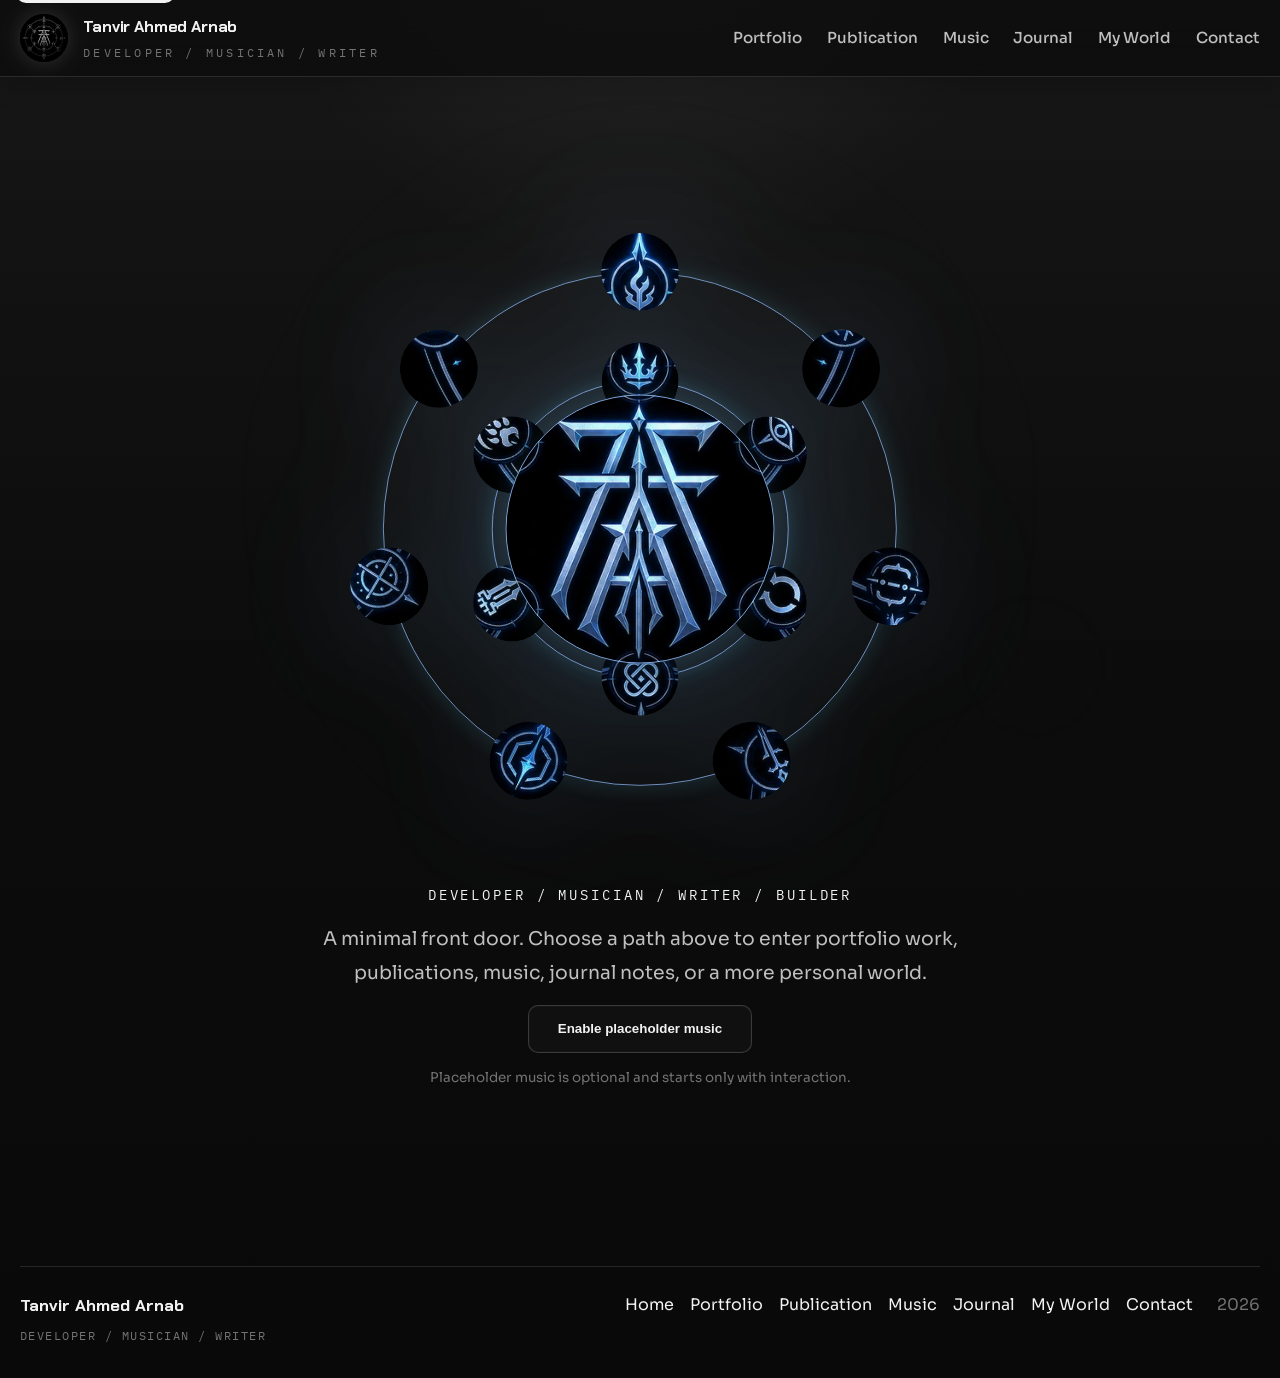
==== commit 9f333b39: "Standardize site shell and optimize web assets" ====
--- a/index.html
+++ b/index.html
@@ -4,14 +4,30 @@
   <meta charset="UTF-8">
   <meta name="viewport" content="width=device-width, initial-scale=1.0">
   <meta name="description" content="Tanvir Ahmed Arnab is a developer, musician, and writer building systems, publications, and personal work around one evolving world.">
-  <meta name="theme-color" content="#05070c">
+  <meta name="theme-color" content="#0D0D0D">
+  <meta name="color-scheme" content="dark">
   <link rel="canonical" href="https://www.tanvirahmedarnab.com/">
-  <link rel="icon" href="assets/branding/taa-sigil-emblem.png" type="image/png">
+  <meta property="og:type" content="website">
+  <meta property="og:title" content="Tanvir Ahmed Arnab">
+  <meta property="og:description" content="Tanvir Ahmed Arnab is a developer, musician, and writer building systems, publications, and personal work around one evolving world.">
+  <meta property="og:url" content="https://www.tanvirahmedarnab.com/">
+  <meta property="og:site_name" content="Tanvir Ahmed Arnab">
+  <meta property="og:image" content="https://www.tanvirahmedarnab.com/assets/social/og-site.jpg">
+  <meta property="og:image:alt" content="Monochrome social card for Tanvir Ahmed Arnab featuring the site name and the roles developer, musician, and writer.">
+  <meta name="twitter:card" content="summary_large_image">
+  <meta name="twitter:title" content="Tanvir Ahmed Arnab">
+  <meta name="twitter:description" content="Tanvir Ahmed Arnab is a developer, musician, and writer building systems, publications, and personal work around one evolving world.">
+  <meta name="twitter:image" content="https://www.tanvirahmedarnab.com/assets/social/og-site.jpg">
+  <meta name="twitter:image:alt" content="Monochrome social card for Tanvir Ahmed Arnab featuring the site name and the roles developer, musician, and writer.">
+  <link rel="icon" href="favicon.ico" sizes="any">
+  <link rel="icon" type="image/png" sizes="32x32" href="assets/branding/favicon-32x32.png">
+  <link rel="apple-touch-icon" href="assets/branding/apple-touch-icon.png">
+  <link rel="manifest" href="site.webmanifest">
   <title>Tanvir Ahmed Arnab</title>
   <link rel="preconnect" href="https://fonts.googleapis.com">
   <link rel="preconnect" href="https://fonts.gstatic.com" crossorigin>
   <link href="https://fonts.googleapis.com/css2?family=Chakra+Petch:wght@500;600;700&family=IBM+Plex+Mono:wght@400;500;600&family=Sora:wght@400;500;600;700&display=swap" rel="stylesheet">
-  <link rel="stylesheet" href="styles.css">
+  <link rel="stylesheet" href="styles/site.css">
 </head>
 <body class="landing-page">
   <a class="skip-link" href="#main">Skip to content</a>
@@ -19,7 +35,7 @@
   <header class="site-header">
     <div class="inner">
       <a class="brand brand--sigil" href="index.html" aria-label="Tanvir Ahmed Arnab home">
-        <img class="brand-mark brand-mark-sigil" src="assets/branding/taa-sigil-emblem.png" alt="">
+        <img class="brand-mark brand-mark-sigil" src="assets/branding/taa-sigil-emblem.webp" alt="">
         <span class="brand-lockup">
           <span class="brand-name">Tanvir Ahmed Arnab</span>
           <span class="brand-role">developer / musician / writer</span>
@@ -40,6 +56,7 @@
   </header>
 
   <main id="main" class="landing-main">
+    <h1 class="visually-hidden">Tanvir Ahmed Arnab</h1>
     <section class="landing-stage">
       <div class="inner landing-stage-inner">
         <div class="landing-sigil-shell reveal">
@@ -48,25 +65,25 @@
               <span class="orbit-ring"></span>
 
               <span class="orbit-item" style="--angle: 0deg; --cx-ratio: 0.5; --cy-ratio: 0.109;">
-                <span class="orbit-badge"><span class="orbit-badge-face"><img class="orbit-sprite" src="assets/branding/taa-sigil-emblem.png" alt=""></span></span>
+                <span class="orbit-badge"><span class="orbit-badge-face"><img class="orbit-sprite" src="assets/branding/taa-sigil-emblem.webp" alt=""></span></span>
               </span>
               <span class="orbit-item" style="--angle: 51.43deg; --cx-ratio: 0.85; --cy-ratio: 0.324;">
-                <span class="orbit-badge"><span class="orbit-badge-face"><img class="orbit-sprite" src="assets/branding/taa-sigil-emblem.png" alt=""></span></span>
+                <span class="orbit-badge"><span class="orbit-badge-face"><img class="orbit-sprite" src="assets/branding/taa-sigil-emblem.webp" alt=""></span></span>
               </span>
               <span class="orbit-item" style="--angle: 102.86deg; --cx-ratio: 0.87; --cy-ratio: 0.519;">
-                <span class="orbit-badge"><span class="orbit-badge-face"><img class="orbit-sprite" src="assets/branding/taa-sigil-emblem.png" alt=""></span></span>
+                <span class="orbit-badge"><span class="orbit-badge-face"><img class="orbit-sprite" src="assets/branding/taa-sigil-emblem.webp" alt=""></span></span>
               </span>
               <span class="orbit-item" style="--angle: 154.29deg; --cx-ratio: 0.825; --cy-ratio: 0.745;">
-                <span class="orbit-badge"><span class="orbit-badge-face"><img class="orbit-sprite" src="assets/branding/taa-sigil-emblem.png" alt=""></span></span>
+                <span class="orbit-badge"><span class="orbit-badge-face"><img class="orbit-sprite" src="assets/branding/taa-sigil-emblem.webp" alt=""></span></span>
               </span>
               <span class="orbit-item" style="--angle: 205.71deg; --cx-ratio: 0.5; --cy-ratio: 0.867;">
-                <span class="orbit-badge"><span class="orbit-badge-face"><img class="orbit-sprite" src="assets/branding/taa-sigil-emblem.png" alt=""></span></span>
+                <span class="orbit-badge"><span class="orbit-badge-face"><img class="orbit-sprite" src="assets/branding/taa-sigil-emblem.webp" alt=""></span></span>
               </span>
               <span class="orbit-item" style="--angle: 257.14deg; --cx-ratio: 0.188; --cy-ratio: 0.744;">
-                <span class="orbit-badge"><span class="orbit-badge-face"><img class="orbit-sprite" src="assets/branding/taa-sigil-emblem.png" alt=""></span></span>
+                <span class="orbit-badge"><span class="orbit-badge-face"><img class="orbit-sprite" src="assets/branding/taa-sigil-emblem.webp" alt=""></span></span>
               </span>
               <span class="orbit-item" style="--angle: 308.57deg; --cx-ratio: 0.15; --cy-ratio: 0.324;">
-                <span class="orbit-badge"><span class="orbit-badge-face"><img class="orbit-sprite" src="assets/branding/taa-sigil-emblem.png" alt=""></span></span>
+                <span class="orbit-badge"><span class="orbit-badge-face"><img class="orbit-sprite" src="assets/branding/taa-sigil-emblem.webp" alt=""></span></span>
               </span>
             </div>
 
@@ -74,29 +91,29 @@
               <span class="orbit-ring"></span>
 
               <span class="orbit-item" style="--angle: 0deg; --cx-ratio: 0.5; --cy-ratio: 0.283;">
-                <span class="orbit-badge"><span class="orbit-badge-face"><img class="orbit-sprite" src="assets/branding/taa-sigil-emblem.png" alt=""></span></span>
+                <span class="orbit-badge"><span class="orbit-badge-face"><img class="orbit-sprite" src="assets/branding/taa-sigil-emblem.webp" alt=""></span></span>
               </span>
               <span class="orbit-item" style="--angle: 60deg; --cx-ratio: 0.718; --cy-ratio: 0.405;">
-                <span class="orbit-badge"><span class="orbit-badge-face"><img class="orbit-sprite" src="assets/branding/taa-sigil-emblem.png" alt=""></span></span>
+                <span class="orbit-badge"><span class="orbit-badge-face"><img class="orbit-sprite" src="assets/branding/taa-sigil-emblem.webp" alt=""></span></span>
               </span>
               <span class="orbit-item" style="--angle: 120deg; --cx-ratio: 0.718; --cy-ratio: 0.637;">
-                <span class="orbit-badge"><span class="orbit-badge-face"><img class="orbit-sprite" src="assets/branding/taa-sigil-emblem.png" alt=""></span></span>
+                <span class="orbit-badge"><span class="orbit-badge-face"><img class="orbit-sprite" src="assets/branding/taa-sigil-emblem.webp" alt=""></span></span>
               </span>
               <span class="orbit-item" style="--angle: 180deg; --cx-ratio: 0.5; --cy-ratio: 0.736;">
-                <span class="orbit-badge"><span class="orbit-badge-face"><img class="orbit-sprite" src="assets/branding/taa-sigil-emblem.png" alt=""></span></span>
+                <span class="orbit-badge"><span class="orbit-badge-face"><img class="orbit-sprite" src="assets/branding/taa-sigil-emblem.webp" alt=""></span></span>
               </span>
               <span class="orbit-item" style="--angle: 240deg; --cx-ratio: 0.281; --cy-ratio: 0.637;">
-                <span class="orbit-badge"><span class="orbit-badge-face"><img class="orbit-sprite" src="assets/branding/taa-sigil-emblem.png" alt=""></span></span>
+                <span class="orbit-badge"><span class="orbit-badge-face"><img class="orbit-sprite" src="assets/branding/taa-sigil-emblem.webp" alt=""></span></span>
               </span>
               <span class="orbit-item" style="--angle: 300deg; --cx-ratio: 0.278; --cy-ratio: 0.405;">
-                <span class="orbit-badge"><span class="orbit-badge-face"><img class="orbit-sprite" src="assets/branding/taa-sigil-emblem.png" alt=""></span></span>
+                <span class="orbit-badge"><span class="orbit-badge-face"><img class="orbit-sprite" src="assets/branding/taa-sigil-emblem.webp" alt=""></span></span>
               </span>
             </div>
 
             <div class="sigil-core">
               <span class="sigil-core-ring"></span>
               <span class="sigil-core-face">
-                <img class="sigil-core-sprite" src="assets/branding/taa-sigil-emblem.png" alt="">
+                <img class="sigil-core-sprite" src="assets/branding/taa-sigil-emblem.webp" alt="">
               </span>
             </div>
           </div>
@@ -115,16 +132,19 @@
       </div>
     </section>
   </main>
-
-  <footer class="site-footer site-footer-minimal">
+  <footer class="site-footer">
     <div class="inner footer-content footer-content-strong">
       <div class="footer-stack">
         <span class="footer-name">Tanvir Ahmed Arnab</span>
         <span class="footer-role">developer / musician / writer</span>
       </div>
       <div class="footer-links">
+        <a class="inline-link" href="index.html">Home</a>
         <a class="inline-link" href="portfolio.html">Portfolio</a>
         <a class="inline-link" href="publication.html">Publication</a>
+        <a class="inline-link" href="music.html">Music</a>
+        <a class="inline-link" href="journal.html">Journal</a>
+        <a class="inline-link" href="my-world.html">My World</a>
         <a class="inline-link" href="contact.html">Contact</a>
       </div>
       <p class="footer-year"><span id="current-year"></span></p>
@@ -134,3 +154,6 @@
   <script src="script.js"></script>
 </body>
 </html>
+
+
+
--- a/styles/site.css
+++ b/styles/site.css
@@ -0,0 +1,3465 @@
+:root {
+  color-scheme: dark;
+  --bg: #0d0d0d;
+  --bg-deep: #090909;
+  --bg-elevated: #151515;
+  --bg-soft: #202020;
+  --surface: rgba(18, 18, 18, 0.86);
+  --surface-strong: rgba(15, 15, 15, 0.94);
+  --surface-soft: rgba(26, 26, 26, 0.82);
+  --text: #f2f2f2;
+  --text-soft: #bfbfbf;
+  --text-muted: #737373;
+  --line: rgba(191, 191, 191, 0.16);
+  --line-strong: rgba(242, 242, 242, 0.28);
+  --accent: #f2f2f2;
+  --accent-soft: #f2f2f2;
+  --accent-strong: #d9d9d9;
+  --accent-hot: #f2f2f2;
+  --accent-violet: #cccccc;
+  --shadow: 0 24px 64px rgba(0, 0, 0, 0.34);
+  --shadow-soft: 0 14px 32px rgba(0, 0, 0, 0.24);
+  --radius: 24px;
+  --radius-tight: 10px;
+  --content-width: 1260px;
+  --visual-width: 1480px;
+}
+
+*,
+*::before,
+*::after {
+  box-sizing: border-box;
+}
+
+html {
+  scroll-behavior: smooth;
+}
+
+body {
+  margin: 0;
+  font-family: "Sora", "Segoe UI", Roboto, Helvetica, Arial, sans-serif;
+  line-height: 1.7;
+  color: var(--text);
+  background:
+    radial-gradient(circle at 50% -8%, rgba(242, 242, 242, 0.08), transparent 24%),
+    linear-gradient(180deg, #171717 0%, #0d0d0d 42%, #090909 100%);
+  position: relative;
+  overflow-x: hidden;
+}
+
+body::before,
+body::after {
+  content: "";
+  position: fixed;
+  inset: 0;
+  pointer-events: none;
+  z-index: -2;
+}
+
+body::before {
+  background:
+    radial-gradient(circle at 24% 22%, rgba(242, 242, 242, 0.04), transparent 0 18%),
+    radial-gradient(circle at 74% 18%, rgba(242, 242, 242, 0.035), transparent 0 16%),
+    radial-gradient(circle at 50% 82%, rgba(242, 242, 242, 0.03), transparent 0 18%);
+  filter: blur(20px);
+  animation: drift-glow 16s ease-in-out infinite alternate;
+}
+
+body::after {
+  z-index: -1;
+  opacity: 0.2;
+  background:
+    linear-gradient(rgba(242, 242, 242, 0.03) 1px, transparent 1px),
+    linear-gradient(90deg, rgba(242, 242, 242, 0.03) 1px, transparent 1px),
+    linear-gradient(180deg, rgba(255, 255, 255, 0.03), transparent 34%);
+  background-size: 72px 72px, 72px 72px, auto;
+  animation: drift-grid 20s linear infinite;
+}
+
+img {
+  display: block;
+  max-width: 100%;
+}
+
+a {
+  color: inherit;
+}
+
+p,
+ul {
+  margin: 0;
+}
+
+h1,
+h2,
+h3 {
+  margin: 0;
+  line-height: 1.04;
+  letter-spacing: -0.02em;
+  font-family: "Chakra Petch", "Sora", sans-serif;
+}
+
+code {
+  padding: 0.1rem 0.35rem;
+  border-radius: 0.35rem;
+  background: rgba(255, 255, 255, 0.05);
+  color: var(--accent-soft);
+  font-family: "IBM Plex Mono", monospace;
+  font-size: 0.95em;
+}
+
+ul {
+  padding-left: 1.2rem;
+}
+
+.visually-hidden {
+  position: absolute;
+  width: 1px;
+  height: 1px;
+  padding: 0;
+  margin: -1px;
+  overflow: hidden;
+  clip: rect(0, 0, 0, 0);
+  white-space: nowrap;
+  border: 0;
+}
+
+.skip-link {
+  position: absolute;
+  left: 1rem;
+  top: -3rem;
+  padding: 0.75rem 1rem;
+  background: var(--accent);
+  color: #0d0d0d;
+  border-radius: var(--radius-tight);
+  z-index: 30;
+  text-decoration: none;
+}
+
+.skip-link:focus {
+  top: 1rem;
+}
+
+.inner {
+  width: min(calc(100% - 2.5rem), var(--content-width));
+  margin: 0 auto;
+}
+
+.site-header {
+  position: sticky;
+  top: 0;
+  z-index: 20;
+  backdrop-filter: blur(18px);
+  background: rgba(13, 13, 13, 0.82);
+  border-bottom: 1px solid var(--line);
+  box-shadow: 0 10px 26px rgba(0, 0, 0, 0.16);
+}
+
+.site-header .inner {
+  display: flex;
+  align-items: center;
+  justify-content: space-between;
+  gap: 1.5rem;
+  min-height: 4.75rem;
+}
+
+.brand {
+  display: inline-flex;
+  align-items: center;
+  gap: 0.95rem;
+  text-decoration: none;
+}
+
+.brand-mark {
+  width: 2.9rem;
+  height: 2.9rem;
+  flex: 0 0 auto;
+  border-radius: 999px;
+  object-fit: cover;
+  filter: grayscale(1) brightness(0.92) contrast(1.06);
+}
+
+.brand-lockup {
+  display: grid;
+  gap: 0.16rem;
+}
+
+.brand-name {
+  color: var(--text);
+  font-family: "Chakra Petch", "Sora", sans-serif;
+  font-size: 1rem;
+  font-weight: 700;
+  letter-spacing: -0.01em;
+}
+
+.brand-role {
+  color: var(--text-muted);
+  font-size: 0.72rem;
+  letter-spacing: 0.28em;
+  text-transform: uppercase;
+  font-family: "IBM Plex Mono", monospace;
+}
+
+.site-nav {
+  display: flex;
+  align-items: center;
+  gap: 1.55rem;
+}
+
+.site-nav a {
+  position: relative;
+  color: var(--text-soft);
+  text-decoration: none;
+  font-size: 0.95rem;
+  font-weight: 500;
+  transition: color 160ms ease;
+}
+
+.inline-link {
+  color: var(--accent-soft);
+  text-decoration: none;
+}
+
+.inline-link:hover,
+.inline-link:focus-visible {
+  color: var(--text);
+  text-decoration: underline;
+  text-underline-offset: 0.12em;
+}
+
+.site-nav a:hover,
+.site-nav a:focus-visible {
+  color: var(--text);
+}
+
+.menu-toggle {
+  display: none;
+  border: 1px solid var(--line);
+  border-radius: var(--radius-tight);
+  background: rgba(18, 18, 18, 0.76);
+  color: var(--text);
+  padding: 0.65rem 0.9rem;
+  font: inherit;
+}
+
+.hero,
+.project-hero {
+  position: relative;
+  min-height: min(88vh, 56rem);
+  display: flex;
+  align-items: center;
+  isolation: isolate;
+  overflow: clip;
+}
+
+.hero::before,
+.project-hero::before {
+  content: "";
+  position: absolute;
+  inset: 0;
+  z-index: -2;
+  transform: scale(1.03);
+}
+
+.hero::before {
+  background:
+    linear-gradient(135deg, rgba(15, 15, 15, 0.96) 0%, rgba(18, 18, 18, 0.84) 46%, rgba(10, 10, 10, 0.96) 100%),
+    radial-gradient(circle at 18% 20%, rgba(242, 242, 242, 0.06), transparent 22%),
+    radial-gradient(circle at 78% 24%, rgba(242, 242, 242, 0.05), transparent 18%),
+    linear-gradient(rgba(242, 242, 242, 0.03) 1px, transparent 1px),
+    linear-gradient(90deg, rgba(242, 242, 242, 0.03) 1px, transparent 1px),
+    linear-gradient(180deg, #151515 0%, #0d0d0d 100%);
+  background-size: auto, auto, auto, auto, 54px 54px, 54px 54px, auto;
+}
+
+.project-hero::before {
+  background:
+    linear-gradient(135deg, rgba(12, 12, 12, 0.96) 0%, rgba(14, 14, 14, 0.86) 45%, rgba(12, 12, 12, 0.96) 100%),
+    var(--hero-image) center / cover no-repeat;
+}
+
+.project-hero--tracker::before {
+  background:
+    linear-gradient(135deg, rgba(12, 12, 12, 0.96) 0%, rgba(17, 17, 17, 0.86) 46%, rgba(12, 12, 12, 0.96) 100%),
+    radial-gradient(circle at 26% 30%, rgba(242, 242, 242, 0.06), transparent 20%),
+    linear-gradient(rgba(242, 242, 242, 0.025) 1px, transparent 1px),
+    linear-gradient(90deg, rgba(242, 242, 242, 0.025) 1px, transparent 1px),
+    linear-gradient(180deg, #161616 0%, #0d0d0d 100%);
+  background-size: auto, auto, 42px 42px, 42px 42px, auto;
+}
+
+.project-hero--book::before {
+  background:
+    linear-gradient(135deg, rgba(12, 12, 12, 0.96) 0%, rgba(17, 17, 17, 0.86) 46%, rgba(12, 12, 12, 0.96) 100%),
+    radial-gradient(circle at 16% 18%, rgba(242, 242, 242, 0.05), transparent 22%),
+    linear-gradient(rgba(242, 242, 242, 0.025) 1px, transparent 1px),
+    linear-gradient(90deg, rgba(242, 242, 242, 0.025) 1px, transparent 1px),
+    linear-gradient(180deg, #161616 0%, #0d0d0d 100%);
+  background-size: auto, auto, auto, 42px 42px, 42px 42px, auto;
+}
+
+.hero::after,
+.project-hero::after {
+  content: "";
+  position: absolute;
+  inset: 0;
+  z-index: -1;
+  background:
+    linear-gradient(180deg, rgba(5, 8, 13, 0.18) 0%, rgba(5, 8, 13, 0.88) 100%),
+    radial-gradient(circle at 78% 24%, rgba(255, 255, 255, 0.04), transparent 18%);
+}
+
+.hero-shell {
+  display: grid;
+  grid-template-columns: minmax(0, 1.06fr) minmax(20rem, 0.94fr);
+  gap: 1.6rem;
+  align-items: end;
+  padding: clamp(5rem, 9vw, 7rem) 0 clamp(2rem, 5vw, 3.2rem);
+}
+
+.hero-content,
+.project-hero-inner {
+  padding: 0;
+}
+
+.hero-visual {
+  align-self: stretch;
+  display: flex;
+}
+
+.book-hero-grid {
+  display: grid;
+  grid-template-columns: 1fr;
+  gap: 1.25rem;
+  align-items: start;
+  padding: clamp(5rem, 9vw, 7rem) 0 clamp(2rem, 5vw, 3.2rem);
+}
+
+.tracker-hero-grid {
+  display: grid;
+  grid-template-columns: 1fr;
+  gap: 1.25rem;
+  align-items: start;
+  padding: clamp(5rem, 9vw, 7rem) 0 clamp(2rem, 5vw, 3.2rem);
+}
+
+.tracker-hero-shot {
+  display: grid;
+  gap: 0.9rem;
+}
+
+.tracker-hero-shot figure,
+.tracker-hero-proof {
+  margin: 0;
+  position: relative;
+  overflow: hidden;
+  padding: 1rem;
+  border-radius: var(--radius);
+  border: 1px solid var(--line);
+  background: rgba(8, 12, 24, 0.82);
+  box-shadow: var(--shadow);
+}
+
+.tracker-hero-shot figure::after,
+.tracker-hero-proof::after {
+  content: "";
+  position: absolute;
+  inset: 0 auto auto 0;
+  width: 100%;
+  height: 3px;
+  background: linear-gradient(90deg, var(--accent) 0%, var(--accent-violet) 52%, var(--accent-hot) 100%);
+}
+
+.tracker-hero-shot img {
+  width: 100%;
+  border-radius: calc(var(--radius) - 0.25rem);
+  border: 1px solid rgba(103, 215, 255, 0.16);
+  box-shadow: 0 20px 40px rgba(0, 0, 0, 0.3);
+  filter: brightness(0.97) contrast(1.08) saturate(1.04);
+}
+
+.tracker-hero-shot figcaption {
+  margin-top: 0.8rem;
+  color: var(--text-soft);
+}
+
+.tracker-hero-proof {
+  display: grid;
+  gap: 0.45rem;
+}
+
+.tracker-hero-proof p {
+  color: var(--text-soft);
+}
+
+.eyebrow,
+.proof-kicker,
+.project-label,
+.meta-label,
+.panel-label {
+  color: var(--text-muted);
+  font-size: 0.78rem;
+  font-weight: 600;
+  text-transform: uppercase;
+  letter-spacing: 0.16em;
+  font-family: "IBM Plex Mono", monospace;
+}
+
+.eyebrow {
+  margin-bottom: 1rem;
+}
+
+.hero h1,
+.project-hero h1 {
+  max-width: 12ch;
+  font-size: clamp(3rem, 6vw, 5.4rem);
+  color: var(--text);
+}
+
+.hero-copy {
+  max-width: 36rem;
+  margin-top: 1.35rem;
+  font-size: clamp(1rem, 2vw, 1.18rem);
+  color: var(--text-soft);
+}
+
+.badge-row,
+.project-badges {
+  display: flex;
+  flex-wrap: wrap;
+  gap: 0.7rem;
+}
+
+.badge-row {
+  margin-top: 1.2rem;
+}
+
+.status-chip,
+.project-status {
+  display: inline-flex;
+  align-items: center;
+  gap: 0.4rem;
+  min-height: 2rem;
+  padding: 0.35rem 0.75rem;
+  border-radius: 999px;
+  border: 1px solid rgba(191, 191, 191, 0.24);
+  background: rgba(18, 18, 18, 0.72);
+  color: var(--text-soft);
+  font-family: "IBM Plex Mono", monospace;
+  font-size: 0.78rem;
+}
+
+.project-badges span {
+  display: inline-flex;
+  align-items: center;
+  min-height: 1.9rem;
+  padding: 0.28rem 0.68rem;
+  border-radius: 999px;
+  border: 1px solid rgba(145, 164, 208, 0.16);
+  background: rgba(10, 15, 29, 0.4);
+  color: rgba(224, 232, 247, 0.72);
+  font-family: "IBM Plex Mono", monospace;
+  font-size: 0.76rem;
+  letter-spacing: 0.08em;
+  text-transform: uppercase;
+}
+
+.project-status-live {
+  border-color: rgba(242, 242, 242, 0.36);
+  color: var(--text);
+}
+
+.project-status-warm {
+  border-color: rgba(191, 191, 191, 0.28);
+  color: var(--text);
+}
+
+.site-note {
+  display: inline-flex;
+  margin-top: 1rem;
+  padding: 0.75rem 0.95rem;
+  border-radius: var(--radius-tight);
+  border: 1px solid rgba(191, 191, 191, 0.2);
+  background: rgba(18, 18, 18, 0.82);
+  color: var(--text-soft);
+  font-size: 0.94rem;
+}
+
+.hero-actions,
+.contact-links,
+.stacked-links {
+  display: flex;
+  flex-wrap: wrap;
+  gap: 0.9rem;
+}
+
+.hero-actions {
+  margin-top: 2rem;
+}
+
+.button,
+.text-link {
+  display: inline-flex;
+  align-items: center;
+  justify-content: center;
+  min-height: 2.95rem;
+  padding: 0.8rem 1.2rem;
+  border-radius: var(--radius-tight);
+  border: 1px solid transparent;
+  text-decoration: none;
+  font-weight: 600;
+  transition: transform 180ms ease, border-color 180ms ease, background 180ms ease, box-shadow 180ms ease;
+}
+
+.button:hover,
+.button:focus-visible,
+.text-link:hover,
+.text-link:focus-visible,
+.project-card-link:hover,
+.project-card-link:focus-visible {
+  transform: translateY(-2px);
+}
+
+.button-primary,
+.button-secondary,
+.button-ghost {
+  background: rgba(18, 18, 18, 0.78);
+  color: var(--text);
+  border-color: rgba(191, 191, 191, 0.24);
+  box-shadow: inset 0 0 0 1px rgba(255, 255, 255, 0.02);
+}
+
+.button-primary:hover,
+.button-primary:focus-visible,
+.button-secondary:hover,
+.button-secondary:focus-visible,
+.button-ghost:hover,
+.button-ghost:focus-visible {
+  border-color: rgba(242, 242, 242, 0.82);
+  background: rgba(38, 38, 38, 0.94);
+  box-shadow: 0 16px 34px rgba(0, 0, 0, 0.18);
+}
+
+.button-primary:active,
+.button-secondary:active,
+.button-ghost:active {
+  border-color: rgba(242, 242, 242, 0.4);
+  box-shadow: 0 10px 24px rgba(0, 0, 0, 0.16);
+}
+
+.signal-panel,
+.project-card-link,
+.proof-grid article,
+.skill-group,
+.content-block,
+.contact-console,
+.book-cover-card,
+.meta-grid div,
+.hero-proof-card,
+.resume-card,
+.error-console {
+  position: relative;
+  overflow: hidden;
+  background: var(--surface);
+  border: 1px solid var(--line);
+  border-radius: var(--radius);
+  box-shadow: var(--shadow);
+}
+
+.signal-panel::before,
+.project-card-link::before,
+.proof-grid article::before,
+.skill-group::before,
+.content-block::before,
+.contact-console::before,
+.book-cover-card::before,
+.hero-proof-card::before,
+.resume-card::before,
+.error-console::before {
+  content: "";
+  position: absolute;
+  inset: 0;
+  background:
+    linear-gradient(180deg, rgba(255, 255, 255, 0.04), transparent 28%),
+    linear-gradient(90deg, rgba(242, 242, 242, 0.025) 1px, transparent 1px),
+    linear-gradient(rgba(242, 242, 242, 0.025) 1px, transparent 1px);
+  background-size: auto, 48px 48px, 48px 48px;
+  mask-image: linear-gradient(180deg, rgba(0, 0, 0, 0.9), transparent 88%);
+  pointer-events: none;
+}
+
+.signal-panel {
+  display: grid;
+  gap: 0.95rem;
+  align-content: start;
+  width: 100%;
+  min-height: 100%;
+  padding: 1.3rem;
+  background:
+    radial-gradient(circle at top right, rgba(242, 242, 242, 0.05), transparent 24%),
+    linear-gradient(145deg, rgba(14, 14, 14, 0.96) 0%, rgba(18, 18, 18, 0.9) 100%);
+}
+
+.signal-panel::after,
+.project-card-link::after,
+.proof-grid article::after,
+.skill-group::after,
+.content-block::after,
+.contact-console::after,
+.book-cover-card::after,
+.hero-proof-card::after,
+.resume-card::after,
+.error-console::after {
+  content: "";
+  position: absolute;
+  inset: 0 auto auto 0;
+  width: 100%;
+  height: 3px;
+  background: linear-gradient(90deg, rgba(242, 242, 242, 0.92) 0%, rgba(191, 191, 191, 0.72) 100%);
+  opacity: 0.9;
+  pointer-events: none;
+}
+
+.signal-header {
+  display: flex;
+  justify-content: space-between;
+  align-items: center;
+  gap: 1rem;
+}
+
+.signal-state {
+  display: inline-flex;
+  align-items: center;
+  gap: 0.45rem;
+  color: #d7f6ff;
+  font-family: "IBM Plex Mono", monospace;
+  font-size: 0.78rem;
+  letter-spacing: 0.08em;
+  text-transform: uppercase;
+}
+
+.signal-state::before {
+  content: "";
+  width: 0.55rem;
+  height: 0.55rem;
+  border-radius: 50%;
+  background: var(--accent);
+  box-shadow: 0 0 18px rgba(103, 215, 255, 0.7);
+  animation: pulse-dot 1.9s ease-in-out infinite;
+}
+
+.signal-panel h2 {
+  font-size: clamp(1.5rem, 3vw, 2.2rem);
+}
+
+.book-cover-card {
+  display: grid;
+  gap: 1rem;
+  align-content: start;
+  padding: 1.35rem;
+  background:
+    radial-gradient(circle at top right, rgba(242, 242, 242, 0.05), transparent 24%),
+    linear-gradient(145deg, rgba(14, 14, 14, 0.96) 0%, rgba(18, 18, 18, 0.92) 100%);
+}
+
+.book-cover-art {
+  width: 100%;
+  aspect-ratio: 2 / 3;
+  object-fit: cover;
+  border-radius: calc(var(--radius) - 4px);
+  border: 1px solid rgba(191, 191, 191, 0.18);
+  box-shadow: 0 24px 60px rgba(0, 0, 0, 0.28);
+}
+
+.signal-copy {
+  color: var(--text-soft);
+}
+
+.metric-grid {
+  display: grid;
+  grid-template-columns: repeat(2, minmax(0, 1fr));
+  gap: 0.85rem;
+}
+
+.metric-card {
+  display: grid;
+  gap: 0.25rem;
+  padding: 0.95rem;
+  border-radius: var(--radius-tight);
+  background: linear-gradient(145deg, rgba(16, 22, 40, 0.88) 0%, rgba(26, 20, 48, 0.84) 100%);
+  border: 1px solid rgba(117, 155, 255, 0.2);
+  box-shadow: var(--shadow-soft);
+}
+
+.metric-card span,
+.metric-card small {
+  font-family: "IBM Plex Mono", monospace;
+}
+
+.metric-card span {
+  color: var(--text-muted);
+  font-size: 0.73rem;
+  text-transform: uppercase;
+  letter-spacing: 0.08em;
+}
+
+.metric-card strong {
+  font-size: 1.5rem;
+  color: var(--accent-soft);
+  font-family: "Chakra Petch", sans-serif;
+}
+
+.metric-card small {
+  color: var(--text-soft);
+  font-size: 0.74rem;
+  line-height: 1.55;
+}
+
+.dossier-list {
+  display: grid;
+  gap: 0.7rem;
+  list-style: none;
+  padding: 0;
+}
+
+.dossier-list li {
+  display: flex;
+  justify-content: space-between;
+  gap: 1rem;
+  align-items: center;
+  padding: 0.8rem 0.95rem;
+  border-radius: var(--radius-tight);
+  background: linear-gradient(145deg, rgba(12, 17, 31, 0.76) 0%, rgba(22, 16, 39, 0.76) 100%);
+  border: 1px solid rgba(117, 155, 255, 0.18);
+}
+
+.dossier-list span {
+  color: var(--text-muted);
+  font-family: "IBM Plex Mono", monospace;
+  font-size: 0.76rem;
+  text-transform: uppercase;
+  letter-spacing: 0.08em;
+}
+
+.dossier-list strong {
+  color: var(--text-soft);
+  font-size: 0.95rem;
+  text-align: right;
+}
+
+.section {
+  padding: clamp(4rem, 6vw, 6.4rem) 0;
+}
+
+.section-contrast {
+  background:
+    linear-gradient(180deg, rgba(8, 10, 22, 0.7) 0%, rgba(6, 8, 18, 0.7) 100%);
+  border-top: 1px solid var(--line);
+  border-bottom: 1px solid var(--line);
+}
+
+.section-heading {
+  display: grid;
+  gap: 1rem;
+  margin-bottom: 2rem;
+}
+
+.section-heading h2,
+.about-copy h2,
+.contact-layout h2,
+.content-block h2 {
+  font-size: clamp(1.9rem, 3vw, 2.8rem);
+  max-width: 18ch;
+  text-wrap: balance;
+}
+
+.intro-strip {
+  padding-top: 2rem;
+  padding-bottom: 2rem;
+}
+
+.proof-grid,
+.skill-groups,
+.gallery-grid {
+  display: grid;
+  gap: 1rem;
+}
+
+.proof-grid {
+  grid-template-columns: repeat(3, minmax(0, 1fr));
+}
+
+.proof-grid article,
+.skill-group,
+.content-block,
+.project-card-link,
+.contact-console {
+  padding: 1.45rem;
+}
+
+.proof-grid h2 {
+  margin-bottom: 0.7rem;
+  font-size: 1.42rem;
+}
+
+.proof-grid p,
+.skill-group p,
+.about-copy p,
+.content-block p,
+.content-block li,
+.project-summary,
+.project-copy li,
+.meta-grid span,
+.gallery-grid figcaption,
+.contact-console p {
+  color: var(--text-soft);
+}
+
+.proof-kicker,
+.project-label,
+.meta-label {
+  display: block;
+  margin-bottom: 0.5rem;
+}
+
+.project-grid {
+  display: grid;
+  gap: 1rem;
+  grid-template-columns: repeat(2, minmax(0, 1fr));
+}
+
+.project-card {
+  min-height: 100%;
+  transition: opacity 180ms ease, transform 180ms ease, filter 180ms ease;
+}
+
+.project-card-featured {
+  grid-column: span 2;
+}
+
+.project-card-link {
+  height: 100%;
+  color: inherit;
+  text-decoration: none;
+  padding: 0;
+  transition: transform 180ms ease, border-color 180ms ease, box-shadow 180ms ease;
+}
+
+.project-card-link:hover,
+.project-card-link:focus-visible {
+  border-color: rgba(103, 215, 255, 0.46);
+  box-shadow: 0 24px 65px rgba(0, 0, 0, 0.54), 0 0 0 1px rgba(138, 115, 255, 0.22);
+}
+
+.project-card-link img {
+  width: 100%;
+  aspect-ratio: 16 / 9;
+  object-fit: cover;
+}
+
+.project-copy {
+  position: relative;
+  display: grid;
+  gap: 1rem;
+  padding: 1.5rem;
+}
+
+.project-copy h3 {
+  font-size: 1.75rem;
+  color: #f7fbff;
+}
+
+.project-meta-row {
+  display: flex;
+  justify-content: space-between;
+  gap: 1rem;
+  align-items: center;
+  flex-wrap: wrap;
+}
+
+.project-points,
+.detail-list {
+  display: grid;
+  gap: 0.72rem;
+}
+
+.project-points li::marker,
+.detail-list li::marker {
+  color: var(--accent-strong);
+}
+
+.text-link {
+  width: fit-content;
+  min-height: auto;
+  padding: 0;
+  color: var(--accent-soft);
+  font-weight: 600;
+}
+
+.command-panel {
+  position: relative;
+}
+
+.showcase-frame {
+  position: relative;
+  aspect-ratio: 16 / 9;
+  overflow: hidden;
+  border-radius: calc(var(--radius) - 2px);
+  border: 1px solid rgba(103, 215, 255, 0.24);
+  background:
+    radial-gradient(circle at top left, rgba(103, 215, 255, 0.12), transparent 22%),
+    linear-gradient(180deg, rgba(8, 11, 24, 0.96) 0%, rgba(8, 10, 20, 0.94) 100%);
+  box-shadow: inset 0 0 0 1px rgba(255, 255, 255, 0.03);
+}
+
+.showcase-frame::before {
+  content: "";
+  position: absolute;
+  inset: 0;
+  background:
+    linear-gradient(rgba(103, 215, 255, 0.06) 1px, transparent 1px),
+    linear-gradient(90deg, rgba(103, 215, 255, 0.06) 1px, transparent 1px);
+  background-size: 26px 26px;
+  opacity: 0.36;
+  pointer-events: none;
+}
+
+.showcase-canvas {
+  display: block;
+  width: 100%;
+  height: 100%;
+}
+
+.showcase-overlay {
+  position: absolute;
+  inset: auto 0 0 0;
+  display: grid;
+  gap: 0.3rem;
+  padding: 0.95rem 1rem 1rem;
+  background: linear-gradient(180deg, transparent 0%, rgba(4, 6, 12, 0.9) 62%);
+  pointer-events: none;
+}
+
+.showcase-title,
+.showcase-help {
+  font-family: "IBM Plex Mono", monospace;
+}
+
+.showcase-title {
+  color: #f8fcff;
+  font-size: 0.86rem;
+  letter-spacing: 0.08em;
+  text-transform: uppercase;
+}
+
+.showcase-help {
+  color: var(--text-muted);
+  font-size: 0.75rem;
+}
+
+.showcase-readout {
+  display: grid;
+  grid-template-columns: repeat(3, minmax(0, 1fr));
+  gap: 0.75rem;
+}
+
+.showcase-readout article {
+  display: grid;
+  gap: 0.25rem;
+  padding: 0.8rem 0.85rem;
+  border-radius: var(--radius-tight);
+  border: 1px solid rgba(103, 215, 255, 0.16);
+  background: rgba(6, 10, 22, 0.8);
+}
+
+.showcase-readout span,
+.mission-legend,
+.mission-card-node,
+.loadout-list span,
+.quest-list span,
+.stat-row span,
+.showcase-readout strong,
+.showcase-readout article span {
+  font-family: "IBM Plex Mono", monospace;
+}
+
+.showcase-readout article span {
+  color: var(--text-muted);
+  font-size: 0.72rem;
+  text-transform: uppercase;
+  letter-spacing: 0.12em;
+}
+
+.showcase-readout article strong {
+  color: #f6fbff;
+  font-size: 0.92rem;
+}
+
+.mission-legend {
+  display: flex;
+  flex-wrap: wrap;
+  gap: 1rem;
+  margin-bottom: 1rem;
+  color: var(--text-soft);
+  font-size: 0.76rem;
+  letter-spacing: 0.08em;
+  text-transform: uppercase;
+}
+
+.mission-legend span {
+  display: inline-flex;
+  align-items: center;
+  gap: 0.45rem;
+}
+
+.legend-dot {
+  width: 0.75rem;
+  height: 0.75rem;
+  border-radius: 999px;
+  border: 1px solid rgba(255, 255, 255, 0.14);
+  box-shadow: 0 0 12px rgba(0, 0, 0, 0.2);
+}
+
+.legend-dot-live {
+  background: linear-gradient(135deg, rgba(103, 215, 255, 0.95), rgba(138, 115, 255, 0.9));
+}
+
+.legend-dot-build {
+  background: linear-gradient(135deg, rgba(255, 95, 167, 0.95), rgba(138, 115, 255, 0.9));
+}
+
+.legend-dot-publish {
+  background: linear-gradient(135deg, rgba(255, 178, 95, 0.95), rgba(255, 95, 167, 0.9));
+}
+
+.mission-map {
+  position: relative;
+  display: grid;
+  grid-template-columns: repeat(14, minmax(0, 1fr));
+  gap: 1.2rem;
+  align-items: stretch;
+}
+
+.mission-route {
+  position: absolute;
+  pointer-events: none;
+  z-index: 0;
+  height: 2px;
+  background: linear-gradient(90deg, rgba(103, 215, 255, 0.08), rgba(103, 215, 255, 0.7), rgba(255, 95, 167, 0.62), rgba(255, 178, 95, 0.35));
+  box-shadow: 0 0 16px rgba(103, 215, 255, 0.18);
+}
+
+.mission-route-alpha {
+  top: 11.8rem;
+  left: 26%;
+  width: 24%;
+  transform: rotate(-12deg);
+}
+
+.mission-route-beta {
+  top: 25.8rem;
+  left: 50%;
+  width: 15%;
+  transform: rotate(26deg);
+}
+
+.mission-node {
+  position: relative;
+  z-index: 1;
+}
+
+.mission-node-primary {
+  grid-column: 1 / span 7;
+}
+
+.mission-node-secondary {
+  grid-column: 8 / span 7;
+  margin-top: 0;
+}
+
+.mission-node-tertiary {
+  grid-column: 4 / span 8;
+  margin-top: 1.2rem;
+}
+
+.mission-card {
+  display: grid;
+  height: 100%;
+  transform-style: preserve-3d;
+  transition: transform 220ms ease, border-color 180ms ease, box-shadow 180ms ease;
+}
+
+[data-tilt] {
+  perspective: 1400px;
+}
+
+.mission-card-media {
+  position: relative;
+  aspect-ratio: 16 / 9;
+  overflow: hidden;
+  border-bottom: 1px solid rgba(103, 215, 255, 0.12);
+}
+
+.mission-card-media img {
+  width: 100%;
+  height: 100%;
+  object-fit: cover;
+}
+
+.mission-card-media-ui {
+  display: flex;
+  align-items: center;
+  justify-content: center;
+  padding: 0.55rem;
+  background: linear-gradient(180deg, rgba(8, 12, 24, 0.98) 0%, rgba(15, 19, 34, 0.98) 100%);
+}
+
+.mission-card-ui-shot {
+  width: 100%;
+  max-width: 100%;
+  height: 100%;
+  max-height: 100%;
+  aspect-ratio: auto;
+  object-fit: contain;
+  object-position: center center;
+  border-radius: 0.7rem;
+  box-shadow: 0 18px 42px rgba(0, 0, 0, 0.28);
+  filter: brightness(0.97) contrast(1.08) saturate(1.04);
+}
+
+.mission-card-node {
+  position: absolute;
+  top: 1rem;
+  left: 1rem;
+  padding: 0.35rem 0.55rem;
+  border-radius: 999px;
+  border: 1px solid rgba(255, 255, 255, 0.14);
+  background: rgba(4, 7, 15, 0.82);
+  color: #eff7ff;
+  font-size: 0.74rem;
+  letter-spacing: 0.12em;
+  text-transform: uppercase;
+}
+
+.mission-card-aura {
+  position: absolute;
+  inset: auto 0 0 0;
+  height: 0.28rem;
+}
+
+.mission-card-aura-live {
+  background: linear-gradient(90deg, var(--accent), var(--accent-violet));
+}
+
+.mission-card-aura-build {
+  background: linear-gradient(90deg, var(--accent-hot), var(--accent-violet));
+}
+
+.mission-card-aura-publish {
+  background: linear-gradient(90deg, var(--accent-strong), var(--accent-hot));
+}
+
+.mission-copy {
+  gap: 0.9rem;
+}
+
+.project-telemetry {
+  display: flex;
+  flex-wrap: wrap;
+  gap: 0.55rem;
+}
+
+.project-telemetry span {
+  display: inline-flex;
+  align-items: center;
+  min-height: 2rem;
+  padding: 0.35rem 0.72rem;
+  border-radius: 999px;
+  border: 1px solid rgba(255, 255, 255, 0.08);
+  background: rgba(8, 12, 24, 0.7);
+  color: var(--text-muted);
+  font-size: 0.74rem;
+  letter-spacing: 0.08em;
+  text-transform: uppercase;
+  font-family: "IBM Plex Mono", monospace;
+}
+
+.project-actions {
+  display: flex;
+  flex-wrap: wrap;
+  gap: 0.75rem;
+}
+
+.project-action-button {
+  min-height: 2.7rem;
+  padding: 0.72rem 1rem;
+  justify-content: center;
+  font-weight: 700;
+}
+
+.dossier-toggle[aria-expanded="true"] {
+  border-color: rgba(103, 215, 255, 0.42);
+  background: rgba(10, 16, 30, 0.76);
+}
+
+.dossier-drawer {
+  display: grid;
+  gap: 0.9rem;
+  padding: 1.15rem;
+  border-radius: var(--radius-tight);
+  border: 1px solid rgba(103, 215, 255, 0.14);
+  background: linear-gradient(145deg, rgba(7, 11, 22, 0.92) 0%, rgba(21, 16, 39, 0.88) 100%);
+}
+
+.dossier-grid {
+  display: grid;
+  grid-template-columns: repeat(2, minmax(0, 1fr));
+  gap: 0.85rem;
+}
+
+.dossier-grid article {
+  display: grid;
+  gap: 0.4rem;
+  padding: 0.95rem;
+  border-radius: var(--radius-tight);
+  border: 1px solid rgba(117, 155, 255, 0.12);
+  background: rgba(8, 11, 23, 0.72);
+}
+
+.dossier-grid span {
+  color: #ffd4a1;
+  font-size: 0.76rem;
+  letter-spacing: 0.12em;
+  text-transform: uppercase;
+  font-family: "IBM Plex Mono", monospace;
+}
+
+.dossier-grid p,
+.dossier-grid li {
+  color: var(--text-soft);
+}
+
+.dossier-wide {
+  grid-column: 1 / -1;
+}
+
+.project-card.is-filtered-out {
+  opacity: 0.38;
+  transform: scale(0.985);
+  filter: saturate(0.52);
+}
+
+.project-card.is-filter-match .mission-card {
+  border-color: rgba(103, 215, 255, 0.44);
+  box-shadow: 0 24px 65px rgba(0, 0, 0, 0.54), 0 0 0 1px rgba(103, 215, 255, 0.18);
+}
+
+.mission-card-locked {
+  background:
+    radial-gradient(circle at top right, rgba(255, 95, 167, 0.12), transparent 28%),
+    radial-gradient(circle at left bottom, rgba(138, 115, 255, 0.16), transparent 24%),
+    linear-gradient(145deg, rgba(10, 15, 30, 0.94) 0%, rgba(25, 18, 44, 0.9) 100%);
+}
+
+.mission-card-locked .text-link {
+  color: #ffcadc;
+}
+
+.loadout-grid {
+  display: grid;
+  grid-template-columns: minmax(0, 1.12fr) minmax(0, 1fr) minmax(0, 0.95fr);
+  gap: 1rem;
+}
+
+.skill-map-panel {
+  position: relative;
+  overflow: hidden;
+  display: grid;
+  gap: 1rem;
+  margin-bottom: 1rem;
+  padding: 1.45rem;
+  border-radius: var(--radius);
+  border: 1px solid var(--line);
+  box-shadow: var(--shadow-soft);
+  background:
+    radial-gradient(circle at top right, rgba(103, 215, 255, 0.14), transparent 28%),
+    radial-gradient(circle at left bottom, rgba(255, 95, 167, 0.1), transparent 24%),
+    linear-gradient(145deg, rgba(10, 15, 30, 0.94) 0%, rgba(25, 18, 44, 0.9) 100%);
+}
+
+.skill-map-panel::before {
+  content: "";
+  position: absolute;
+  inset: 0 auto auto 0;
+  width: 100%;
+  height: 3px;
+  background: linear-gradient(90deg, var(--accent) 0%, var(--accent-violet) 52%, var(--accent-hot) 100%);
+}
+
+.skill-map-copy {
+  display: grid;
+  gap: 0.7rem;
+}
+
+.skill-map-copy h3 {
+  font-size: 1.55rem;
+}
+
+.skill-map-copy p {
+  color: var(--text-soft);
+}
+
+.skill-chip-list {
+  display: flex;
+  flex-wrap: wrap;
+  gap: 0.7rem;
+}
+
+.skill-map-tools {
+  display: flex;
+  flex-wrap: wrap;
+  align-items: center;
+  gap: 0.9rem;
+}
+
+.skill-chip {
+  min-height: 2.4rem;
+  padding: 0.55rem 0.9rem;
+  border-radius: 999px;
+  border: 1px solid rgba(103, 215, 255, 0.16);
+  background: rgba(7, 11, 22, 0.76);
+  color: var(--text-soft);
+  font: inherit;
+  font-size: 0.82rem;
+  letter-spacing: 0.08em;
+  text-transform: uppercase;
+  font-family: "IBM Plex Mono", monospace;
+  cursor: pointer;
+  transition: transform 180ms ease, border-color 180ms ease, color 180ms ease, background 180ms ease;
+}
+
+.skill-chip:hover,
+.skill-chip:focus-visible {
+  transform: translateY(-1px);
+  border-color: rgba(103, 215, 255, 0.4);
+  color: var(--text);
+}
+
+.skill-chip.is-active {
+  border-color: transparent;
+  background: linear-gradient(135deg, #6ce5ff 0%, #91bcff 48%, #ff73af 100%);
+  color: #07111c;
+}
+
+.skill-filter-status {
+  color: var(--text-muted);
+  font-size: 0.82rem;
+  letter-spacing: 0.08em;
+  text-transform: uppercase;
+  font-family: "IBM Plex Mono", monospace;
+}
+
+.skill-reset {
+  min-height: 2.4rem;
+  padding: 0.55rem 0.95rem;
+}
+
+.skill-proof-panel {
+  display: grid;
+  gap: 0.5rem;
+  padding: 1rem 1.05rem;
+  border-radius: var(--radius-tight);
+  border: 1px solid rgba(117, 155, 255, 0.14);
+  background: rgba(8, 12, 24, 0.72);
+}
+
+.skill-proof-panel h3 {
+  font-size: 1.22rem;
+}
+
+.skill-proof-panel p:last-child {
+  color: var(--text-soft);
+}
+
+.loadout-card,
+.stat-sheet,
+.quest-card {
+  min-height: 100%;
+}
+
+.loadout-list,
+.quest-list {
+  list-style: none;
+  padding: 0;
+  display: grid;
+  gap: 0.8rem;
+}
+
+.loadout-list {
+  margin-top: 1rem;
+}
+
+.loadout-list li,
+.quest-list li {
+  display: grid;
+  gap: 0.18rem;
+  padding: 0.85rem 0.95rem;
+  border-radius: var(--radius-tight);
+  border: 1px solid rgba(103, 215, 255, 0.12);
+  background: rgba(7, 10, 21, 0.76);
+}
+
+.loadout-list span,
+.quest-list span {
+  color: var(--text-muted);
+  font-size: 0.72rem;
+  letter-spacing: 0.12em;
+  text-transform: uppercase;
+}
+
+.loadout-list strong,
+.quest-list strong {
+  font-size: 0.95rem;
+  color: #f4fbff;
+}
+
+.loadout-badges {
+  display: flex;
+  flex-wrap: wrap;
+  gap: 0.7rem;
+  margin-top: 1rem;
+}
+
+.loadout-badges span {
+  display: inline-flex;
+  align-items: center;
+  padding: 0.42rem 0.72rem;
+  border-radius: 999px;
+  border: 1px solid rgba(103, 215, 255, 0.18);
+  background: rgba(14, 18, 36, 0.76);
+  color: var(--accent-soft);
+  font-size: 0.78rem;
+  text-transform: uppercase;
+  letter-spacing: 0.08em;
+  font-family: "IBM Plex Mono", monospace;
+}
+
+.stat-sheet h3,
+.quest-card h3,
+.loadout-card h3 {
+  max-width: 15ch;
+}
+
+.stat-list {
+  display: grid;
+  gap: 0.9rem;
+  margin-top: 1rem;
+}
+
+.stat-row {
+  display: grid;
+  grid-template-columns: minmax(0, 1.2fr) minmax(8rem, 1fr) auto;
+  align-items: center;
+  gap: 0.7rem;
+}
+
+.stat-row span {
+  color: var(--text-soft);
+  font-size: 0.78rem;
+  letter-spacing: 0.08em;
+  text-transform: uppercase;
+}
+
+.stat-row strong {
+  color: #f8fbff;
+  font-size: 0.82rem;
+  letter-spacing: 0.08em;
+  text-transform: uppercase;
+}
+
+.stat-meter {
+  height: 0.52rem;
+  border-radius: 999px;
+  overflow: hidden;
+  background: rgba(255, 255, 255, 0.08);
+}
+
+.stat-meter span {
+  display: block;
+  width: var(--meter, 50%);
+  height: 100%;
+  border-radius: inherit;
+  background: linear-gradient(90deg, var(--accent), var(--accent-violet), var(--accent-hot));
+  box-shadow: 0 0 18px rgba(103, 215, 255, 0.24);
+}
+
+.skill-groups {
+  grid-template-columns: repeat(3, minmax(0, 1fr));
+}
+
+.skill-group h3,
+.content-block h2,
+.content-block h3 {
+  margin-bottom: 0.85rem;
+}
+
+.about-layout,
+.contact-layout,
+.project-layout {
+  display: grid;
+  gap: 1rem;
+}
+
+.about-layout {
+  grid-template-columns: minmax(0, 1.7fr) minmax(18rem, 1fr);
+  align-items: start;
+}
+
+.about-copy {
+  display: grid;
+  gap: 1rem;
+}
+
+.contact-layout {
+  grid-template-columns: minmax(0, 1.1fr) minmax(18rem, 1fr);
+  align-items: stretch;
+}
+
+.contact-console {
+  display: grid;
+  gap: 1rem;
+  align-content: start;
+  background:
+    radial-gradient(circle at top right, rgba(255, 182, 110, 0.18), transparent 28%),
+    radial-gradient(circle at left bottom, rgba(103, 215, 255, 0.12), transparent 24%),
+    linear-gradient(145deg, rgba(10, 15, 30, 0.94) 0%, rgba(25, 18, 44, 0.9) 100%);
+}
+
+.site-footer {
+  padding: 1.75rem 0 2rem;
+}
+
+.footer-content {
+  display: grid;
+  gap: 1rem;
+  color: var(--text-muted);
+  border-top: 1px solid var(--line);
+  padding-top: 1.5rem;
+}
+
+.hero-role-line,
+.hero-value-line,
+.summary-list li span,
+.summary-list li strong,
+.proof-list li span,
+.proof-list li strong,
+.evidence-list li span,
+.evidence-list li strong,
+.footer-role,
+.footer-name,
+.resume-list strong,
+.resume-list span {
+  text-wrap: balance;
+}
+
+.hero-role-line {
+  margin-top: 0.75rem;
+  color: var(--accent-soft);
+  font-family: "Chakra Petch", "Sora", sans-serif;
+  font-size: clamp(1.08rem, 2.2vw, 1.45rem);
+  font-weight: 600;
+  letter-spacing: 0.03em;
+}
+
+.hero-value-line {
+  margin-top: 1rem;
+  color: var(--text);
+  font-weight: 600;
+}
+
+.hero-subactions {
+  display: flex;
+  flex-wrap: wrap;
+  align-items: center;
+  gap: 0.85rem 1rem;
+  margin-top: 1rem;
+}
+
+.recruiter-toggle {
+  min-width: 11rem;
+}
+
+.hero-helper-text,
+.resume-note {
+  color: var(--text-muted);
+  font-size: 0.84rem;
+  max-width: 40rem;
+}
+
+.hero-helper-text {
+  margin-top: 0.7rem;
+}
+
+.hero-proof-grid {
+  display: grid;
+  grid-template-columns: minmax(0, 1fr);
+  gap: 1rem;
+  margin-top: 1.65rem;
+  max-width: 39rem;
+}
+
+.operator-dossier {
+  display: grid;
+  gap: 1rem;
+}
+
+.operator-profile {
+  display: grid;
+  grid-template-columns: minmax(7rem, 8.3rem) minmax(0, 1fr);
+  gap: 1rem;
+  align-items: start;
+}
+
+.operator-portrait {
+  width: 100%;
+  max-width: 8.3rem;
+  border-radius: calc(var(--radius) - 4px);
+  border: 1px solid rgba(103, 215, 255, 0.24);
+  background: linear-gradient(145deg, rgba(8, 12, 24, 0.88) 0%, rgba(22, 16, 39, 0.84) 100%);
+  box-shadow: var(--shadow-soft);
+}
+
+.operator-identity {
+  display: grid;
+  gap: 0.55rem;
+}
+
+.operator-service-record {
+  color: var(--text-soft);
+  font-size: 0.93rem;
+  line-height: 1.6;
+}
+
+.signal-brief {
+  color: var(--text-soft);
+  max-width: 34rem;
+}
+
+.signal-pill-row {
+  display: flex;
+  flex-wrap: wrap;
+  gap: 0.65rem;
+}
+
+.signal-pill {
+  display: inline-flex;
+  align-items: center;
+  min-height: 2rem;
+  padding: 0.35rem 0.75rem;
+  border-radius: 999px;
+  border: 1px solid rgba(117, 155, 255, 0.16);
+  background: rgba(7, 11, 22, 0.7);
+  color: var(--text-soft);
+  font-size: 0.74rem;
+  letter-spacing: 0.08em;
+  text-transform: uppercase;
+  font-family: "IBM Plex Mono", monospace;
+}
+
+.hero-proof-card,
+.achievement-card,
+.resume-card,
+.featured-mission-shell {
+  position: relative;
+  overflow: hidden;
+  border: 1px solid var(--line);
+  border-radius: var(--radius);
+  box-shadow: var(--shadow);
+  background: var(--surface);
+}
+
+.hero-proof-card,
+.resume-card {
+  padding: 1.35rem;
+}
+
+.summary-list,
+.proof-list,
+.evidence-list,
+.resume-list,
+.inventory-list {
+  list-style: none;
+  padding: 0;
+  margin: 1rem 0 0;
+}
+
+.summary-list,
+.proof-list,
+.evidence-list,
+.resume-list {
+  display: grid;
+  gap: 0.85rem;
+}
+
+.summary-list li,
+.proof-list li,
+.evidence-list li,
+.resume-list li {
+  display: grid;
+  gap: 0.25rem;
+  padding-top: 0.8rem;
+  border-top: 1px solid rgba(117, 155, 255, 0.14);
+}
+
+.summary-list li:first-child,
+.proof-list li:first-child,
+.evidence-list li:first-child,
+.resume-list li:first-child {
+  padding-top: 0;
+  border-top: 0;
+}
+
+.summary-list li span,
+.proof-list li span,
+.evidence-list li span,
+.resume-list span,
+.footer-role {
+  color: var(--text-muted);
+  font-size: 0.78rem;
+  letter-spacing: 0.12em;
+  text-transform: uppercase;
+  font-family: "IBM Plex Mono", monospace;
+}
+
+.summary-list li strong,
+.proof-list li strong,
+.evidence-list li strong,
+.resume-list strong {
+  font-size: 0.96rem;
+  line-height: 1.55;
+  font-weight: 600;
+}
+
+.quest-snapshot {
+  display: grid;
+  gap: 0.85rem;
+}
+
+.quest-snapshot article {
+  display: grid;
+  gap: 0.35rem;
+  padding: 0.95rem;
+  border-radius: var(--radius-tight);
+  border: 1px solid rgba(117, 155, 255, 0.14);
+  background: rgba(5, 9, 18, 0.58);
+}
+
+.quest-snapshot span,
+.achievement-card .proof-kicker,
+.resume-page .proof-kicker {
+  color: var(--text-muted);
+  font-size: 0.72rem;
+  letter-spacing: 0.16em;
+  text-transform: uppercase;
+  font-family: "IBM Plex Mono", monospace;
+}
+
+.quest-snapshot strong {
+  font-size: 0.95rem;
+  line-height: 1.5;
+}
+
+.section-featured {
+  padding-top: clamp(3rem, 5vw, 4rem);
+}
+
+.featured-mission-shell {
+  display: grid;
+  grid-template-columns: minmax(20rem, 0.94fr) minmax(0, 1.06fr);
+  gap: 1.1rem;
+}
+
+.featured-media {
+  position: relative;
+  min-height: 100%;
+  overflow: hidden;
+  border-right: 1px solid rgba(117, 155, 255, 0.14);
+}
+
+.featured-media img {
+  width: 100%;
+  height: 100%;
+  object-fit: cover;
+}
+
+.featured-content {
+  display: grid;
+  gap: 0.95rem;
+  padding: 1.45rem;
+}
+
+.featured-copy {
+  color: var(--text-soft);
+}
+
+.featured-grid {
+  display: grid;
+  grid-template-columns: repeat(2, minmax(0, 1fr));
+  gap: 0.85rem;
+}
+
+.featured-grid article {
+  display: grid;
+  gap: 0.35rem;
+  padding: 0.95rem;
+  border-radius: var(--radius-tight);
+  border: 1px solid rgba(117, 155, 255, 0.14);
+  background: linear-gradient(145deg, rgba(9, 13, 25, 0.92) 0%, rgba(18, 15, 36, 0.82) 100%);
+}
+
+.featured-grid span,
+.achievement-card summary span {
+  color: var(--text-muted);
+  font-size: 0.72rem;
+  letter-spacing: 0.14em;
+  text-transform: uppercase;
+  font-family: "IBM Plex Mono", monospace;
+}
+
+.featured-grid p,
+.achievement-card p {
+  color: var(--text-soft);
+}
+
+.project-summary {
+  max-width: 32rem;
+}
+
+.skill-map-copy h3,
+.hero-proof-card h2,
+.resume-card h2,
+.featured-content h3 {
+  font-size: clamp(1.4rem, 2.8vw, 1.95rem);
+}
+
+.core-stats-card h3,
+.inventory-card h3 {
+  max-width: 14ch;
+}
+
+.inventory-list {
+  display: flex;
+  flex-wrap: wrap;
+  gap: 0.65rem;
+}
+
+.inventory-list li {
+  display: inline-flex;
+  align-items: center;
+  min-height: 2.35rem;
+  padding: 0.45rem 0.8rem;
+  border-radius: 999px;
+  border: 1px solid rgba(117, 155, 255, 0.16);
+  background: rgba(9, 13, 25, 0.78);
+  font-family: "IBM Plex Mono", monospace;
+  font-size: 0.82rem;
+  color: var(--accent-soft);
+}
+
+.achievement-grid {
+  display: grid;
+  grid-template-columns: repeat(2, minmax(0, 1fr));
+  gap: 1rem;
+}
+
+.achievement-card {
+  padding: 1.2rem 1.2rem 1.1rem;
+  background: linear-gradient(145deg, rgba(10, 15, 30, 0.94) 0%, rgba(25, 18, 44, 0.9) 100%);
+}
+
+.achievement-card summary {
+  list-style: none;
+  display: grid;
+  gap: 0.65rem;
+  cursor: pointer;
+}
+
+.achievement-card summary::-webkit-details-marker {
+  display: none;
+}
+
+.achievement-card h3 {
+  font-size: 1.22rem;
+}
+
+.achievement-proof {
+  margin-top: 1rem;
+  padding-top: 1rem;
+  border-top: 1px solid rgba(117, 155, 255, 0.14);
+}
+
+.footer-content-strong {
+  display: grid;
+  grid-template-columns: minmax(0, 1fr) auto auto;
+  align-items: start;
+  gap: 1rem 1.5rem;
+}
+
+.footer-stack {
+  display: grid;
+  gap: 0.35rem;
+}
+
+.footer-name {
+  color: var(--text);
+  font-family: "Chakra Petch", "Sora", sans-serif;
+  font-size: 1.05rem;
+  font-weight: 700;
+}
+
+.footer-links {
+  display: flex;
+  flex-wrap: wrap;
+  justify-content: flex-end;
+  gap: 0.85rem 1rem;
+}
+
+.footer-year {
+  justify-self: end;
+}
+
+.resume-shell {
+  padding-bottom: 1rem;
+}
+
+.resume-hero {
+  min-height: auto;
+  padding-top: 1rem;
+}
+
+.resume-hero-grid,
+.resume-grid {
+  display: grid;
+  gap: 1rem;
+}
+
+.resume-hero-grid {
+  grid-template-columns: minmax(0, 1.15fr) minmax(19rem, 0.85fr);
+  align-items: start;
+}
+
+.resume-grid {
+  grid-template-columns: repeat(2, minmax(0, 1fr));
+}
+
+.resume-card .stacked-links {
+  margin-top: 1rem;
+}
+
+.project-page .section {
+  padding-top: clamp(3rem, 5vw, 4.5rem);
+}
+
+.meta-grid {
+  display: grid;
+  grid-template-columns: repeat(4, minmax(0, 1fr));
+  gap: 1rem;
+  margin-top: 2rem;
+  max-width: 62rem;
+}
+
+.meta-grid div {
+  padding: 1rem 1rem 1.05rem;
+  background: rgba(9, 14, 24, 0.82);
+}
+
+.project-layout {
+  grid-template-columns: 1fr;
+  align-items: start;
+}
+
+.project-main {
+  display: grid;
+  gap: 1rem;
+}
+
+.project-side {
+  display: grid;
+  gap: 1rem;
+  position: static;
+}
+
+.project-page .project-hero h1 {
+  max-width: 13ch;
+  font-size: clamp(3.4rem, 6.8vw, 5.85rem);
+}
+
+.project-page .hero-copy {
+  max-width: 60rem;
+  font-size: clamp(1.14rem, 2.15vw, 1.32rem);
+}
+
+.project-page .project-hero-inner {
+  display: grid;
+  align-content: end;
+  gap: 1.15rem;
+}
+
+.project-page .book-hero-grid,
+.project-page .tracker-hero-grid {
+  gap: 1.6rem;
+}
+
+.project-page .project-hero .eyebrow,
+.project-page .project-hero .hero-copy,
+.project-page .project-hero .badge-row,
+.project-page .project-hero .meta-grid,
+.project-page .project-hero .site-note,
+.project-page .project-hero .hero-actions {
+  margin-top: 0;
+  margin-bottom: 0;
+}
+
+.project-page .status-chip {
+  min-height: 2.15rem;
+  padding: 0.42rem 0.82rem;
+  font-size: 0.82rem;
+}
+
+.project-page .meta-label {
+  font-size: 0.8rem;
+}
+
+.project-page .meta-grid {
+  max-width: none;
+  gap: 1.1rem;
+}
+
+.project-page .meta-grid div {
+  padding: 1.1rem 1.1rem 1.15rem;
+}
+
+.project-page .meta-grid div > span:not(.meta-label) {
+  font-size: 1.05rem;
+  line-height: 1.7;
+}
+
+.project-page .project-main,
+.project-page .project-side {
+  gap: 1.2rem;
+}
+
+.project-page .content-block {
+  padding: 1.65rem;
+}
+
+.project-page .content-block h2 {
+  font-size: clamp(2.15rem, 3.8vw, 3rem);
+  max-width: 20ch;
+}
+
+.project-page .content-block h3 {
+  font-size: clamp(1.4rem, 2.6vw, 1.9rem);
+}
+
+.project-page .content-block p,
+.project-page .content-block li,
+.project-page .gallery-grid figcaption,
+.project-page .tracker-hero-shot figcaption,
+.project-page .book-cover-card p,
+.project-page .project-side .content-block p {
+  font-size: 1.03rem;
+  line-height: 1.78;
+}
+
+.project-page .detail-list {
+  gap: 0.9rem;
+}
+
+.project-page .gallery-grid {
+  gap: 1.15rem;
+}
+
+.project-page .gallery-grid figure {
+  gap: 0.85rem;
+}
+
+.project-page--tracker-detail .project-hero h1 {
+  font-size: clamp(4.2rem, 8.1vw, 6.8rem);
+}
+
+.project-page--tracker-detail .hero-copy {
+  font-size: clamp(1.36rem, 2.65vw, 1.62rem);
+  max-width: 62rem;
+}
+
+.project-page--tracker-detail .status-chip,
+.project-page--tracker-detail .meta-label,
+.project-page--tracker-detail .meta-grid div > span:not(.meta-label) {
+  font-size: 0.98rem;
+}
+
+.project-page--tracker-detail .meta-grid div > span:not(.meta-label) {
+  font-size: 1.2rem;
+}
+
+.project-page--tracker-detail .content-block {
+  padding: 2.1rem;
+}
+
+.project-page--tracker-detail .content-block h2 {
+  font-size: clamp(2.95rem, 5vw, 4rem);
+}
+
+.project-page--tracker-detail .content-block h3 {
+  font-size: clamp(1.72rem, 3.15vw, 2.25rem);
+}
+
+.project-page--tracker-detail .content-block p,
+.project-page--tracker-detail .content-block li,
+.project-page--tracker-detail .gallery-grid figcaption,
+.project-page--tracker-detail .tracker-hero-shot figcaption {
+  font-size: 1.24rem;
+  line-height: 1.9;
+}
+
+.project-page--tracker-detail .detail-list {
+  gap: 1.05rem;
+}
+
+.project-reel {
+  position: relative;
+  aspect-ratio: 16 / 9;
+  border-radius: var(--radius);
+  overflow: hidden;
+  border: 1px solid var(--line);
+  box-shadow: var(--shadow);
+}
+
+.project-reel img {
+  position: absolute;
+  inset: 0;
+  width: 100%;
+  height: 100%;
+  object-fit: cover;
+  opacity: 0;
+  animation: reel-cycle 12s infinite;
+}
+
+.project-reel img:nth-child(1) {
+  animation-delay: 0s;
+}
+
+.project-reel img:nth-child(2) {
+  animation-delay: 4s;
+}
+
+.project-reel img:nth-child(3) {
+  animation-delay: 8s;
+}
+
+.gallery-grid {
+  grid-template-columns: repeat(3, minmax(0, 1fr));
+}
+
+.gallery-grid-two {
+  grid-template-columns: repeat(2, minmax(0, 1fr));
+}
+
+.gallery-grid figure {
+  margin: 0;
+  display: grid;
+  gap: 0.75rem;
+}
+
+.gallery-grid img {
+  width: 100%;
+  aspect-ratio: 16 / 10;
+  object-fit: cover;
+  border-radius: var(--radius);
+  border: 1px solid var(--line);
+  filter: brightness(0.97) contrast(1.08) saturate(1.04);
+}
+
+.zoomable-shot {
+  cursor: zoom-in;
+  transition: transform 180ms ease, box-shadow 180ms ease, border-color 180ms ease;
+}
+
+.zoomable-shot:hover,
+.zoomable-shot:focus-visible {
+  transform: translateY(-2px);
+  box-shadow: 0 22px 44px rgba(0, 0, 0, 0.34);
+}
+
+.zoomable-shot:focus-visible {
+  outline: 2px solid rgba(103, 215, 255, 0.8);
+  outline-offset: 3px;
+}
+
+body.lightbox-open {
+  overflow: hidden;
+}
+
+.media-lightbox {
+  position: fixed;
+  inset: 0;
+  z-index: 1000;
+  display: grid;
+  place-items: center;
+  padding: 0.9rem;
+  background: rgba(4, 7, 15, 0.88);
+  backdrop-filter: blur(14px);
+}
+
+.media-lightbox[hidden] {
+  display: none;
+}
+
+.media-lightbox-dialog {
+  width: min(100%, 112rem);
+  max-height: calc(100vh - 1.8rem);
+  display: grid;
+  gap: 1rem;
+  padding: 1.1rem 1.1rem 1rem;
+  border-radius: var(--radius);
+  border: 1px solid rgba(103, 215, 255, 0.24);
+  background: linear-gradient(145deg, rgba(8, 12, 24, 0.98) 0%, rgba(18, 15, 36, 0.96) 100%);
+  box-shadow: 0 36px 80px rgba(0, 0, 0, 0.48);
+}
+
+.media-lightbox-toolbar {
+  display: flex;
+  align-items: center;
+  justify-content: space-between;
+  gap: 1rem;
+}
+
+.media-lightbox-label {
+  color: var(--text-muted);
+  font-size: 0.76rem;
+  letter-spacing: 0.12em;
+  text-transform: uppercase;
+  font-family: "IBM Plex Mono", monospace;
+}
+
+.media-lightbox-close {
+  min-width: 2.6rem;
+  min-height: 2.6rem;
+  padding: 0.4rem 0.75rem;
+}
+
+.media-lightbox-frame {
+  display: grid;
+  place-items: center;
+  overflow: auto;
+  border-radius: calc(var(--radius) - 0.2rem);
+  border: 1px solid rgba(103, 215, 255, 0.14);
+  background: rgba(5, 8, 18, 0.78);
+}
+
+.media-lightbox-frame img {
+  display: block;
+  max-width: min(100%, 108rem);
+  max-height: calc(100vh - 8.25rem);
+  width: auto;
+  height: auto;
+  border-radius: 0.7rem;
+  box-shadow: 0 28px 56px rgba(0, 0, 0, 0.34);
+}
+
+.media-lightbox-caption {
+  color: var(--text-soft);
+  font-size: 1.04rem;
+  line-height: 1.72;
+}
+
+.gallery-grid figcaption {
+  font-size: 0.95rem;
+}
+
+.workflow-diagram {
+  display: grid;
+  grid-template-columns: repeat(9, minmax(0, 1fr));
+  gap: 0.75rem;
+  align-items: center;
+}
+
+.workflow-step {
+  position: relative;
+  display: grid;
+  gap: 0.45rem;
+  min-height: 100%;
+  padding: 1rem;
+  border-radius: var(--radius-tight);
+  border: 1px solid rgba(103, 215, 255, 0.14);
+  background: rgba(8, 12, 24, 0.74);
+}
+
+.workflow-step span {
+  color: #ffd4a1;
+  font-size: 0.76rem;
+  letter-spacing: 0.12em;
+  text-transform: uppercase;
+  font-family: "IBM Plex Mono", monospace;
+}
+
+.workflow-step h3 {
+  font-size: 1.05rem;
+  color: #f7fbff;
+}
+
+.workflow-step p {
+  color: var(--text-soft);
+  font-size: 0.94rem;
+}
+
+.workflow-arrow {
+  display: flex;
+  align-items: center;
+  justify-content: center;
+  color: var(--accent-soft);
+  font-size: 1.3rem;
+  letter-spacing: 0.1em;
+}
+
+.reveal {
+  opacity: 0;
+  transform: translateY(16px);
+  transition: opacity 0.55s ease, transform 0.55s ease;
+}
+
+.reveal.is-visible {
+  opacity: 1;
+  transform: translateY(0);
+}
+
+.volume-grid {
+  display: grid;
+  grid-template-columns: repeat(2, minmax(0, 1fr));
+  gap: 1rem;
+}
+
+.volume-card {
+  position: relative;
+  overflow: hidden;
+  display: grid;
+  gap: 0.6rem;
+  min-height: 100%;
+  padding: 1.2rem;
+  border-radius: var(--radius);
+  border: 1px solid var(--line);
+  background:
+    linear-gradient(180deg, rgba(255, 255, 255, 0.03), transparent 24%),
+    linear-gradient(135deg, rgba(11, 16, 31, 0.94) 0%, rgba(24, 17, 42, 0.88) 100%);
+  box-shadow: var(--shadow-soft);
+}
+
+.journey-grid {
+  position: relative;
+  display: grid;
+  gap: 1rem;
+  max-width: 64rem;
+}
+
+.journey-grid::before {
+  content: "";
+  position: absolute;
+  left: 1.2rem;
+  top: 0.5rem;
+  bottom: 0.5rem;
+  width: 2px;
+  background: linear-gradient(180deg, rgba(103, 215, 255, 0.8) 0%, rgba(138, 115, 255, 0.58) 52%, rgba(255, 95, 167, 0.34) 100%);
+  box-shadow: 0 0 18px rgba(103, 215, 255, 0.16);
+}
+
+.journey-step {
+  position: relative;
+  display: grid;
+  grid-template-columns: auto 1fr;
+  gap: 1rem;
+  align-items: start;
+  padding: 1.2rem 1.2rem 1.2rem 0.35rem;
+  border-radius: var(--radius);
+  border: 1px solid var(--line);
+  background:
+    linear-gradient(180deg, rgba(255, 255, 255, 0.03), transparent 24%),
+    linear-gradient(135deg, rgba(11, 16, 31, 0.94) 0%, rgba(24, 17, 42, 0.88) 100%);
+  box-shadow: var(--shadow-soft);
+}
+
+.journey-index {
+  position: relative;
+  z-index: 1;
+  display: inline-grid;
+  place-items: center;
+  width: 2rem;
+  height: 2rem;
+  margin-top: 0.15rem;
+  border-radius: 999px;
+  background: linear-gradient(135deg, #6ce5ff 0%, #91bcff 48%, #ff73af 100%);
+  color: #07111c;
+  font-size: 0.78rem;
+  font-weight: 700;
+  font-family: "IBM Plex Mono", monospace;
+  box-shadow: 0 0 0 6px rgba(8, 11, 22, 0.9);
+}
+
+.journey-copy {
+  display: grid;
+  gap: 0.55rem;
+}
+
+.journey-copy h3 {
+  font-size: 1.38rem;
+  max-width: 22ch;
+}
+
+.journey-copy p:last-child {
+  color: var(--text-soft);
+}
+
+.error-page {
+  min-height: 100vh;
+  background:
+    radial-gradient(circle at 14% 14%, rgba(255, 95, 167, 0.13), transparent 22%),
+    radial-gradient(circle at 86% 18%, rgba(103, 215, 255, 0.16), transparent 20%),
+    linear-gradient(180deg, #080b15 0%, #04050d 100%);
+}
+
+.error-shell {
+  min-height: 100vh;
+  display: grid;
+  place-items: center;
+  padding: 2rem 0;
+}
+
+.error-grid {
+  width: min(calc(100% - 2rem), 54rem);
+  display: grid;
+  gap: 1.4rem;
+}
+
+.error-brand {
+  width: fit-content;
+}
+
+.error-console {
+  position: relative;
+  overflow: hidden;
+  display: grid;
+  gap: 1rem;
+  padding: 1.7rem;
+  border-radius: var(--radius);
+  border: 1px solid var(--line);
+  box-shadow: var(--shadow);
+  background:
+    radial-gradient(circle at top right, rgba(103, 215, 255, 0.18), transparent 28%),
+    radial-gradient(circle at left bottom, rgba(255, 95, 167, 0.12), transparent 24%),
+    linear-gradient(145deg, rgba(10, 15, 30, 0.94) 0%, rgba(25, 18, 44, 0.9) 100%);
+}
+
+.error-console::before {
+  content: "";
+  position: absolute;
+  inset: 0 auto auto 0;
+  width: 100%;
+  height: 3px;
+  background: linear-gradient(90deg, var(--accent) 0%, var(--accent-violet) 55%, var(--accent-hot) 100%);
+}
+
+.error-console h1 {
+  font-size: clamp(2.7rem, 7vw, 4.4rem);
+  max-width: 11ch;
+}
+
+.error-dossier {
+  margin-top: 0.4rem;
+}
+
+.volume-card::before {
+  content: "";
+  position: absolute;
+  inset: 0 auto auto 0;
+  width: 100%;
+  height: 3px;
+  background: linear-gradient(90deg, var(--accent) 0%, var(--accent-violet) 55%, var(--accent-strong) 100%);
+}
+
+.volume-card h3 {
+  font-size: 1.25rem;
+}
+
+.preview-shell {
+  display: grid;
+  gap: 1.2rem;
+}
+
+.preview-heading {
+  display: flex;
+  justify-content: space-between;
+  gap: 1rem;
+  align-items: end;
+  flex-wrap: wrap;
+}
+
+.preview-intro,
+.preview-smallprint,
+.preview-warning {
+  color: var(--text-soft);
+}
+
+.preview-nav {
+  display: flex;
+  flex-wrap: wrap;
+  gap: 0.7rem;
+}
+
+.preview-button,
+.preview-step {
+  border: 1px solid rgba(103, 215, 255, 0.22);
+  border-radius: 999px;
+  background: rgba(8, 13, 28, 0.82);
+  color: var(--text-soft);
+  padding: 0.7rem 1rem;
+  font: inherit;
+  font-family: "IBM Plex Mono", monospace;
+  cursor: pointer;
+  transition: transform 180ms ease, border-color 180ms ease, color 180ms ease, background 180ms ease;
+}
+
+.preview-button:hover,
+.preview-button:focus-visible,
+.preview-step:hover,
+.preview-step:focus-visible {
+  color: var(--text);
+  border-color: rgba(103, 215, 255, 0.42);
+  transform: translateY(-1px);
+}
+
+.preview-button.is-active {
+  color: #06101a;
+  background: linear-gradient(135deg, #6ce5ff 0%, #91bcff 48%, #ff73af 100%);
+  border-color: transparent;
+}
+
+.preview-controls {
+  display: flex;
+  gap: 0.7rem;
+}
+
+.preview-panel {
+  display: none;
+  gap: 0.9rem;
+  padding: 1.3rem;
+  border-radius: var(--radius);
+  border: 1px solid rgba(103, 215, 255, 0.18);
+  background:
+    linear-gradient(180deg, rgba(255, 255, 255, 0.03), transparent 22%),
+    linear-gradient(135deg, rgba(8, 13, 27, 0.96) 0%, rgba(20, 18, 40, 0.9) 100%);
+}
+
+.preview-panel.is-active {
+  display: grid;
+}
+
+.preview-topline {
+  color: #ffd4a1;
+  font-size: 0.78rem;
+  font-weight: 600;
+  text-transform: uppercase;
+  letter-spacing: 0.16em;
+  font-family: "IBM Plex Mono", monospace;
+}
+
+.preview-panel h3 {
+  font-size: clamp(1.35rem, 2.4vw, 1.9rem);
+}
+
+.preview-prose {
+  display: grid;
+  gap: 0.9rem;
+}
+
+.preview-prose p {
+  color: var(--text-soft);
+}
+
+.preview-warning {
+  font-size: 0.95rem;
+}
+
+.compact-list {
+  gap: 0.55rem;
+}
+
+@keyframes reel-cycle {
+  0%,
+  28% {
+    opacity: 1;
+    transform: scale(1);
+  }
+
+  33%,
+  95% {
+    opacity: 0;
+    transform: scale(1.03);
+  }
+
+  100% {
+    opacity: 1;
+    transform: scale(1);
+  }
+}
+
+@keyframes pulse-dot {
+  0%,
+  100% {
+    transform: scale(1);
+    opacity: 1;
+  }
+
+  50% {
+    transform: scale(1.12);
+    opacity: 0.72;
+  }
+}
+
+@keyframes drift-glow {
+  0% {
+    transform: translate3d(0, 0, 0) scale(1);
+  }
+
+  100% {
+    transform: translate3d(1.5%, -1.5%, 0) scale(1.04);
+  }
+}
+
+@keyframes drift-grid {
+  0% {
+    transform: translate3d(0, 0, 0);
+  }
+
+  100% {
+    transform: translate3d(0, 18px, 0);
+  }
+}
+
+@media (max-width: 980px) {
+  .hero-shell,
+  .book-hero-grid,
+  .tracker-hero-grid,
+  .proof-grid,
+  .project-grid,
+  .mission-map,
+  .loadout-grid,
+  .dossier-grid,
+  .skill-groups,
+  .gallery-grid,
+  .workflow-diagram,
+  .meta-grid,
+  .about-layout,
+  .contact-layout,
+  .project-layout,
+  .volume-grid {
+    grid-template-columns: 1fr;
+  }
+
+  .project-card-featured {
+    grid-column: span 1;
+  }
+
+  .project-side {
+    position: static;
+  }
+
+  .workflow-arrow {
+    transform: rotate(90deg);
+  }
+
+  .mission-node-primary,
+  .mission-node-secondary,
+  .mission-node-tertiary {
+    grid-column: auto;
+    margin-top: 0;
+  }
+
+  .mission-route {
+    display: none;
+  }
+
+  .journey-grid::before {
+    left: 1.15rem;
+  }
+}
+
+@media (max-width: 760px) {
+  html {
+    scroll-behavior: auto;
+  }
+
+  .site-header .inner {
+    min-height: 4rem;
+    flex-wrap: wrap;
+    padding: 0.75rem 0;
+  }
+
+  .menu-toggle {
+    display: inline-flex;
+  }
+
+  .site-nav {
+    display: none;
+    width: 100%;
+    flex-direction: column;
+    align-items: flex-start;
+    gap: 0.85rem;
+    padding: 0.25rem 0 0.75rem;
+  }
+
+  .site-nav.is-open {
+    display: flex;
+  }
+
+  .hero,
+  .project-hero {
+    min-height: 36rem;
+  }
+
+  .hero h1,
+  .project-hero h1 {
+    max-width: 11ch;
+  }
+
+  .hero-shell {
+    padding-top: 4.5rem;
+  }
+
+  .book-hero-grid,
+  .tracker-hero-grid {
+    padding-top: 4.5rem;
+  }
+
+  .button,
+  .text-link {
+    width: 100%;
+  }
+
+  .hero-actions,
+  .contact-links,
+  .stacked-links,
+  .preview-controls {
+    flex-direction: column;
+  }
+
+  .project-copy,
+  .proof-grid article,
+  .skill-group,
+  .content-block,
+  .contact-console {
+    padding: 1.15rem;
+  }
+
+  .brand-name {
+    font-size: 0.92rem;
+  }
+
+  .brand-role {
+    font-size: 0.64rem;
+  }
+
+  .metric-grid {
+    grid-template-columns: 1fr;
+  }
+
+  .showcase-readout {
+    grid-template-columns: repeat(2, minmax(0, 1fr));
+  }
+
+  .skill-chip-list,
+  .project-actions,
+  .error-actions {
+    flex-direction: column;
+  }
+
+  .stat-row {
+    grid-template-columns: 1fr;
+    gap: 0.45rem;
+  }
+
+  .mission-legend {
+    flex-direction: column;
+    gap: 0.55rem;
+  }
+
+  .preview-nav {
+    gap: 0.55rem;
+  }
+
+  .preview-button,
+  .preview-step {
+    width: 100%;
+    justify-content: center;
+  }
+
+  .dossier-list li {
+    align-items: start;
+    flex-direction: column;
+  }
+
+  .dossier-list strong {
+    text-align: left;
+  }
+
+  .journey-step {
+    grid-template-columns: 1fr;
+    padding-left: 1rem;
+  }
+
+  .journey-grid::before {
+    display: none;
+  }
+
+  .journey-index {
+    box-shadow: none;
+  }
+
+  .error-console {
+    padding: 1.2rem;
+  }
+}
+
+@media (max-width: 980px) {
+  .hero-proof-grid,
+  .featured-mission-shell,
+  .featured-grid,
+  .achievement-grid,
+  .resume-hero-grid,
+  .resume-grid,
+  .footer-content-strong {
+    grid-template-columns: 1fr;
+  }
+
+  .footer-links,
+  .footer-year {
+    justify-self: start;
+  }
+}
+
+@media (max-width: 760px) {
+  .hero-subactions {
+    flex-direction: column;
+    align-items: stretch;
+  }
+
+  .operator-profile {
+    grid-template-columns: 1fr;
+  }
+
+  .operator-portrait {
+    max-width: 7.2rem;
+  }
+
+  .skill-map-tools {
+    flex-direction: column;
+    align-items: stretch;
+  }
+
+  .signal-pill-row {
+    flex-direction: column;
+  }
+
+  .hero-proof-card,
+  .resume-card,
+  .achievement-card,
+  .featured-content {
+    padding: 1.15rem;
+  }
+
+  .featured-media {
+    min-height: 15rem;
+    border-right: 0;
+    border-bottom: 1px solid rgba(117, 155, 255, 0.14);
+  }
+
+  .footer-links {
+    justify-content: flex-start;
+  }
+}
+
+@media (prefers-reduced-motion: reduce) {
+  *,
+  *::before,
+  *::after {
+    animation-duration: 0.01ms !important;
+    animation-iteration-count: 1 !important;
+    transition-duration: 0.01ms !important;
+    scroll-behavior: auto !important;
+  }
+
+  .reveal {
+    opacity: 1;
+    transform: none;
+  }
+}
+
+body.landing-page {
+  min-height: 100vh;
+}
+
+.brand--sigil .brand-lockup {
+  gap: 0.16rem;
+}
+
+.brand-mark-sigil {
+  width: 3rem;
+  height: 3rem;
+  border-radius: 50%;
+  object-fit: cover;
+  box-shadow: 0 0 22px rgba(103, 215, 255, 0.22);
+}
+
+.site-nav a.is-current {
+  color: var(--text);
+}
+
+.site-nav a.is-current::after {
+  content: "";
+  display: block;
+  width: 100%;
+  height: 2px;
+  margin-top: 0.35rem;
+  background: var(--text);
+  border-radius: 999px;
+}
+
+.landing-main {
+  min-height: calc(100vh - 5rem);
+  display: flex;
+}
+
+.landing-stage {
+  flex: 1;
+  display: flex;
+  align-items: center;
+  justify-content: center;
+  padding: 2rem 0 3rem;
+}
+
+.landing-stage-inner {
+  display: grid;
+  justify-items: center;
+  gap: 1.35rem;
+  text-align: center;
+  padding: clamp(3rem, 9vw, 5.25rem) 0;
+}
+
+.landing-sigil-shell {
+  width: min(100%, 44rem);
+}
+
+.landing-sigil-frame {
+  position: relative;
+  width: min(78vw, 38rem);
+  aspect-ratio: 1;
+  margin: 0 auto;
+  filter: drop-shadow(0 0 42px rgba(103, 215, 255, 0.14));
+  isolation: auto;
+}
+
+.sigil-layer {
+  position: absolute;
+  inset: 0;
+  width: 100%;
+  height: 100%;
+  object-fit: contain;
+  pointer-events: none;
+  mix-blend-mode: screen;
+  background: transparent;
+}
+
+.sigil-layer-center {
+  z-index: 3;
+  opacity: 0.98;
+  -webkit-mask-image: radial-gradient(circle at center, #000 0 27%, transparent 33%);
+  mask-image: radial-gradient(circle at center, #000 0 27%, transparent 33%);
+}
+
+.sigil-layer-inner {
+  z-index: 2;
+  animation: sigil-spin-inner 24s linear infinite;
+  -webkit-mask-image: radial-gradient(circle at center, transparent 0 25%, #000 25% 61%, transparent 66%);
+  mask-image: radial-gradient(circle at center, transparent 0 25%, #000 25% 61%, transparent 66%);
+}
+
+.sigil-layer-outer {
+  z-index: 1;
+  animation: sigil-spin-outer 34s linear infinite;
+  -webkit-mask-image: radial-gradient(circle at center, transparent 0 58%, #000 58% 96%, transparent 100%);
+  mask-image: radial-gradient(circle at center, transparent 0 58%, #000 58% 96%, transparent 100%);
+}
+
+.landing-kicker {
+  color: var(--accent-soft);
+  font-family: "IBM Plex Mono", monospace;
+  font-size: 0.84rem;
+  letter-spacing: 0.2em;
+  text-transform: uppercase;
+}
+
+.landing-note {
+  max-width: 38rem;
+  color: var(--text-soft);
+  font-size: clamp(1rem, 1.8vw, 1.16rem);
+  line-height: 1.8;
+}
+
+.landing-actions {
+  display: grid;
+  justify-items: center;
+  gap: 0.8rem;
+}
+
+.audio-toggle[aria-pressed="true"] {
+  border-color: rgba(103, 215, 255, 0.58);
+  background: linear-gradient(135deg, rgba(18, 28, 48, 0.96) 0%, rgba(34, 23, 57, 0.96) 100%);
+  box-shadow: 0 16px 34px rgba(103, 215, 255, 0.14);
+}
+
+.landing-audio-note {
+  color: var(--text-muted);
+  font-size: 0.84rem;
+}
+
+.section-page-main {
+  padding-bottom: 2rem;
+}
+
+.section-page-hero {
+  padding: clamp(5rem, 10vw, 7rem) 0 2rem;
+}
+
+.section-page-hero-inner {
+  display: grid;
+  gap: 1rem;
+}
+
+.section-page-hero h1 {
+  max-width: 13ch;
+  font-size: clamp(3.2rem, 6.2vw, 5.4rem);
+  color: var(--text);
+}
+
+.section-page .hero-copy {
+  max-width: 48rem;
+}
+
+.category-grid {
+  display: grid;
+  grid-template-columns: repeat(2, minmax(0, 1fr));
+  gap: 1rem;
+}
+
+.stacked-links-inline {
+  flex-direction: row;
+  flex-wrap: wrap;
+}
+
+@keyframes sigil-spin-inner {
+  from {
+    transform: rotate(0deg);
+  }
+
+  to {
+    transform: rotate(360deg);
+  }
+}
+
+@keyframes sigil-spin-outer {
+  from {
+    transform: rotate(0deg);
+  }
+
+  to {
+    transform: rotate(-360deg);
+  }
+}
+
+@media (max-width: 980px) {
+  .category-grid {
+    grid-template-columns: 1fr;
+  }
+}
+
+@media (max-width: 760px) {
+  .brand-mark-sigil {
+    width: 2.65rem;
+    height: 2.65rem;
+  }
+
+  .landing-stage {
+    padding-top: 1.25rem;
+  }
+
+  .landing-sigil-frame {
+    width: min(88vw, 28rem);
+  }
+
+  .section-page-hero {
+    padding-top: 4.5rem;
+  }
+}
+
+body.landing-page {
+  position: relative;
+  overflow-x: hidden;
+}
+
+body.landing-page::before,
+body.landing-page::after {
+  content: "";
+  position: fixed;
+  inset: auto;
+  pointer-events: none;
+  z-index: -1;
+  filter: blur(70px);
+}
+
+body.landing-page::before {
+  top: 16%;
+  left: 50%;
+  width: min(44rem, 72vw);
+  height: min(44rem, 72vw);
+  transform: translateX(-50%);
+  background: radial-gradient(circle, rgba(242, 242, 242, 0.08) 0%, rgba(242, 242, 242, 0.03) 38%, transparent 72%);
+}
+
+body.landing-page::after {
+  right: 8%;
+  bottom: 10%;
+  width: 18rem;
+  height: 18rem;
+  background: radial-gradient(circle, rgba(242, 242, 242, 0.06) 0%, transparent 68%);
+}
+
+.landing-page .site-header {
+  background: rgba(13, 13, 13, 0.82);
+  backdrop-filter: blur(18px);
+}
+
+.landing-page .site-header .inner,
+.section-page .site-header .inner {
+  max-width: 1480px;
+}
+
+.landing-stage {
+  padding: 2.5rem 0 4rem;
+}
+
+.landing-stage-inner {
+  gap: 1.6rem;
+}
+
+.landing-sigil-shell {
+  width: min(100%, 48rem);
+}
+
+.landing-sigil-frame {
+  width: min(78vw, 41rem);
+  filter: drop-shadow(0 0 58px rgba(93, 179, 255, 0.18));
+}
+
+.landing-sigil-frame::before {
+  content: "";
+  position: absolute;
+  inset: 12%;
+  border-radius: 50%;
+  background: radial-gradient(circle, rgba(62, 132, 255, 0.14) 0%, rgba(62, 132, 255, 0.03) 44%, transparent 72%);
+  z-index: 0;
+}
+
+.landing-copy {
+  display: grid;
+  justify-items: center;
+  gap: 0.95rem;
+}
+
+.landing-kicker {
+  font-size: 0.9rem;
+}
+
+.landing-note {
+  max-width: 42rem;
+  font-size: clamp(1.02rem, 1.85vw, 1.18rem);
+}
+
+.landing-actions {
+  gap: 0.9rem;
+}
+
+.landing-actions .button {
+  min-width: 14rem;
+}
+
+.section-page .section-page-hero .inner,
+.section-page .section .inner,
+.section-page .site-footer .inner {
+  max-width: 1480px;
+}
+
+.section-page-hero {
+  padding: clamp(5.5rem, 11vw, 7.6rem) 0 2.2rem;
+}
+
+.section-page-hero-inner {
+  gap: 1.15rem;
+}
+
+.section-page-hero h1 {
+  max-width: 14ch;
+}
+
+.section-page .hero-copy {
+  max-width: 54rem;
+  font-size: clamp(1.02rem, 1.9vw, 1.2rem);
+}
+
+.category-grid {
+  gap: 1.15rem;
+}
+
+.stacked-links-inline {
+  align-items: center;
+}
+
+.stacked-links-inline .button {
+  min-width: 12rem;
+}
+
+@media (max-width: 980px) {
+  .landing-sigil-frame {
+    width: min(84vw, 34rem);
+  }
+}
+
+@media (max-width: 760px) {
+  body.landing-page::before {
+    width: 86vw;
+    height: 86vw;
+    top: 20%;
+  }
+
+  .landing-stage {
+    padding: 1.5rem 0 3rem;
+  }
+
+  .landing-stage-inner {
+    gap: 1.25rem;
+  }
+
+  .landing-sigil-frame {
+    width: min(88vw, 27rem);
+  }
+
+  .landing-note {
+    font-size: 1rem;
+    line-height: 1.75;
+  }
+
+  .landing-actions .button {
+    min-width: 0;
+    width: 100%;
+  }
+}
+
+.landing-sigil-shell {
+  width: min(100%, 52rem);
+}
+
+.landing-orbit-scene {
+  --scene-size: min(78vw, 41rem);
+  --sprite-src-size: 1280;
+  position: relative;
+  width: var(--scene-size);
+  height: var(--scene-size);
+  margin: 0 auto;
+  filter: drop-shadow(0 0 58px rgba(93, 179, 255, 0.18));
+}
+
+.orbit {
+  position: absolute;
+  inset: 0;
+  border-radius: 50%;
+  pointer-events: none;
+}
+
+.orbit-inner {
+  --orbit-radius: calc(var(--scene-size) * 0.226);
+  animation: orbit-inner-turn 24s linear infinite;
+  --badge-size: clamp(3.85rem, 6vw, 4.9rem);
+}
+
+.orbit-outer {
+  --orbit-radius: calc(var(--scene-size) * 0.392);
+  animation: orbit-outer-turn 34s linear infinite;
+  --badge-size: clamp(4rem, 6.1vw, 5.1rem);
+}
+
+.orbit-ring {
+  position: absolute;
+  top: 50%;
+  left: 50%;
+  width: calc(var(--orbit-radius) * 2);
+  height: calc(var(--orbit-radius) * 2);
+  transform: translate(-50%, -50%);
+  border: 1px solid rgba(146, 192, 255, 0.72);
+  border-radius: 50%;
+  box-shadow: 0 0 22px rgba(103, 215, 255, 0.16);
+}
+
+.orbit-item {
+  position: absolute;
+  top: 50%;
+  left: 50%;
+  width: var(--badge-size);
+  height: var(--badge-size);
+  transform: translate(-50%, -50%) rotate(var(--angle)) translateY(calc(var(--orbit-radius) * -1));
+}
+
+.orbit-badge {
+  position: relative;
+  display: block;
+  width: 100%;
+  height: 100%;
+  border-radius: 50%;
+  overflow: hidden;
+}
+
+.orbit-inner .orbit-badge {
+  animation: orbit-inner-face-stabilize 24s linear infinite;
+}
+
+.orbit-outer .orbit-badge {
+  animation: orbit-outer-face-stabilize 34s linear infinite;
+}
+
+.orbit-badge-face {
+  position: relative;
+  display: block;
+  width: 100%;
+  height: 100%;
+  overflow: hidden;
+  border-radius: 50%;
+}
+
+.orbit-sprite {
+  position: absolute;
+  width: var(--scene-size);
+  height: var(--scene-size);
+  max-width: none;
+  left: calc(50% - (var(--scene-size) * var(--cx-ratio)));
+  top: calc(50% - (var(--scene-size) * var(--cy-ratio)));
+  object-fit: contain;
+  mix-blend-mode: screen;
+  opacity: 0.98;
+  pointer-events: none;
+}
+
+.sigil-core {
+  position: absolute;
+  top: 50%;
+  left: 50%;
+  width: 41%;
+  height: 41%;
+  transform: translate(-50%, -50%);
+  border-radius: 50%;
+  pointer-events: none;
+}
+
+.sigil-core-ring {
+  position: absolute;
+  inset: 0;
+  border-radius: 50%;
+  border: 1px solid rgba(146, 192, 255, 0.84);
+  box-shadow: 0 0 28px rgba(103, 215, 255, 0.12);
+}
+
+.sigil-core-face {
+  position: absolute;
+  inset: 0;
+  overflow: hidden;
+  border-radius: 50%;
+}
+
+.sigil-core-sprite {
+  position: absolute;
+  width: var(--scene-size);
+  height: var(--scene-size);
+  max-width: none;
+  left: calc(50% - (var(--scene-size) * 0.5));
+  top: calc(50% - (var(--scene-size) * 0.5));
+  object-fit: contain;
+  mix-blend-mode: screen;
+  opacity: 0.99;
+  pointer-events: none;
+}
+
+@keyframes orbit-inner-turn {
+  from {
+    transform: translate(-50%, -50%) rotate(0deg);
+  }
+
+  to {
+    transform: translate(-50%, -50%) rotate(360deg);
+  }
+}
+
+@keyframes orbit-outer-turn {
+  from {
+    transform: translate(-50%, -50%) rotate(0deg);
+  }
+
+  to {
+    transform: translate(-50%, -50%) rotate(-360deg);
+  }
+}
+
+@keyframes orbit-inner-face-stabilize {
+  from {
+    transform: rotate(0deg);
+  }
+
+  to {
+    transform: rotate(-360deg);
+  }
+}
+
+@keyframes orbit-outer-face-stabilize {
+  from {
+    transform: rotate(0deg);
+  }
+
+  to {
+    transform: rotate(360deg);
+  }
+}
+
+@media (max-width: 980px) {
+  .landing-orbit-scene {
+    --scene-size: min(84vw, 34rem);
+  }
+}
+
+@media (max-width: 760px) {
+  .landing-orbit-scene {
+    --scene-size: min(88vw, 27rem);
+  }
+
+  .orbit-outer {
+    --badge-size: clamp(3.4rem, 12vw, 4.25rem);
+  }
+
+  .orbit-inner {
+    --badge-size: clamp(3.15rem, 11vw, 4rem);
+  }
+}
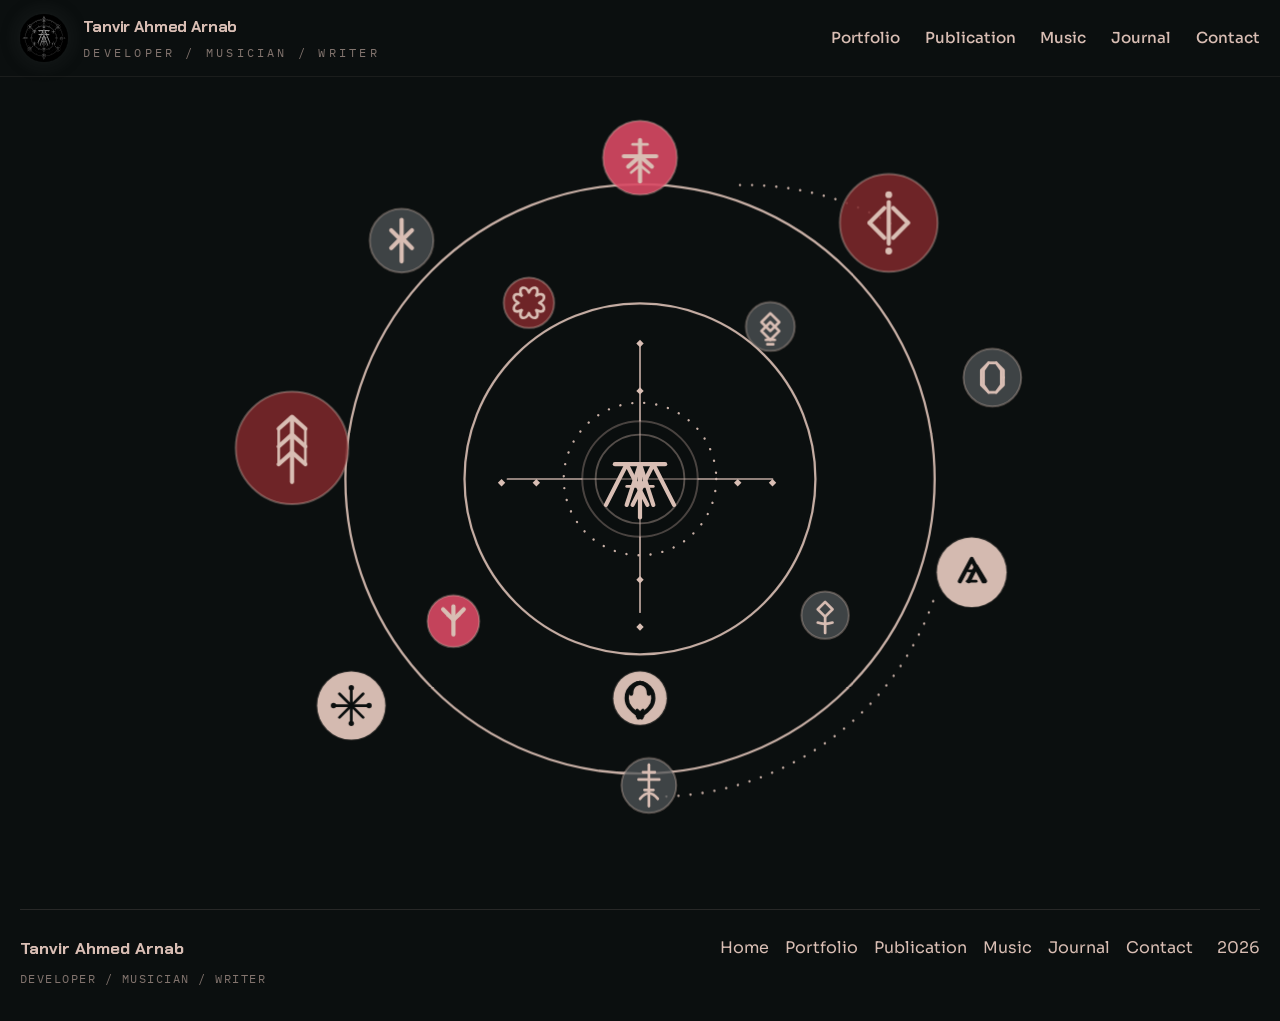
==== commit d2cc54af: "Redesign animated homepage and remove My World" ====
--- a/index.html
+++ b/index.html
@@ -4,7 +4,7 @@
   <meta charset="UTF-8">
   <meta name="viewport" content="width=device-width, initial-scale=1.0">
   <meta name="description" content="Tanvir Ahmed Arnab is a developer, musician, and writer building systems, publications, and personal work around one evolving world.">
-  <meta name="theme-color" content="#0D0D0D">
+  <meta name="theme-color" content="#0B0F0F">
   <meta name="color-scheme" content="dark">
   <link rel="canonical" href="https://www.tanvirahmedarnab.com/">
   <meta property="og:type" content="website">
@@ -28,6 +28,7 @@
   <link rel="preconnect" href="https://fonts.gstatic.com" crossorigin>
   <link href="https://fonts.googleapis.com/css2?family=Chakra+Petch:wght@500;600;700&family=IBM+Plex+Mono:wght@400;500;600&family=Sora:wght@400;500;600;700&display=swap" rel="stylesheet">
   <link rel="stylesheet" href="styles/site.css">
+  <link rel="stylesheet" href="styles/index.css">
 </head>
 <body class="landing-page">
   <a class="skip-link" href="#main">Skip to content</a>
@@ -41,6 +42,7 @@
           <span class="brand-role">developer / musician / writer</span>
         </span>
       </a>
+
       <button class="menu-toggle" type="button" aria-expanded="false" aria-controls="site-nav">
         Menu
       </button>
@@ -49,7 +51,6 @@
         <a href="publication.html">Publication</a>
         <a href="music.html">Music</a>
         <a href="journal.html">Journal</a>
-        <a href="my-world.html">My World</a>
         <a href="contact.html">Contact</a>
       </nav>
     </div>
@@ -57,81 +58,199 @@
 
   <main id="main" class="landing-main">
     <h1 class="visually-hidden">Tanvir Ahmed Arnab</h1>
-    <section class="landing-stage">
+    <section class="landing-stage" aria-label="Homepage sigil">
       <div class="inner landing-stage-inner">
-        <div class="landing-sigil-shell reveal">
-          <div class="landing-orbit-scene" role="img" aria-label="Animated TAA sigil with a rotating inner symbol ring and a rotating outer symbol ring.">
-            <div class="orbit orbit-outer">
-              <span class="orbit-ring"></span>
-
-              <span class="orbit-item" style="--angle: 0deg; --cx-ratio: 0.5; --cy-ratio: 0.109;">
-                <span class="orbit-badge"><span class="orbit-badge-face"><img class="orbit-sprite" src="assets/branding/taa-sigil-emblem.webp" alt=""></span></span>
-              </span>
-              <span class="orbit-item" style="--angle: 51.43deg; --cx-ratio: 0.85; --cy-ratio: 0.324;">
-                <span class="orbit-badge"><span class="orbit-badge-face"><img class="orbit-sprite" src="assets/branding/taa-sigil-emblem.webp" alt=""></span></span>
-              </span>
-              <span class="orbit-item" style="--angle: 102.86deg; --cx-ratio: 0.87; --cy-ratio: 0.519;">
-                <span class="orbit-badge"><span class="orbit-badge-face"><img class="orbit-sprite" src="assets/branding/taa-sigil-emblem.webp" alt=""></span></span>
-              </span>
-              <span class="orbit-item" style="--angle: 154.29deg; --cx-ratio: 0.825; --cy-ratio: 0.745;">
-                <span class="orbit-badge"><span class="orbit-badge-face"><img class="orbit-sprite" src="assets/branding/taa-sigil-emblem.webp" alt=""></span></span>
-              </span>
-              <span class="orbit-item" style="--angle: 205.71deg; --cx-ratio: 0.5; --cy-ratio: 0.867;">
-                <span class="orbit-badge"><span class="orbit-badge-face"><img class="orbit-sprite" src="assets/branding/taa-sigil-emblem.webp" alt=""></span></span>
-              </span>
-              <span class="orbit-item" style="--angle: 257.14deg; --cx-ratio: 0.188; --cy-ratio: 0.744;">
-                <span class="orbit-badge"><span class="orbit-badge-face"><img class="orbit-sprite" src="assets/branding/taa-sigil-emblem.webp" alt=""></span></span>
-              </span>
-              <span class="orbit-item" style="--angle: 308.57deg; --cx-ratio: 0.15; --cy-ratio: 0.324;">
-                <span class="orbit-badge"><span class="orbit-badge-face"><img class="orbit-sprite" src="assets/branding/taa-sigil-emblem.webp" alt=""></span></span>
-              </span>
-            </div>
-
-            <div class="orbit orbit-inner">
-              <span class="orbit-ring"></span>
-
-              <span class="orbit-item" style="--angle: 0deg; --cx-ratio: 0.5; --cy-ratio: 0.283;">
-                <span class="orbit-badge"><span class="orbit-badge-face"><img class="orbit-sprite" src="assets/branding/taa-sigil-emblem.webp" alt=""></span></span>
-              </span>
-              <span class="orbit-item" style="--angle: 60deg; --cx-ratio: 0.718; --cy-ratio: 0.405;">
-                <span class="orbit-badge"><span class="orbit-badge-face"><img class="orbit-sprite" src="assets/branding/taa-sigil-emblem.webp" alt=""></span></span>
-              </span>
-              <span class="orbit-item" style="--angle: 120deg; --cx-ratio: 0.718; --cy-ratio: 0.637;">
-                <span class="orbit-badge"><span class="orbit-badge-face"><img class="orbit-sprite" src="assets/branding/taa-sigil-emblem.webp" alt=""></span></span>
-              </span>
-              <span class="orbit-item" style="--angle: 180deg; --cx-ratio: 0.5; --cy-ratio: 0.736;">
-                <span class="orbit-badge"><span class="orbit-badge-face"><img class="orbit-sprite" src="assets/branding/taa-sigil-emblem.webp" alt=""></span></span>
-              </span>
-              <span class="orbit-item" style="--angle: 240deg; --cx-ratio: 0.281; --cy-ratio: 0.637;">
-                <span class="orbit-badge"><span class="orbit-badge-face"><img class="orbit-sprite" src="assets/branding/taa-sigil-emblem.webp" alt=""></span></span>
-              </span>
-              <span class="orbit-item" style="--angle: 300deg; --cx-ratio: 0.278; --cy-ratio: 0.405;">
-                <span class="orbit-badge"><span class="orbit-badge-face"><img class="orbit-sprite" src="assets/branding/taa-sigil-emblem.webp" alt=""></span></span>
-              </span>
-            </div>
-
-            <div class="sigil-core">
-              <span class="sigil-core-ring"></span>
-              <span class="sigil-core-face">
-                <img class="sigil-core-sprite" src="assets/branding/taa-sigil-emblem.webp" alt="">
-              </span>
-            </div>
-          </div>
-        </div>
-
-        <div class="landing-copy reveal">
-          <p class="landing-kicker">developer / musician / writer / builder</p>
-          <p class="landing-note">
-            A minimal front door. Choose a path above to enter portfolio work, publications, music, journal notes, or a more personal world.
-          </p>
-          <div class="landing-actions">
-            <button class="button button-secondary audio-toggle" type="button" data-audio-toggle aria-pressed="false">Enable placeholder music</button>
-            <span class="landing-audio-note" data-audio-status>Placeholder music is optional and starts only with interaction.</span>
+        <div class="landing-sigil-shell">
+          <div class="landing-orbit-scene" role="img" aria-label="Homepage sigil in a dark orbital arrangement with uneven circles, symbolic glyphs, and muted decorative marks.">
+            <svg class="landing-orbit-art landing-sigil-svg" viewBox="0 0 1086 1086" aria-hidden="true">
+              <g class="sigil-outer-orbit">
+                <circle class="sigil-orbit-ring" cx="543" cy="543" r="398"></circle>
+                <path class="sigil-orbit-dotted" d="M 678 146 A 398 398 0 0 1 882 198"></path>
+                <path class="sigil-orbit-dotted" d="M 939 708 A 398 398 0 0 1 574 972"></path>
+
+                <g transform="translate(73 501)">
+                  <g class="sigil-spin" style="--spin-duration: 21s;">
+                    <circle class="sigil-node sigil-node-dark" r="76"></circle>
+                    <path class="sigil-glyph" d="M 0 -40 V 46"></path>
+                    <path class="sigil-glyph" d="M -18 -26 L 0 -42 L 18 -26"></path>
+                    <path class="sigil-glyph" d="M -18 -2 L 0 -18 L 18 -2"></path>
+                    <path class="sigil-glyph" d="M -18 22 L 0 6 L 18 22"></path>
+                    <path class="sigil-glyph-fine" d="M -18 -26 V 22"></path>
+                    <path class="sigil-glyph-fine" d="M 18 -26 V 22"></path>
+                  </g>
+                </g>
+
+                <g transform="translate(221 221)">
+                  <g class="sigil-spin sigil-spin-reverse" style="--spin-duration: 32s;">
+                    <circle class="sigil-node sigil-node-muted" r="43"></circle>
+                    <path class="sigil-glyph" d="M -14 -14 L -2 -2 L -14 10"></path>
+                    <path class="sigil-glyph" d="M 14 -14 L 2 -2 L 14 10"></path>
+                    <path class="sigil-glyph" d="M 0 -28 V 28"></path>
+                  </g>
+                </g>
+
+                <g transform="translate(543 109)">
+                  <g class="sigil-pulse" style="--pulse-duration: 3.8s;">
+                    <g class="sigil-spin" style="--spin-duration: 12s;">
+                      <circle class="sigil-node sigil-node-rose" r="50"></circle>
+                      <path class="sigil-glyph" d="M 0 -24 V 32"></path>
+                      <path class="sigil-glyph" d="M -22 -2 H 22"></path>
+                      <path class="sigil-glyph" d="M -16 12 L 0 -2 L 16 12"></path>
+                      <path class="sigil-glyph-fine" d="M -10 -18 H 10"></path>
+                      <path class="sigil-glyph-fine" d="M -12 20 L 0 10 L 12 20"></path>
+                    </g>
+                  </g>
+                </g>
+
+                <g transform="translate(879 197)">
+                  <g class="sigil-spin sigil-spin-reverse" style="--spin-duration: 26s;">
+                    <circle class="sigil-node sigil-node-dark" r="66"></circle>
+                    <path class="sigil-glyph" d="M -26 0 L -6 -20"></path>
+                    <path class="sigil-glyph" d="M -26 0 L -6 20"></path>
+                    <path class="sigil-glyph" d="M 26 0 L 6 -20"></path>
+                    <path class="sigil-glyph" d="M 26 0 L 6 20"></path>
+                    <path class="sigil-glyph" d="M 0 -28 V 28"></path>
+                    <circle class="sigil-glyph-fill" cx="0" cy="-38" r="4.6"></circle>
+                    <circle class="sigil-glyph-fill" cx="0" cy="38" r="4.6"></circle>
+                  </g>
+                </g>
+
+                <g transform="translate(1019 406)">
+                  <g class="sigil-spin" style="--spin-duration: 19s;">
+                    <circle class="sigil-node sigil-node-muted" r="39"></circle>
+                    <path class="sigil-glyph-fine" d="M -15 0 V -10 L -5 -20 H 5 L 15 -10 V 0"></path>
+                    <path class="sigil-glyph-fine" d="M -15 0 V 10 L -5 20 H 5 L 15 10 V 0"></path>
+                    <path class="sigil-glyph-fine" d="M -5 -20 L -12 -10 V 10 L -5 20"></path>
+                    <path class="sigil-glyph-fine" d="M 5 -20 L 12 -10 V 10 L 5 20"></path>
+                  </g>
+                </g>
+
+                <g transform="translate(991 669)">
+                  <g class="sigil-spin sigil-spin-reverse" style="--spin-duration: 34s;">
+                    <circle class="sigil-node sigil-node-light" r="47"></circle>
+                    <path class="sigil-glyph-dark" d="M -16 12 L 0 -18 L 16 12"></path>
+                    <path class="sigil-glyph-dark-fine" d="M -6 12 H 6"></path>
+                    <path class="sigil-glyph-dark-fine" d="M -4 -2 H 4"></path>
+                    <path class="sigil-glyph-dark" d="M -4 12 L 6 -8 L 18 12"></path>
+                  </g>
+                </g>
+
+                <g transform="translate(555 957)">
+                  <g class="sigil-spin" style="--spin-duration: 15s;">
+                    <circle class="sigil-node sigil-node-muted" r="37"></circle>
+                    <path class="sigil-glyph-fine" d="M -14 -8 H 14"></path>
+                    <path class="sigil-glyph-fine" d="M 0 -28 V 28"></path>
+                    <path class="sigil-glyph-fine" d="M -8 -18 H 8"></path>
+                    <path class="sigil-glyph-fine" d="M -6 6 H 6"></path>
+                    <path class="sigil-glyph-fine" d="M -12 18 C -4 8 4 8 12 18"></path>
+                  </g>
+                </g>
+
+                <g transform="translate(153 849)">
+                  <g class="sigil-spin sigil-spin-reverse" style="--spin-duration: 28s;">
+                    <circle class="sigil-node sigil-node-light" r="46"></circle>
+                    <path class="sigil-glyph-dark-fine" d="M 0 -24 V 24"></path>
+                    <path class="sigil-glyph-dark-fine" d="M -24 0 H 24"></path>
+                    <path class="sigil-glyph-dark-fine" d="M -16 -16 L 16 16"></path>
+                    <path class="sigil-glyph-dark-fine" d="M -16 16 L 16 -16"></path>
+                    <circle class="sigil-glyph-fill-dark" cx="0" cy="-24" r="3.6"></circle>
+                    <circle class="sigil-glyph-fill-dark" cx="24" cy="0" r="3.6"></circle>
+                    <circle class="sigil-glyph-fill-dark" cx="0" cy="24" r="3.6"></circle>
+                    <circle class="sigil-glyph-fill-dark" cx="-24" cy="0" r="3.6"></circle>
+                  </g>
+                </g>
+              </g>
+
+              <g class="sigil-inner-orbit">
+                <circle class="sigil-orbit-ring" cx="543" cy="543" r="237"></circle>
+
+                <g transform="translate(393 305)">
+                  <g class="sigil-spin sigil-spin-reverse" style="--spin-duration: 11s;">
+                    <circle class="sigil-node sigil-node-dark" r="34"></circle>
+                    <path class="sigil-glyph-fine" d="M -10 -10 C -16 -22 -4 -24 0 -14 C 4 -24 16 -22 10 -10"></path>
+                    <path class="sigil-glyph-fine" d="M -10 10 C -16 22 -4 24 0 14 C 4 24 16 22 10 10"></path>
+                    <path class="sigil-glyph-fine" d="M -10 -10 C -22 -16 -24 -4 -14 0 C -24 4 -22 16 -10 10"></path>
+                    <path class="sigil-glyph-fine" d="M 10 -10 C 22 -16 24 -4 14 0 C 24 4 22 16 10 10"></path>
+                  </g>
+                </g>
+
+                <g transform="translate(719 337)">
+                  <g class="sigil-spin" style="--spin-duration: 27s;">
+                    <circle class="sigil-node sigil-node-muted" r="33"></circle>
+                    <path class="sigil-glyph-fine" d="M 0 -18 L 12 -6 L 0 6 L -12 -6 Z"></path>
+                    <path class="sigil-glyph-fine" d="M 0 -6 L 12 6 L 0 18 L -12 6 Z"></path>
+                    <path class="sigil-glyph-fine" d="M -6 18 H 6"></path>
+                    <path class="sigil-glyph-fine" d="M -4 24 H 4"></path>
+                  </g>
+                </g>
+
+                <g transform="translate(793 727)">
+                  <g class="sigil-spin sigil-spin-reverse" style="--spin-duration: 23s;">
+                    <circle class="sigil-node sigil-node-muted" r="32"></circle>
+                    <path class="sigil-glyph-fine" d="M 0 -18 L 10 -8 L 0 2 L -10 -8 Z"></path>
+                    <path class="sigil-glyph-fine" d="M 0 2 V 24"></path>
+                    <path class="sigil-glyph-fine" d="M -10 10 C -4 12 4 12 10 10"></path>
+                  </g>
+                </g>
+
+                <g transform="translate(543 839)">
+                  <g class="sigil-pulse sigil-pulse-offset" style="--pulse-duration: 5.1s;">
+                    <g class="sigil-spin" style="--spin-duration: 17s;">
+                      <circle class="sigil-node sigil-node-light" r="36"></circle>
+                      <path class="sigil-glyph-dark" d="M -12 -6 C -12 -18 -2 -24 8 -18 C 14 -14 18 -8 18 0 C 18 12 8 18 -2 26"></path>
+                      <path class="sigil-glyph-dark" d="M 12 -6 C 12 -18 2 -24 -8 -18 C -14 -14 -18 -8 -18 0 C -18 12 -8 18 2 26"></path>
+                      <path class="sigil-glyph-dark-fine" d="M -4 16 L 4 24"></path>
+                      <path class="sigil-glyph-dark-fine" d="M 4 16 L -4 24"></path>
+                    </g>
+                  </g>
+                </g>
+
+                <g transform="translate(291 735)">
+                  <g class="sigil-spin sigil-spin-reverse" style="--spin-duration: 14s;">
+                    <circle class="sigil-node sigil-node-rose" r="35"></circle>
+                    <path class="sigil-glyph" d="M 0 -20 V 18"></path>
+                    <path class="sigil-glyph" d="M 0 -2 L -14 -16"></path>
+                    <path class="sigil-glyph" d="M 0 -2 L 14 -16"></path>
+                    <path class="sigil-glyph-fine" d="M -8 -8 L 0 -2"></path>
+                    <path class="sigil-glyph-fine" d="M 8 -8 L 0 -2"></path>
+                  </g>
+                </g>
+              </g>
+
+              <g class="sigil-core">
+                <circle class="sigil-orbit-dotted" cx="543" cy="543" r="103"></circle>
+                <path class="sigil-guide-line" d="M 543 364 V 723"></path>
+                <path class="sigil-guide-line" d="M 364 543 H 722"></path>
+                <path class="sigil-guide-diamond" d="M 543 355 l5 5 -5 5 -5 -5z"></path>
+                <path class="sigil-guide-diamond" d="M 543 419 l5 5 -5 5 -5 -5z"></path>
+                <path class="sigil-guide-diamond" d="M 543 674 l5 5 -5 5 -5 -5z"></path>
+                <path class="sigil-guide-diamond" d="M 543 738 l5 5 -5 5 -5 -5z"></path>
+                <path class="sigil-guide-diamond" d="M 356 543 l5 5 -5 5 -5 -5z"></path>
+                <path class="sigil-guide-diamond" d="M 403 543 l5 5 -5 5 -5 -5z"></path>
+                <path class="sigil-guide-diamond" d="M 675 543 l5 5 -5 5 -5 -5z"></path>
+                <path class="sigil-guide-diamond" d="M 722 543 l5 5 -5 5 -5 -5z"></path>
+
+                <g transform="translate(543 543)">
+                  <circle class="sigil-node sigil-node-core" r="78"></circle>
+                  <circle class="sigil-core-ring" r="60"></circle>
+                  <path class="sigil-glyph" d="M -34 -20 H 34"></path>
+                  <path class="sigil-glyph" d="M -18 35 L 0 -20 L 18 35"></path>
+                  <path class="sigil-glyph" d="M -46 35 L -18 -20 L 10 35"></path>
+                  <path class="sigil-glyph" d="M 46 35 L 18 -20 L -10 35"></path>
+                  <path class="sigil-glyph" d="M 0 -20 V 52"></path>
+                  <path class="sigil-glyph-fine" d="M -18 10 H 18"></path>
+                </g>
+              </g>
+            </svg>
           </div>
         </div>
       </div>
+      <audio data-audio-player preload="auto" autoplay loop>
+        <source src="assets/audio/index-page-bg-music.mp3" type="audio/mpeg">
+      </audio>
     </section>
   </main>
+
   <footer class="site-footer">
     <div class="inner footer-content footer-content-strong">
       <div class="footer-stack">
@@ -144,7 +263,6 @@
         <a class="inline-link" href="publication.html">Publication</a>
         <a class="inline-link" href="music.html">Music</a>
         <a class="inline-link" href="journal.html">Journal</a>
-        <a class="inline-link" href="my-world.html">My World</a>
         <a class="inline-link" href="contact.html">Contact</a>
       </div>
       <p class="footer-year"><span id="current-year"></span></p>
--- a/styles/site.css
+++ b/styles/site.css
@@ -2903,10 +2903,6 @@
   }
 }
 
-body.landing-page {
-  min-height: 100vh;
-}
-
 .brand--sigil .brand-lockup {
   gap: 0.16rem;
 }
@@ -2933,93 +2929,6 @@
   border-radius: 999px;
 }
 
-.landing-main {
-  min-height: calc(100vh - 5rem);
-  display: flex;
-}
-
-.landing-stage {
-  flex: 1;
-  display: flex;
-  align-items: center;
-  justify-content: center;
-  padding: 2rem 0 3rem;
-}
-
-.landing-stage-inner {
-  display: grid;
-  justify-items: center;
-  gap: 1.35rem;
-  text-align: center;
-  padding: clamp(3rem, 9vw, 5.25rem) 0;
-}
-
-.landing-sigil-shell {
-  width: min(100%, 44rem);
-}
-
-.landing-sigil-frame {
-  position: relative;
-  width: min(78vw, 38rem);
-  aspect-ratio: 1;
-  margin: 0 auto;
-  filter: drop-shadow(0 0 42px rgba(103, 215, 255, 0.14));
-  isolation: auto;
-}
-
-.sigil-layer {
-  position: absolute;
-  inset: 0;
-  width: 100%;
-  height: 100%;
-  object-fit: contain;
-  pointer-events: none;
-  mix-blend-mode: screen;
-  background: transparent;
-}
-
-.sigil-layer-center {
-  z-index: 3;
-  opacity: 0.98;
-  -webkit-mask-image: radial-gradient(circle at center, #000 0 27%, transparent 33%);
-  mask-image: radial-gradient(circle at center, #000 0 27%, transparent 33%);
-}
-
-.sigil-layer-inner {
-  z-index: 2;
-  animation: sigil-spin-inner 24s linear infinite;
-  -webkit-mask-image: radial-gradient(circle at center, transparent 0 25%, #000 25% 61%, transparent 66%);
-  mask-image: radial-gradient(circle at center, transparent 0 25%, #000 25% 61%, transparent 66%);
-}
-
-.sigil-layer-outer {
-  z-index: 1;
-  animation: sigil-spin-outer 34s linear infinite;
-  -webkit-mask-image: radial-gradient(circle at center, transparent 0 58%, #000 58% 96%, transparent 100%);
-  mask-image: radial-gradient(circle at center, transparent 0 58%, #000 58% 96%, transparent 100%);
-}
-
-.landing-kicker {
-  color: var(--accent-soft);
-  font-family: "IBM Plex Mono", monospace;
-  font-size: 0.84rem;
-  letter-spacing: 0.2em;
-  text-transform: uppercase;
-}
-
-.landing-note {
-  max-width: 38rem;
-  color: var(--text-soft);
-  font-size: clamp(1rem, 1.8vw, 1.16rem);
-  line-height: 1.8;
-}
-
-.landing-actions {
-  display: grid;
-  justify-items: center;
-  gap: 0.8rem;
-}
-
 .audio-toggle[aria-pressed="true"] {
   border-color: rgba(103, 215, 255, 0.58);
   background: linear-gradient(135deg, rgba(18, 28, 48, 0.96) 0%, rgba(34, 23, 57, 0.96) 100%);
@@ -3065,26 +2974,6 @@
   flex-wrap: wrap;
 }
 
-@keyframes sigil-spin-inner {
-  from {
-    transform: rotate(0deg);
-  }
-
-  to {
-    transform: rotate(360deg);
-  }
-}
-
-@keyframes sigil-spin-outer {
-  from {
-    transform: rotate(0deg);
-  }
-
-  to {
-    transform: rotate(-360deg);
-  }
-}
-
 @media (max-width: 980px) {
   .category-grid {
     grid-template-columns: 1fr;
@@ -3097,108 +2986,12 @@
     height: 2.65rem;
   }
 
-  .landing-stage {
-    padding-top: 1.25rem;
-  }
-
-  .landing-sigil-frame {
-    width: min(88vw, 28rem);
-  }
-
   .section-page-hero {
     padding-top: 4.5rem;
   }
 }
-
-body.landing-page {
-  position: relative;
-  overflow-x: hidden;
-}
-
-body.landing-page::before,
-body.landing-page::after {
-  content: "";
-  position: fixed;
-  inset: auto;
-  pointer-events: none;
-  z-index: -1;
-  filter: blur(70px);
-}
-
-body.landing-page::before {
-  top: 16%;
-  left: 50%;
-  width: min(44rem, 72vw);
-  height: min(44rem, 72vw);
-  transform: translateX(-50%);
-  background: radial-gradient(circle, rgba(242, 242, 242, 0.08) 0%, rgba(242, 242, 242, 0.03) 38%, transparent 72%);
-}
-
-body.landing-page::after {
-  right: 8%;
-  bottom: 10%;
-  width: 18rem;
-  height: 18rem;
-  background: radial-gradient(circle, rgba(242, 242, 242, 0.06) 0%, transparent 68%);
-}
-
-.landing-page .site-header {
-  background: rgba(13, 13, 13, 0.82);
-  backdrop-filter: blur(18px);
-}
-
-.landing-page .site-header .inner,
 .section-page .site-header .inner {
   max-width: 1480px;
-}
-
-.landing-stage {
-  padding: 2.5rem 0 4rem;
-}
-
-.landing-stage-inner {
-  gap: 1.6rem;
-}
-
-.landing-sigil-shell {
-  width: min(100%, 48rem);
-}
-
-.landing-sigil-frame {
-  width: min(78vw, 41rem);
-  filter: drop-shadow(0 0 58px rgba(93, 179, 255, 0.18));
-}
-
-.landing-sigil-frame::before {
-  content: "";
-  position: absolute;
-  inset: 12%;
-  border-radius: 50%;
-  background: radial-gradient(circle, rgba(62, 132, 255, 0.14) 0%, rgba(62, 132, 255, 0.03) 44%, transparent 72%);
-  z-index: 0;
-}
-
-.landing-copy {
-  display: grid;
-  justify-items: center;
-  gap: 0.95rem;
-}
-
-.landing-kicker {
-  font-size: 0.9rem;
-}
-
-.landing-note {
-  max-width: 42rem;
-  font-size: clamp(1.02rem, 1.85vw, 1.18rem);
-}
-
-.landing-actions {
-  gap: 0.9rem;
-}
-
-.landing-actions .button {
-  min-width: 14rem;
 }
 
 .section-page .section-page-hero .inner,
@@ -3235,231 +3028,3 @@
 .stacked-links-inline .button {
   min-width: 12rem;
 }
-
-@media (max-width: 980px) {
-  .landing-sigil-frame {
-    width: min(84vw, 34rem);
-  }
-}
-
-@media (max-width: 760px) {
-  body.landing-page::before {
-    width: 86vw;
-    height: 86vw;
-    top: 20%;
-  }
-
-  .landing-stage {
-    padding: 1.5rem 0 3rem;
-  }
-
-  .landing-stage-inner {
-    gap: 1.25rem;
-  }
-
-  .landing-sigil-frame {
-    width: min(88vw, 27rem);
-  }
-
-  .landing-note {
-    font-size: 1rem;
-    line-height: 1.75;
-  }
-
-  .landing-actions .button {
-    min-width: 0;
-    width: 100%;
-  }
-}
-
-.landing-sigil-shell {
-  width: min(100%, 52rem);
-}
-
-.landing-orbit-scene {
-  --scene-size: min(78vw, 41rem);
-  --sprite-src-size: 1280;
-  position: relative;
-  width: var(--scene-size);
-  height: var(--scene-size);
-  margin: 0 auto;
-  filter: drop-shadow(0 0 58px rgba(93, 179, 255, 0.18));
-}
-
-.orbit {
-  position: absolute;
-  inset: 0;
-  border-radius: 50%;
-  pointer-events: none;
-}
-
-.orbit-inner {
-  --orbit-radius: calc(var(--scene-size) * 0.226);
-  animation: orbit-inner-turn 24s linear infinite;
-  --badge-size: clamp(3.85rem, 6vw, 4.9rem);
-}
-
-.orbit-outer {
-  --orbit-radius: calc(var(--scene-size) * 0.392);
-  animation: orbit-outer-turn 34s linear infinite;
-  --badge-size: clamp(4rem, 6.1vw, 5.1rem);
-}
-
-.orbit-ring {
-  position: absolute;
-  top: 50%;
-  left: 50%;
-  width: calc(var(--orbit-radius) * 2);
-  height: calc(var(--orbit-radius) * 2);
-  transform: translate(-50%, -50%);
-  border: 1px solid rgba(146, 192, 255, 0.72);
-  border-radius: 50%;
-  box-shadow: 0 0 22px rgba(103, 215, 255, 0.16);
-}
-
-.orbit-item {
-  position: absolute;
-  top: 50%;
-  left: 50%;
-  width: var(--badge-size);
-  height: var(--badge-size);
-  transform: translate(-50%, -50%) rotate(var(--angle)) translateY(calc(var(--orbit-radius) * -1));
-}
-
-.orbit-badge {
-  position: relative;
-  display: block;
-  width: 100%;
-  height: 100%;
-  border-radius: 50%;
-  overflow: hidden;
-}
-
-.orbit-inner .orbit-badge {
-  animation: orbit-inner-face-stabilize 24s linear infinite;
-}
-
-.orbit-outer .orbit-badge {
-  animation: orbit-outer-face-stabilize 34s linear infinite;
-}
-
-.orbit-badge-face {
-  position: relative;
-  display: block;
-  width: 100%;
-  height: 100%;
-  overflow: hidden;
-  border-radius: 50%;
-}
-
-.orbit-sprite {
-  position: absolute;
-  width: var(--scene-size);
-  height: var(--scene-size);
-  max-width: none;
-  left: calc(50% - (var(--scene-size) * var(--cx-ratio)));
-  top: calc(50% - (var(--scene-size) * var(--cy-ratio)));
-  object-fit: contain;
-  mix-blend-mode: screen;
-  opacity: 0.98;
-  pointer-events: none;
-}
-
-.sigil-core {
-  position: absolute;
-  top: 50%;
-  left: 50%;
-  width: 41%;
-  height: 41%;
-  transform: translate(-50%, -50%);
-  border-radius: 50%;
-  pointer-events: none;
-}
-
-.sigil-core-ring {
-  position: absolute;
-  inset: 0;
-  border-radius: 50%;
-  border: 1px solid rgba(146, 192, 255, 0.84);
-  box-shadow: 0 0 28px rgba(103, 215, 255, 0.12);
-}
-
-.sigil-core-face {
-  position: absolute;
-  inset: 0;
-  overflow: hidden;
-  border-radius: 50%;
-}
-
-.sigil-core-sprite {
-  position: absolute;
-  width: var(--scene-size);
-  height: var(--scene-size);
-  max-width: none;
-  left: calc(50% - (var(--scene-size) * 0.5));
-  top: calc(50% - (var(--scene-size) * 0.5));
-  object-fit: contain;
-  mix-blend-mode: screen;
-  opacity: 0.99;
-  pointer-events: none;
-}
-
-@keyframes orbit-inner-turn {
-  from {
-    transform: translate(-50%, -50%) rotate(0deg);
-  }
-
-  to {
-    transform: translate(-50%, -50%) rotate(360deg);
-  }
-}
-
-@keyframes orbit-outer-turn {
-  from {
-    transform: translate(-50%, -50%) rotate(0deg);
-  }
-
-  to {
-    transform: translate(-50%, -50%) rotate(-360deg);
-  }
-}
-
-@keyframes orbit-inner-face-stabilize {
-  from {
-    transform: rotate(0deg);
-  }
-
-  to {
-    transform: rotate(-360deg);
-  }
-}
-
-@keyframes orbit-outer-face-stabilize {
-  from {
-    transform: rotate(0deg);
-  }
-
-  to {
-    transform: rotate(360deg);
-  }
-}
-
-@media (max-width: 980px) {
-  .landing-orbit-scene {
-    --scene-size: min(84vw, 34rem);
-  }
-}
-
-@media (max-width: 760px) {
-  .landing-orbit-scene {
-    --scene-size: min(88vw, 27rem);
-  }
-
-  .orbit-outer {
-    --badge-size: clamp(3.4rem, 12vw, 4.25rem);
-  }
-
-  .orbit-inner {
-    --badge-size: clamp(3.15rem, 11vw, 4rem);
-  }
-}
--- a/styles/index.css
+++ b/styles/index.css
@@ -0,0 +1,343 @@
+body.landing-page {
+  color-scheme: dark;
+  --text: #D9BEB4;
+  --text-soft: rgba(217, 190, 180, 0.82);
+  --text-muted: rgba(217, 190, 180, 0.58);
+  --accent: #D94A64;
+  --accent-soft: #D9BEB4;
+  --accent-strong: #D94A64;
+  --line: rgba(217, 190, 180, 0.14);
+  --line-strong: rgba(217, 190, 180, 0.22);
+  min-height: 100vh;
+  background: #0B0F0F;
+}
+
+.landing-page .skip-link {
+  top: -5rem;
+  background: #D9BEB4;
+  color: #0B0F0F;
+}
+
+.landing-page .skip-link:focus {
+  top: 1rem;
+}
+
+.landing-page .site-header {
+  background: #0B0F0F;
+  border-bottom: 1px solid rgba(217, 190, 180, 0.08);
+  box-shadow: none;
+}
+
+.landing-page .brand-name,
+.landing-page .site-nav a,
+.landing-page .footer-name,
+.landing-page .footer-links a,
+.landing-page .footer-year {
+  color: var(--text);
+}
+
+.landing-page .brand-role,
+.landing-page .footer-role {
+  color: var(--text-muted);
+}
+
+.landing-page .brand-mark-sigil {
+  box-shadow: 0 0 22px rgba(217, 74, 100, 0.18);
+}
+
+.landing-page .site-nav a:hover,
+.landing-page .site-nav a:focus-visible,
+.landing-page .site-nav a.is-current {
+  color: #F0D9D1;
+}
+
+.landing-page .site-nav a.is-current::after,
+.landing-page .site-nav a:hover::after,
+.landing-page .site-nav a:focus-visible::after {
+  background: #D94A64;
+}
+
+.landing-page .menu-toggle {
+  border-color: rgba(217, 190, 180, 0.16);
+  background: rgba(27, 37, 38, 0.88);
+  color: var(--text);
+}
+
+.landing-page .site-footer {
+  display: block;
+  background: #0B0F0F;
+}
+
+.landing-page .footer-links a:hover,
+.landing-page .footer-links a:focus-visible {
+  color: #F0D9D1;
+}
+
+body.landing-page::before,
+body.landing-page::after {
+  content: none;
+}
+
+.landing-main {
+  display: grid;
+}
+
+.landing-stage {
+  display: grid;
+  min-height: calc(100vh - 9rem);
+  min-height: calc(100dvh - 9rem);
+  align-items: center;
+  padding: 0;
+}
+
+.landing-stage-inner {
+  width: min(calc(100% - 2rem), 1480px);
+  min-height: calc(100vh - 9rem);
+  min-height: calc(100dvh - 9rem);
+  display: grid;
+  place-items: center;
+  padding: 0;
+  position: relative;
+}
+
+.landing-sigil-shell {
+  width: min(100%, 82rem);
+  display: grid;
+  justify-items: center;
+}
+
+.landing-copy {
+  display: none;
+}
+
+.landing-orbit-scene {
+  position: relative;
+  width: min(96vw, calc(100dvh - 6rem), 69rem);
+  height: auto;
+  aspect-ratio: 1 / 1;
+  pointer-events: none;
+  user-select: none;
+  filter: none;
+}
+
+.landing-orbit-art {
+  display: block;
+  width: 100%;
+  height: auto;
+  object-fit: contain;
+}
+
+.landing-sigil-svg {
+  overflow: visible;
+}
+
+.sigil-outer-orbit,
+.sigil-inner-orbit {
+  transform-box: view-box;
+  transform-origin: 50% 50%;
+  will-change: transform;
+}
+
+.sigil-outer-orbit {
+  animation: sigil-orbit-clockwise 24s linear infinite;
+}
+
+.sigil-inner-orbit {
+  animation: sigil-orbit-counterclockwise 18s linear infinite;
+}
+
+.sigil-spin {
+  transform-box: fill-box;
+  transform-origin: center;
+  animation: sigil-self-spin var(--spin-duration, 20s) linear infinite;
+  will-change: transform;
+}
+
+.sigil-pulse {
+  transform-box: fill-box;
+  transform-origin: center;
+  animation: sigil-pulse var(--pulse-duration, 4s) ease-in-out infinite;
+  will-change: transform;
+}
+
+.sigil-pulse-offset {
+  animation-delay: -1.4s;
+}
+
+.sigil-spin-reverse {
+  animation-direction: reverse;
+}
+
+.sigil-orbit-ring,
+.sigil-guide-line,
+.sigil-glyph,
+.sigil-glyph-fine,
+.sigil-glyph-dark,
+.sigil-glyph-dark-fine,
+.sigil-core-ring {
+  fill: none;
+  stroke-linecap: round;
+  stroke-linejoin: round;
+  vector-effect: non-scaling-stroke;
+}
+
+.sigil-orbit-ring {
+  stroke: rgba(217, 190, 180, 0.92);
+  stroke-width: 2.25;
+}
+
+.sigil-orbit-dotted {
+  fill: none;
+  stroke: rgba(217, 190, 180, 0.92);
+  stroke-width: 2.35;
+  stroke-linecap: round;
+  stroke-dasharray: 0.1 12;
+  vector-effect: non-scaling-stroke;
+}
+
+.sigil-guide-line {
+  stroke: rgba(217, 190, 180, 0.88);
+  stroke-width: 1.7;
+}
+
+.sigil-guide-dot,
+.sigil-guide-diamond,
+.sigil-glyph-fill {
+  fill: #D9BEB4;
+}
+
+.sigil-glyph-fill-dark {
+  fill: #0B0F0F;
+}
+
+.sigil-node {
+  stroke-width: 2;
+  vector-effect: non-scaling-stroke;
+}
+
+.sigil-node-dark {
+  fill: rgba(125, 40, 44, 0.88);
+  stroke: rgba(217, 190, 180, 0.38);
+}
+
+.sigil-node-rose {
+  fill: rgba(217, 74, 100, 0.9);
+  stroke: rgba(217, 190, 180, 0.34);
+}
+
+.sigil-node-muted {
+  fill: rgba(82, 87, 89, 0.74);
+  stroke: rgba(217, 190, 180, 0.34);
+}
+
+.sigil-node-light {
+  fill: rgba(217, 190, 180, 0.98);
+  stroke: rgba(217, 190, 180, 0.16);
+}
+
+.sigil-node-core {
+  fill: rgba(10, 15, 15, 0.42);
+  stroke: rgba(217, 190, 180, 0.3);
+}
+
+.sigil-core-ring {
+  stroke: rgba(217, 190, 180, 0.36);
+  stroke-width: 1.8;
+}
+
+.sigil-glyph,
+.sigil-glyph-fine {
+  stroke: #D9BEB4;
+}
+
+.sigil-glyph {
+  stroke-width: 4.2;
+}
+
+.sigil-glyph-fine {
+  stroke-width: 2.7;
+}
+
+.sigil-glyph-dark,
+.sigil-glyph-dark-fine {
+  stroke: #0B0F0F;
+}
+
+.sigil-glyph-dark {
+  stroke-width: 4.2;
+}
+
+.sigil-glyph-dark-fine {
+  stroke-width: 2.8;
+}
+
+@media (max-width: 980px) {
+  .landing-stage-inner {
+    width: min(calc(100% - 1.5rem), 1480px);
+  }
+
+  .landing-orbit-scene {
+    width: min(96vw, calc(100dvh - 5rem), 57rem);
+  }
+}
+
+@media (max-width: 760px) {
+  .landing-stage-inner {
+    min-height: calc(100vh - 8rem);
+    min-height: calc(100dvh - 8rem);
+  }
+
+  .landing-orbit-scene {
+    width: min(94vw, calc(100dvh - 8rem), 43.5rem);
+  }
+}
+
+@media (prefers-reduced-motion: reduce) {
+  .sigil-outer-orbit,
+  .sigil-inner-orbit,
+  .sigil-spin,
+  .sigil-pulse {
+    animation: none !important;
+  }
+}
+
+@keyframes sigil-orbit-clockwise {
+  from {
+    transform: rotate(0deg);
+  }
+
+  to {
+    transform: rotate(360deg);
+  }
+}
+
+@keyframes sigil-orbit-counterclockwise {
+  from {
+    transform: rotate(0deg);
+  }
+
+  to {
+    transform: rotate(-360deg);
+  }
+}
+
+@keyframes sigil-self-spin {
+  from {
+    transform: rotate(0deg);
+  }
+
+  to {
+    transform: rotate(360deg);
+  }
+}
+
+@keyframes sigil-pulse {
+  0%,
+  100% {
+    transform: scale(1);
+  }
+
+  50% {
+    transform: scale(1.14);
+  }
+}
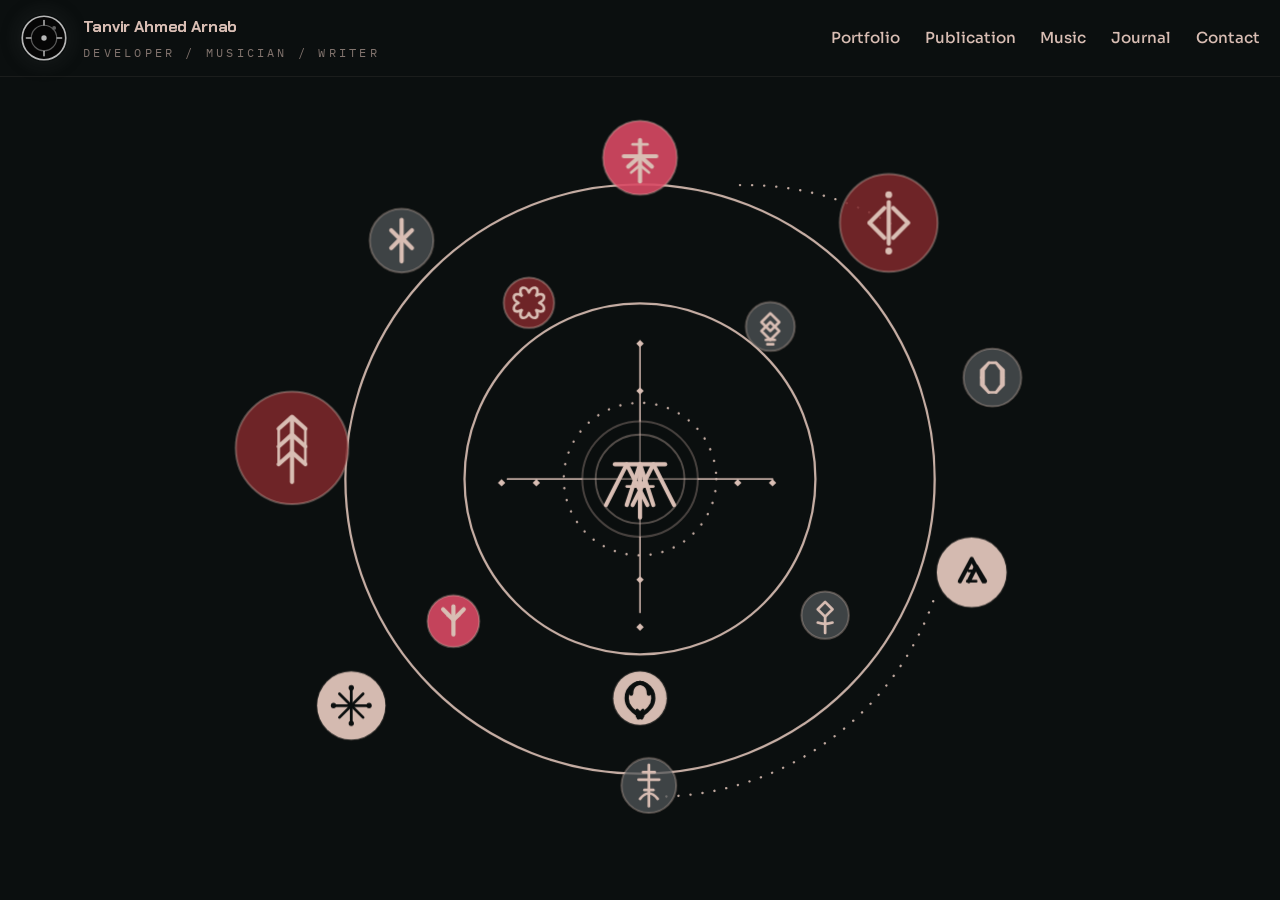
==== commit 54bbb16c: "Refine homepage brand mark and index shell" ====
--- a/index.html
+++ b/index.html
@@ -19,7 +19,7 @@
   <meta name="twitter:description" content="Tanvir Ahmed Arnab is a developer, musician, and writer building systems, publications, and personal work around one evolving world.">
   <meta name="twitter:image" content="https://www.tanvirahmedarnab.com/assets/social/og-site.jpg">
   <meta name="twitter:image:alt" content="Monochrome social card for Tanvir Ahmed Arnab featuring the site name and the roles developer, musician, and writer.">
-  <link rel="icon" href="favicon.ico" sizes="any">
+  <link rel="icon" type="image/svg+xml" href="assets/branding/taa-circle-mark.svg" sizes="any">
   <link rel="icon" type="image/png" sizes="32x32" href="assets/branding/favicon-32x32.png">
   <link rel="apple-touch-icon" href="assets/branding/apple-touch-icon.png">
   <link rel="manifest" href="site.webmanifest">
@@ -36,7 +36,7 @@
   <header class="site-header">
     <div class="inner">
       <a class="brand brand--sigil" href="index.html" aria-label="Tanvir Ahmed Arnab home">
-        <img class="brand-mark brand-mark-sigil" src="assets/branding/taa-sigil-emblem.webp" alt="">
+        <img class="brand-mark brand-mark-sigil" src="assets/branding/taa-circle-mark.svg" alt="">
         <span class="brand-lockup">
           <span class="brand-name">Tanvir Ahmed Arnab</span>
           <span class="brand-role">developer / musician / writer</span>
@@ -251,24 +251,6 @@
     </section>
   </main>
 
-  <footer class="site-footer">
-    <div class="inner footer-content footer-content-strong">
-      <div class="footer-stack">
-        <span class="footer-name">Tanvir Ahmed Arnab</span>
-        <span class="footer-role">developer / musician / writer</span>
-      </div>
-      <div class="footer-links">
-        <a class="inline-link" href="index.html">Home</a>
-        <a class="inline-link" href="portfolio.html">Portfolio</a>
-        <a class="inline-link" href="publication.html">Publication</a>
-        <a class="inline-link" href="music.html">Music</a>
-        <a class="inline-link" href="journal.html">Journal</a>
-        <a class="inline-link" href="contact.html">Contact</a>
-      </div>
-      <p class="footer-year"><span id="current-year"></span></p>
-    </div>
-  </footer>
-
   <script src="script.js"></script>
 </body>
 </html>
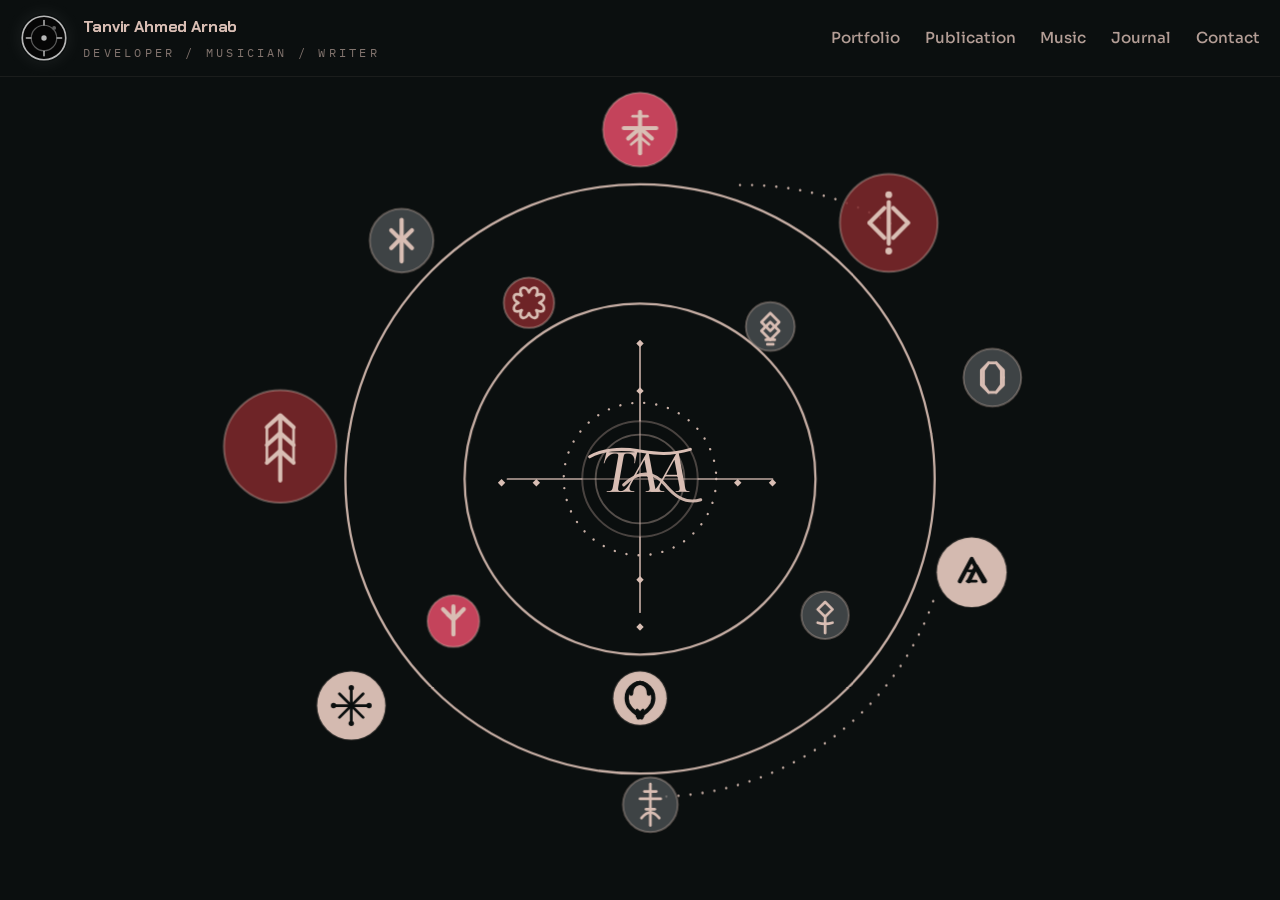
==== commit ef58283c: "Normalize themed pages and refresh abstract hero designs" ====
--- a/index.html
+++ b/index.html
@@ -26,7 +26,7 @@
   <title>Tanvir Ahmed Arnab</title>
   <link rel="preconnect" href="https://fonts.googleapis.com">
   <link rel="preconnect" href="https://fonts.gstatic.com" crossorigin>
-  <link href="https://fonts.googleapis.com/css2?family=Chakra+Petch:wght@500;600;700&family=IBM+Plex+Mono:wght@400;500;600&family=Sora:wght@400;500;600;700&display=swap" rel="stylesheet">
+  <link href="https://fonts.googleapis.com/css2?family=Chakra+Petch:wght@500;600;700&family=Cormorant+Garamond:ital,wght@0,600;1,600&family=IBM+Plex+Mono:wght@400;500;600&family=Sora:wght@400;500;600;700&display=swap" rel="stylesheet">
   <link rel="stylesheet" href="styles/site.css">
   <link rel="stylesheet" href="styles/index.css">
 </head>
@@ -68,7 +68,7 @@
                 <path class="sigil-orbit-dotted" d="M 678 146 A 398 398 0 0 1 882 198"></path>
                 <path class="sigil-orbit-dotted" d="M 939 708 A 398 398 0 0 1 574 972"></path>
 
-                <g transform="translate(73 501)">
+                <g transform="translate(57 499)">
                   <g class="sigil-spin" style="--spin-duration: 21s;">
                     <circle class="sigil-node sigil-node-dark" r="76"></circle>
                     <path class="sigil-glyph" d="M 0 -40 V 46"></path>
@@ -89,8 +89,8 @@
                   </g>
                 </g>
 
-                <g transform="translate(543 109)">
-                  <g class="sigil-pulse" style="--pulse-duration: 3.8s;">
+                <g transform="translate(543 71)">
+                  <g class="sigil-pulse" style="--pulse-duration: 3.8s; --pulse-scale: 1.34;">
                     <g class="sigil-spin" style="--spin-duration: 12s;">
                       <circle class="sigil-node sigil-node-rose" r="50"></circle>
                       <path class="sigil-glyph" d="M 0 -24 V 32"></path>
@@ -135,7 +135,7 @@
                   </g>
                 </g>
 
-                <g transform="translate(555 957)">
+                <g transform="translate(557 983)">
                   <g class="sigil-spin" style="--spin-duration: 15s;">
                     <circle class="sigil-node sigil-node-muted" r="37"></circle>
                     <path class="sigil-glyph-fine" d="M -14 -8 H 14"></path>
@@ -194,7 +194,7 @@
                 </g>
 
                 <g transform="translate(543 839)">
-                  <g class="sigil-pulse sigil-pulse-offset" style="--pulse-duration: 5.1s;">
+                  <g class="sigil-pulse sigil-pulse-offset" style="--pulse-duration: 5.1s; --pulse-scale: 1.28;">
                     <g class="sigil-spin" style="--spin-duration: 17s;">
                       <circle class="sigil-node sigil-node-light" r="36"></circle>
                       <path class="sigil-glyph-dark" d="M -12 -6 C -12 -18 -2 -24 8 -18 C 14 -14 18 -8 18 0 C 18 12 8 18 -2 26"></path>
@@ -233,19 +233,16 @@
                 <g transform="translate(543 543)">
                   <circle class="sigil-node sigil-node-core" r="78"></circle>
                   <circle class="sigil-core-ring" r="60"></circle>
-                  <path class="sigil-glyph" d="M -34 -20 H 34"></path>
-                  <path class="sigil-glyph" d="M -18 35 L 0 -20 L 18 35"></path>
-                  <path class="sigil-glyph" d="M -46 35 L -18 -20 L 10 35"></path>
-                  <path class="sigil-glyph" d="M 46 35 L 18 -20 L -10 35"></path>
-                  <path class="sigil-glyph" d="M 0 -20 V 52"></path>
-                  <path class="sigil-glyph-fine" d="M -18 10 H 18"></path>
+                  <path class="sigil-monogram-flourish" d="M -68 -30 C -52 -40 -26 -42 -2 -38 C 18 -35 38 -31 68 -40"></path>
+                  <path class="sigil-monogram-flourish sigil-monogram-flourish-lower" d="M -22 8 C 0 -14 20 -10 36 10 C 48 24 62 34 82 28"></path>
+                  <text class="sigil-monogram-text" x="2" y="18">TAA</text>
                 </g>
               </g>
             </svg>
           </div>
         </div>
       </div>
-      <audio data-audio-player preload="auto" autoplay loop>
+      <audio data-audio-player preload="auto" autoplay loop playsinline webkit-playsinline="true">
         <source src="assets/audio/index-page-bg-music.mp3" type="audio/mpeg">
       </audio>
     </section>
--- a/styles/site.css
+++ b/styles/site.css
@@ -17,6 +17,33 @@
   --accent-strong: #d9d9d9;
   --accent-hot: #f2f2f2;
   --accent-violet: #cccccc;
+  --header-bg: rgba(13, 13, 13, 0.94);
+  --header-border: rgba(191, 191, 191, 0.14);
+  --header-shadow: 0 10px 26px rgba(0, 0, 0, 0.2);
+  --header-text: #f2f2f2;
+  --header-text-soft: #bfbfbf;
+  --header-text-muted: #737373;
+  --header-button-bg: rgba(18, 18, 18, 0.82);
+  --header-button-border: rgba(191, 191, 191, 0.16);
+  --header-accent: #f2f2f2;
+  --header-min-height: 4.75rem;
+  --header-brand-size: 3rem;
+  --header-brand-name-size: 1rem;
+  --header-brand-role-size: 0.72rem;
+  --header-nav-font-size: 0.95rem;
+  --header-nav-gap: 1.55rem;
+  --section-hero-height: clamp(31rem, 44vw, 42rem);
+  --section-hero-copy-top: clamp(7rem, 10vw, 8.5rem);
+  --section-hero-copy-bottom: clamp(3rem, 5vw, 4.5rem);
+  --section-heading-size: clamp(3rem, 5.8vw, 4.85rem);
+  --section-heading-max: 14ch;
+  --section-prose-size: clamp(0.98rem, 1.12vw, 1.04rem);
+  --section-prose-line: 1.72;
+  --section-card-heading-size: clamp(1.9rem, 3vw, 2.55rem);
+  --section-card-padding: 1.45rem;
+  --section-grid-gap: 1.15rem;
+  --section-shell-width: 1260px;
+  --section-immersive-overlap: 0rem;
   --shadow: 0 24px 64px rgba(0, 0, 0, 0.34);
   --shadow-soft: 0 14px 32px rgba(0, 0, 0, 0.24);
   --radius: 24px;
@@ -150,9 +177,9 @@
   top: 0;
   z-index: 20;
   backdrop-filter: blur(18px);
-  background: rgba(13, 13, 13, 0.82);
-  border-bottom: 1px solid var(--line);
-  box-shadow: 0 10px 26px rgba(0, 0, 0, 0.16);
+  background: var(--header-bg);
+  border-bottom: 1px solid var(--header-border);
+  box-shadow: var(--header-shadow);
 }
 
 .site-header .inner {
@@ -160,7 +187,7 @@
   align-items: center;
   justify-content: space-between;
   gap: 1.5rem;
-  min-height: 4.75rem;
+  min-height: var(--header-min-height);
 }
 
 .brand {
@@ -171,8 +198,8 @@
 }
 
 .brand-mark {
-  width: 2.9rem;
-  height: 2.9rem;
+  width: var(--header-brand-size);
+  height: var(--header-brand-size);
   flex: 0 0 auto;
   border-radius: 999px;
   object-fit: cover;
@@ -185,16 +212,16 @@
 }
 
 .brand-name {
-  color: var(--text);
+  color: var(--header-text);
   font-family: "Chakra Petch", "Sora", sans-serif;
-  font-size: 1rem;
+  font-size: var(--header-brand-name-size);
   font-weight: 700;
   letter-spacing: -0.01em;
 }
 
 .brand-role {
-  color: var(--text-muted);
-  font-size: 0.72rem;
+  color: var(--header-text-muted);
+  font-size: var(--header-brand-role-size);
   letter-spacing: 0.28em;
   text-transform: uppercase;
   font-family: "IBM Plex Mono", monospace;
@@ -203,14 +230,14 @@
 .site-nav {
   display: flex;
   align-items: center;
-  gap: 1.55rem;
+  gap: var(--header-nav-gap);
 }
 
 .site-nav a {
   position: relative;
-  color: var(--text-soft);
+  color: var(--header-text-soft);
   text-decoration: none;
-  font-size: 0.95rem;
+  font-size: var(--header-nav-font-size);
   font-weight: 500;
   transition: color 160ms ease;
 }
@@ -229,15 +256,15 @@
 
 .site-nav a:hover,
 .site-nav a:focus-visible {
-  color: var(--text);
+  color: var(--header-text);
 }
 
 .menu-toggle {
   display: none;
-  border: 1px solid var(--line);
+  border: 1px solid var(--header-button-border);
   border-radius: var(--radius-tight);
-  background: rgba(18, 18, 18, 0.76);
-  color: var(--text);
+  background: var(--header-button-bg);
+  color: var(--header-text);
   padding: 0.65rem 0.9rem;
   font: inherit;
 }
@@ -768,7 +795,7 @@
 .about-copy h2,
 .contact-layout h2,
 .content-block h2 {
-  font-size: clamp(1.9rem, 3vw, 2.8rem);
+  font-size: var(--section-card-heading-size);
   max-width: 18ch;
   text-wrap: balance;
 }
@@ -794,7 +821,7 @@
 .content-block,
 .project-card-link,
 .contact-console {
-  padding: 1.45rem;
+  padding: var(--section-card-padding);
 }
 
 .proof-grid h2 {
@@ -813,6 +840,12 @@
 .gallery-grid figcaption,
 .contact-console p {
   color: var(--text-soft);
+}
+
+.content-block p,
+.content-block li {
+  font-size: var(--section-prose-size);
+  line-height: var(--section-prose-line);
 }
 
 .proof-kicker,
@@ -2704,8 +2737,18 @@
     padding: 0.75rem 0;
   }
 
+   .brand {
+    flex: 1 1 auto;
+    min-width: 0;
+  }
+
+  .brand-lockup {
+    min-width: 0;
+  }
+
   .menu-toggle {
     display: inline-flex;
+    margin-left: auto;
   }
 
   .site-nav {
@@ -2761,11 +2804,17 @@
   }
 
   .brand-name {
-    font-size: 0.92rem;
+    font-size: calc(var(--header-brand-name-size) * 0.92);
+    white-space: nowrap;
+    overflow: hidden;
+    text-overflow: ellipsis;
   }
 
   .brand-role {
-    font-size: 0.64rem;
+    font-size: calc(var(--header-brand-role-size) * 0.89);
+    white-space: nowrap;
+    overflow: hidden;
+    text-overflow: ellipsis;
   }
 
   .metric-grid {
@@ -2908,15 +2957,15 @@
 }
 
 .brand-mark-sigil {
-  width: 3rem;
-  height: 3rem;
+  width: var(--header-brand-size);
+  height: var(--header-brand-size);
   border-radius: 50%;
   object-fit: cover;
-  box-shadow: 0 0 22px rgba(103, 215, 255, 0.22);
+  box-shadow: 0 0 18px rgba(242, 242, 242, 0.08);
 }
 
 .site-nav a.is-current {
-  color: var(--text);
+  color: var(--header-text);
 }
 
 .site-nav a.is-current::after {
@@ -2925,7 +2974,7 @@
   width: 100%;
   height: 2px;
   margin-top: 0.35rem;
-  background: var(--text);
+  background: var(--header-accent);
   border-radius: 999px;
 }
 
@@ -2941,40 +2990,67 @@
 }
 
 .section-page-main {
-  padding-bottom: 2rem;
+  padding-bottom: 4rem;
+}
+
+.section-page .section-page-hero .inner,
+.section-page .section .inner,
+.section-page .site-footer .inner {
+  width: min(calc(100% - 2.5rem), var(--section-shell-width));
+  max-width: none;
 }
 
 .section-page-hero {
-  padding: clamp(5rem, 10vw, 7rem) 0 2rem;
+  position: relative;
+  min-height: var(--section-hero-height);
+  padding: 0;
+  overflow: hidden;
 }
 
 .section-page-hero-inner {
-  display: grid;
+  position: relative;
+  z-index: 1;
+  display: grid;
+  grid-template-columns: minmax(0, 1fr);
+  align-content: start;
   gap: 1rem;
+  min-height: var(--section-hero-height);
+  padding: var(--section-hero-copy-top) 0 var(--section-hero-copy-bottom);
 }
 
 .section-page-hero h1 {
-  max-width: 13ch;
-  font-size: clamp(3.2rem, 6.2vw, 5.4rem);
+  max-width: var(--section-heading-max);
+  font-size: var(--section-heading-size);
   color: var(--text);
 }
 
 .section-page .hero-copy {
-  max-width: 48rem;
+  max-width: 60rem;
+  font-size: var(--section-prose-size);
+  line-height: var(--section-prose-line);
 }
 
 .category-grid {
   display: grid;
   grid-template-columns: repeat(2, minmax(0, 1fr));
-  gap: 1rem;
+  gap: var(--section-grid-gap);
 }
 
 .stacked-links-inline {
   flex-direction: row;
   flex-wrap: wrap;
+  align-items: center;
+}
+
+.stacked-links-inline .button {
+  min-width: 12rem;
 }
 
 @media (max-width: 980px) {
+  .section-page-main {
+    padding-bottom: 3rem;
+  }
+
   .category-grid {
     grid-template-columns: 1fr;
   }
@@ -2982,49 +3058,82 @@
 
 @media (max-width: 760px) {
   .brand-mark-sigil {
-    width: 2.65rem;
-    height: 2.65rem;
+    width: calc(var(--header-brand-size) * 0.8833);
+    height: calc(var(--header-brand-size) * 0.8833);
   }
 
   .section-page-hero {
-    padding-top: 4.5rem;
-  }
-}
-.section-page .site-header .inner {
-  max-width: 1480px;
-}
-
-.section-page .section-page-hero .inner,
-.section-page .section .inner,
-.section-page .site-footer .inner {
-  max-width: 1480px;
-}
-
-.section-page-hero {
-  padding: clamp(5.5rem, 11vw, 7.6rem) 0 2.2rem;
-}
-
-.section-page-hero-inner {
-  gap: 1.15rem;
-}
-
-.section-page-hero h1 {
-  max-width: 14ch;
-}
-
-.section-page .hero-copy {
-  max-width: 54rem;
-  font-size: clamp(1.02rem, 1.9vw, 1.2rem);
-}
-
-.category-grid {
-  gap: 1.15rem;
-}
-
-.stacked-links-inline {
-  align-items: center;
-}
-
-.stacked-links-inline .button {
-  min-width: 12rem;
-}
+    min-height: clamp(24rem, 86vw, 32rem);
+  }
+
+  .section-page-hero-inner {
+    min-height: clamp(24rem, 86vw, 32rem);
+    padding: clamp(5.6rem, 18vw, 6.6rem) 0 2rem;
+  }
+
+  .section-page-hero h1 {
+    max-width: 100%;
+    font-size: clamp(2.25rem, 10vw, 3.4rem);
+    overflow-wrap: anywhere;
+  }
+
+  .section-page .hero-copy {
+    max-width: 100%;
+    font-size: 0.95rem;
+    line-height: 1.68;
+    overflow-wrap: anywhere;
+  }
+}
+
+@media (max-width: 640px) {
+  .site-header .inner {
+    gap: 0.75rem;
+  }
+
+  .brand {
+    gap: 0.7rem;
+  }
+
+  .brand-mark-sigil {
+    width: 2.35rem;
+    height: 2.35rem;
+  }
+
+  .brand-name {
+    font-size: calc(var(--header-brand-name-size) * 0.8);
+  }
+
+  .brand-role {
+    display: none;
+  }
+
+  .menu-toggle {
+    padding: 0.55rem 0.78rem;
+    font-size: 0.92rem;
+  }
+}
+
+@media (max-width: 480px) {
+  .site-header .inner {
+    width: min(calc(100% - 1.2rem), var(--content-width));
+    gap: 0.55rem;
+  }
+
+  .brand {
+    gap: 0.5rem;
+  }
+
+  .brand-mark-sigil {
+    width: 2rem;
+    height: 2rem;
+  }
+
+  .brand-name {
+    font-size: 0.76rem;
+  }
+
+  .menu-toggle {
+    padding: 0.5rem 0.66rem;
+    font-size: 0.84rem;
+  }
+}
--- a/styles/index.css
+++ b/styles/index.css
@@ -8,6 +8,15 @@
   --accent-strong: #D94A64;
   --line: rgba(217, 190, 180, 0.14);
   --line-strong: rgba(217, 190, 180, 0.22);
+  --header-bg: #0B0F0F;
+  --header-border: rgba(217, 190, 180, 0.08);
+  --header-shadow: none;
+  --header-text: #D9BEB4;
+  --header-text-soft: rgba(217, 190, 180, 0.82);
+  --header-text-muted: rgba(217, 190, 180, 0.58);
+  --header-button-bg: rgba(27, 37, 38, 0.88);
+  --header-button-border: rgba(217, 190, 180, 0.16);
+  --header-accent: #D94A64;
   min-height: 100vh;
   background: #0B0F0F;
 }
@@ -20,47 +29,6 @@
 
 .landing-page .skip-link:focus {
   top: 1rem;
-}
-
-.landing-page .site-header {
-  background: #0B0F0F;
-  border-bottom: 1px solid rgba(217, 190, 180, 0.08);
-  box-shadow: none;
-}
-
-.landing-page .brand-name,
-.landing-page .site-nav a,
-.landing-page .footer-name,
-.landing-page .footer-links a,
-.landing-page .footer-year {
-  color: var(--text);
-}
-
-.landing-page .brand-role,
-.landing-page .footer-role {
-  color: var(--text-muted);
-}
-
-.landing-page .brand-mark-sigil {
-  box-shadow: 0 0 22px rgba(217, 74, 100, 0.18);
-}
-
-.landing-page .site-nav a:hover,
-.landing-page .site-nav a:focus-visible,
-.landing-page .site-nav a.is-current {
-  color: #F0D9D1;
-}
-
-.landing-page .site-nav a.is-current::after,
-.landing-page .site-nav a:hover::after,
-.landing-page .site-nav a:focus-visible::after {
-  background: #D94A64;
-}
-
-.landing-page .menu-toggle {
-  border-color: rgba(217, 190, 180, 0.16);
-  background: rgba(27, 37, 38, 0.88);
-  color: var(--text);
 }
 
 .landing-page .site-footer {
@@ -271,6 +239,29 @@
   stroke-width: 2.8;
 }
 
+.sigil-monogram-text {
+  fill: #D9BEB4;
+  font-family: "Cormorant Garamond", "Times New Roman", serif;
+  font-size: 86px;
+  font-style: italic;
+  font-weight: 600;
+  letter-spacing: -0.12em;
+  text-anchor: middle;
+}
+
+.sigil-monogram-flourish {
+  fill: none;
+  stroke: #D9BEB4;
+  stroke-linecap: round;
+  stroke-linejoin: round;
+  stroke-width: 3.1;
+  vector-effect: non-scaling-stroke;
+}
+
+.sigil-monogram-flourish-lower {
+  opacity: 0.94;
+}
+
 @media (max-width: 980px) {
   .landing-stage-inner {
     width: min(calc(100% - 1.5rem), 1480px);
@@ -338,6 +329,6 @@
   }
 
   50% {
-    transform: scale(1.14);
-  }
-}
+    transform: scale(var(--pulse-scale, 1.24));
+  }
+}
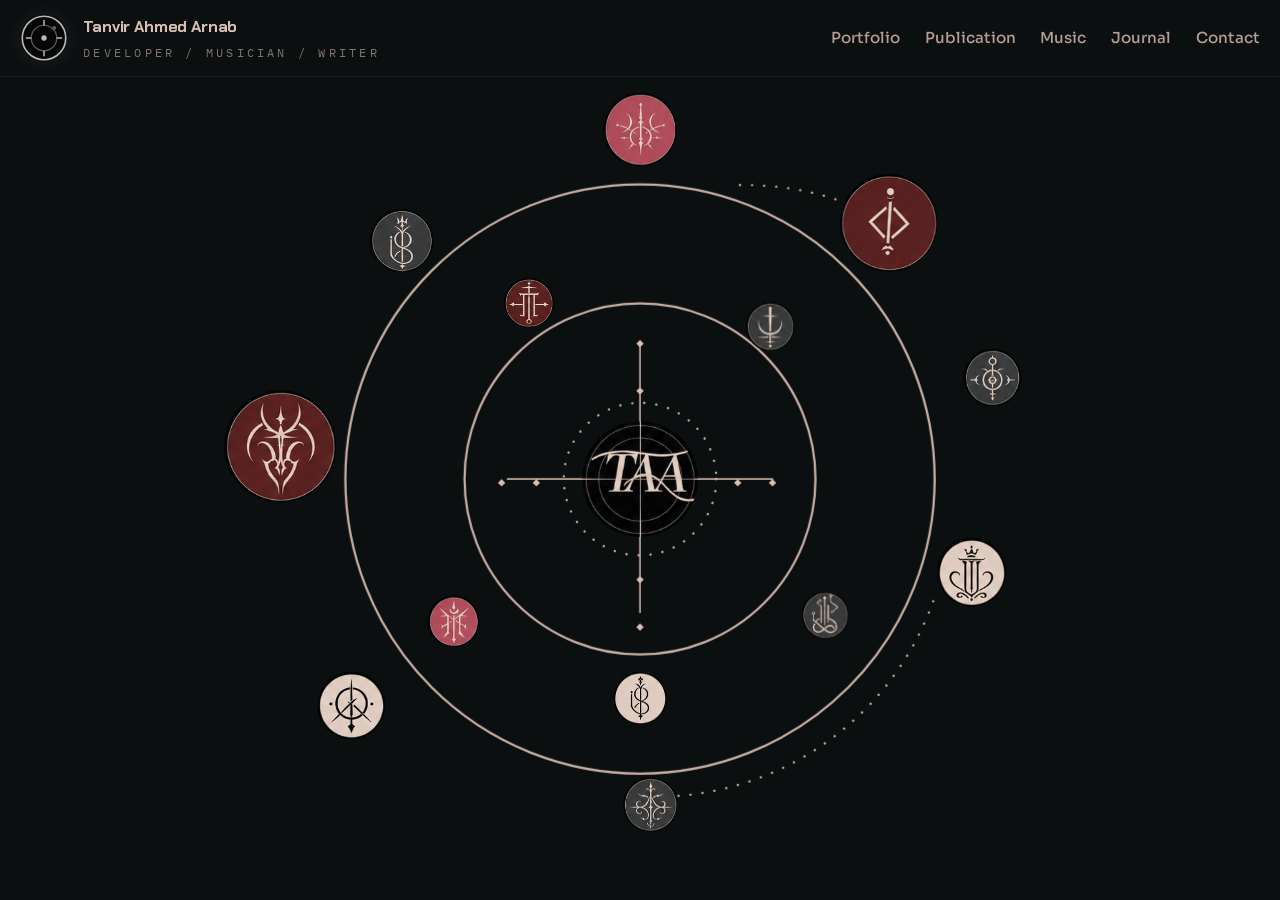
==== commit a6b2be2b: "Update animated homepage sigil artwork" ====
--- a/index.html
+++ b/index.html
@@ -63,6 +63,22 @@
         <div class="landing-sigil-shell">
           <div class="landing-orbit-scene" role="img" aria-label="Homepage sigil in a dark orbital arrangement with uneven circles, symbolic glyphs, and muted decorative marks.">
             <svg class="landing-orbit-art landing-sigil-svg" viewBox="0 0 1086 1086" aria-hidden="true">
+              <defs>
+                <clipPath id="sigil-node-clip-01" clipPathUnits="userSpaceOnUse"><circle r="76"></circle></clipPath>
+                <clipPath id="sigil-node-clip-02" clipPathUnits="userSpaceOnUse"><circle r="43"></circle></clipPath>
+                <clipPath id="sigil-node-clip-03" clipPathUnits="userSpaceOnUse"><circle r="50"></circle></clipPath>
+                <clipPath id="sigil-node-clip-04" clipPathUnits="userSpaceOnUse"><circle r="66"></circle></clipPath>
+                <clipPath id="sigil-node-clip-05" clipPathUnits="userSpaceOnUse"><circle r="39"></circle></clipPath>
+                <clipPath id="sigil-node-clip-06" clipPathUnits="userSpaceOnUse"><circle r="47"></circle></clipPath>
+                <clipPath id="sigil-node-clip-07" clipPathUnits="userSpaceOnUse"><circle r="37"></circle></clipPath>
+                <clipPath id="sigil-node-clip-08" clipPathUnits="userSpaceOnUse"><circle r="46"></circle></clipPath>
+                <clipPath id="sigil-node-clip-09" clipPathUnits="userSpaceOnUse"><circle r="34"></circle></clipPath>
+                <clipPath id="sigil-node-clip-10" clipPathUnits="userSpaceOnUse"><circle r="33"></circle></clipPath>
+                <clipPath id="sigil-node-clip-11" clipPathUnits="userSpaceOnUse"><circle r="32"></circle></clipPath>
+                <clipPath id="sigil-node-clip-12" clipPathUnits="userSpaceOnUse"><circle r="36"></circle></clipPath>
+                <clipPath id="sigil-node-clip-13" clipPathUnits="userSpaceOnUse"><circle r="35"></circle></clipPath>
+                <clipPath id="sigil-node-clip-14" clipPathUnits="userSpaceOnUse"><circle r="78"></circle></clipPath>
+              </defs>
               <g class="sigil-outer-orbit">
                 <circle class="sigil-orbit-ring" cx="543" cy="543" r="398"></circle>
                 <path class="sigil-orbit-dotted" d="M 678 146 A 398 398 0 0 1 882 198"></path>
@@ -70,93 +86,51 @@
 
                 <g transform="translate(57 499)">
                   <g class="sigil-spin" style="--spin-duration: 21s;">
-                    <circle class="sigil-node sigil-node-dark" r="76"></circle>
-                    <path class="sigil-glyph" d="M 0 -40 V 46"></path>
-                    <path class="sigil-glyph" d="M -18 -26 L 0 -42 L 18 -26"></path>
-                    <path class="sigil-glyph" d="M -18 -2 L 0 -18 L 18 -2"></path>
-                    <path class="sigil-glyph" d="M -18 22 L 0 6 L 18 22"></path>
-                    <path class="sigil-glyph-fine" d="M -18 -26 V 22"></path>
-                    <path class="sigil-glyph-fine" d="M 18 -26 V 22"></path>
+                    <image class="sigil-node-art" href="assets/branding/index-sigil-nodes/node-01.png" x="-76" y="-76" width="152" height="152" preserveAspectRatio="xMidYMid slice" clip-path="url(#sigil-node-clip-01)"></image>
                   </g>
                 </g>
 
                 <g transform="translate(221 221)">
                   <g class="sigil-spin sigil-spin-reverse" style="--spin-duration: 32s;">
-                    <circle class="sigil-node sigil-node-muted" r="43"></circle>
-                    <path class="sigil-glyph" d="M -14 -14 L -2 -2 L -14 10"></path>
-                    <path class="sigil-glyph" d="M 14 -14 L 2 -2 L 14 10"></path>
-                    <path class="sigil-glyph" d="M 0 -28 V 28"></path>
+                    <image class="sigil-node-art" href="assets/branding/index-sigil-nodes/node-05.png" x="-43" y="-43" width="86" height="86" preserveAspectRatio="xMidYMid slice" clip-path="url(#sigil-node-clip-02)"></image>
                   </g>
                 </g>
 
                 <g transform="translate(543 71)">
                   <g class="sigil-pulse" style="--pulse-duration: 3.8s; --pulse-scale: 1.34;">
                     <g class="sigil-spin" style="--spin-duration: 12s;">
-                      <circle class="sigil-node sigil-node-rose" r="50"></circle>
-                      <path class="sigil-glyph" d="M 0 -24 V 32"></path>
-                      <path class="sigil-glyph" d="M -22 -2 H 22"></path>
-                      <path class="sigil-glyph" d="M -16 12 L 0 -2 L 16 12"></path>
-                      <path class="sigil-glyph-fine" d="M -10 -18 H 10"></path>
-                      <path class="sigil-glyph-fine" d="M -12 20 L 0 10 L 12 20"></path>
+                      <image class="sigil-node-art" href="assets/branding/index-sigil-nodes/node-03.png" x="-50" y="-50" width="100" height="100" preserveAspectRatio="xMidYMid slice" clip-path="url(#sigil-node-clip-03)"></image>
                     </g>
                   </g>
                 </g>
 
                 <g transform="translate(879 197)">
                   <g class="sigil-spin sigil-spin-reverse" style="--spin-duration: 26s;">
-                    <circle class="sigil-node sigil-node-dark" r="66"></circle>
-                    <path class="sigil-glyph" d="M -26 0 L -6 -20"></path>
-                    <path class="sigil-glyph" d="M -26 0 L -6 20"></path>
-                    <path class="sigil-glyph" d="M 26 0 L 6 -20"></path>
-                    <path class="sigil-glyph" d="M 26 0 L 6 20"></path>
-                    <path class="sigil-glyph" d="M 0 -28 V 28"></path>
-                    <circle class="sigil-glyph-fill" cx="0" cy="-38" r="4.6"></circle>
-                    <circle class="sigil-glyph-fill" cx="0" cy="38" r="4.6"></circle>
+                    <image class="sigil-node-art" href="assets/branding/index-sigil-nodes/node-02.png" x="-66" y="-66" width="132" height="132" preserveAspectRatio="xMidYMid slice" clip-path="url(#sigil-node-clip-04)"></image>
                   </g>
                 </g>
 
                 <g transform="translate(1019 406)">
                   <g class="sigil-spin" style="--spin-duration: 19s;">
-                    <circle class="sigil-node sigil-node-muted" r="39"></circle>
-                    <path class="sigil-glyph-fine" d="M -15 0 V -10 L -5 -20 H 5 L 15 -10 V 0"></path>
-                    <path class="sigil-glyph-fine" d="M -15 0 V 10 L -5 20 H 5 L 15 10 V 0"></path>
-                    <path class="sigil-glyph-fine" d="M -5 -20 L -12 -10 V 10 L -5 20"></path>
-                    <path class="sigil-glyph-fine" d="M 5 -20 L 12 -10 V 10 L 5 20"></path>
+                    <image class="sigil-node-art" href="assets/branding/index-sigil-nodes/node-13.png" x="-39" y="-39" width="78" height="78" preserveAspectRatio="xMidYMid slice" clip-path="url(#sigil-node-clip-05)"></image>
                   </g>
                 </g>
 
                 <g transform="translate(991 669)">
                   <g class="sigil-spin sigil-spin-reverse" style="--spin-duration: 34s;">
-                    <circle class="sigil-node sigil-node-light" r="47"></circle>
-                    <path class="sigil-glyph-dark" d="M -16 12 L 0 -18 L 16 12"></path>
-                    <path class="sigil-glyph-dark-fine" d="M -6 12 H 6"></path>
-                    <path class="sigil-glyph-dark-fine" d="M -4 -2 H 4"></path>
-                    <path class="sigil-glyph-dark" d="M -4 12 L 6 -8 L 18 12"></path>
+                    <image class="sigil-node-art" href="assets/branding/index-sigil-nodes/node-09.png" x="-47" y="-47" width="94" height="94" preserveAspectRatio="xMidYMid slice" clip-path="url(#sigil-node-clip-06)"></image>
                   </g>
                 </g>
 
                 <g transform="translate(557 983)">
                   <g class="sigil-spin" style="--spin-duration: 15s;">
-                    <circle class="sigil-node sigil-node-muted" r="37"></circle>
-                    <path class="sigil-glyph-fine" d="M -14 -8 H 14"></path>
-                    <path class="sigil-glyph-fine" d="M 0 -28 V 28"></path>
-                    <path class="sigil-glyph-fine" d="M -8 -18 H 8"></path>
-                    <path class="sigil-glyph-fine" d="M -6 6 H 6"></path>
-                    <path class="sigil-glyph-fine" d="M -12 18 C -4 8 4 8 12 18"></path>
+                    <image class="sigil-node-art" href="assets/branding/index-sigil-nodes/node-11.png" x="-37" y="-37" width="74" height="74" preserveAspectRatio="xMidYMid slice" clip-path="url(#sigil-node-clip-07)"></image>
                   </g>
                 </g>
 
                 <g transform="translate(153 849)">
                   <g class="sigil-spin sigil-spin-reverse" style="--spin-duration: 28s;">
-                    <circle class="sigil-node sigil-node-light" r="46"></circle>
-                    <path class="sigil-glyph-dark-fine" d="M 0 -24 V 24"></path>
-                    <path class="sigil-glyph-dark-fine" d="M -24 0 H 24"></path>
-                    <path class="sigil-glyph-dark-fine" d="M -16 -16 L 16 16"></path>
-                    <path class="sigil-glyph-dark-fine" d="M -16 16 L 16 -16"></path>
-                    <circle class="sigil-glyph-fill-dark" cx="0" cy="-24" r="3.6"></circle>
-                    <circle class="sigil-glyph-fill-dark" cx="24" cy="0" r="3.6"></circle>
-                    <circle class="sigil-glyph-fill-dark" cx="0" cy="24" r="3.6"></circle>
-                    <circle class="sigil-glyph-fill-dark" cx="-24" cy="0" r="3.6"></circle>
+                    <image class="sigil-node-art" href="assets/branding/index-sigil-nodes/node-06.png" x="-46" y="-46" width="92" height="92" preserveAspectRatio="xMidYMid slice" clip-path="url(#sigil-node-clip-08)"></image>
                   </g>
                 </g>
               </g>
@@ -166,53 +140,33 @@
 
                 <g transform="translate(393 305)">
                   <g class="sigil-spin sigil-spin-reverse" style="--spin-duration: 11s;">
-                    <circle class="sigil-node sigil-node-dark" r="34"></circle>
-                    <path class="sigil-glyph-fine" d="M -10 -10 C -16 -22 -4 -24 0 -14 C 4 -24 16 -22 10 -10"></path>
-                    <path class="sigil-glyph-fine" d="M -10 10 C -16 22 -4 24 0 14 C 4 24 16 22 10 10"></path>
-                    <path class="sigil-glyph-fine" d="M -10 -10 C -22 -16 -24 -4 -14 0 C -24 4 -22 16 -10 10"></path>
-                    <path class="sigil-glyph-fine" d="M 10 -10 C 22 -16 24 -4 14 0 C 24 4 22 16 10 10"></path>
+                    <image class="sigil-node-art" href="assets/branding/index-sigil-nodes/node-07.png" x="-34" y="-34" width="68" height="68" preserveAspectRatio="xMidYMid slice" clip-path="url(#sigil-node-clip-09)"></image>
                   </g>
                 </g>
 
                 <g transform="translate(719 337)">
                   <g class="sigil-spin" style="--spin-duration: 27s;">
-                    <circle class="sigil-node sigil-node-muted" r="33"></circle>
-                    <path class="sigil-glyph-fine" d="M 0 -18 L 12 -6 L 0 6 L -12 -6 Z"></path>
-                    <path class="sigil-glyph-fine" d="M 0 -6 L 12 6 L 0 18 L -12 6 Z"></path>
-                    <path class="sigil-glyph-fine" d="M -6 18 H 6"></path>
-                    <path class="sigil-glyph-fine" d="M -4 24 H 4"></path>
+                    <image class="sigil-node-art" href="assets/branding/index-sigil-nodes/node-10.png" x="-33" y="-33" width="66" height="66" preserveAspectRatio="xMidYMid slice" clip-path="url(#sigil-node-clip-10)"></image>
                   </g>
                 </g>
 
                 <g transform="translate(793 727)">
                   <g class="sigil-spin sigil-spin-reverse" style="--spin-duration: 23s;">
-                    <circle class="sigil-node sigil-node-muted" r="32"></circle>
-                    <path class="sigil-glyph-fine" d="M 0 -18 L 10 -8 L 0 2 L -10 -8 Z"></path>
-                    <path class="sigil-glyph-fine" d="M 0 2 V 24"></path>
-                    <path class="sigil-glyph-fine" d="M -10 10 C -4 12 4 12 10 10"></path>
+                    <image class="sigil-node-art" href="assets/branding/index-sigil-nodes/node-08.png" x="-32" y="-32" width="64" height="64" preserveAspectRatio="xMidYMid slice" clip-path="url(#sigil-node-clip-11)"></image>
                   </g>
                 </g>
 
                 <g transform="translate(543 839)">
                   <g class="sigil-pulse sigil-pulse-offset" style="--pulse-duration: 5.1s; --pulse-scale: 1.28;">
                     <g class="sigil-spin" style="--spin-duration: 17s;">
-                      <circle class="sigil-node sigil-node-light" r="36"></circle>
-                      <path class="sigil-glyph-dark" d="M -12 -6 C -12 -18 -2 -24 8 -18 C 14 -14 18 -8 18 0 C 18 12 8 18 -2 26"></path>
-                      <path class="sigil-glyph-dark" d="M 12 -6 C 12 -18 2 -24 -8 -18 C -14 -14 -18 -8 -18 0 C -18 12 -8 18 2 26"></path>
-                      <path class="sigil-glyph-dark-fine" d="M -4 16 L 4 24"></path>
-                      <path class="sigil-glyph-dark-fine" d="M 4 16 L -4 24"></path>
+                      <image class="sigil-node-art" href="assets/branding/index-sigil-nodes/node-04.png" x="-36" y="-36" width="72" height="72" preserveAspectRatio="xMidYMid slice" clip-path="url(#sigil-node-clip-12)"></image>
                     </g>
                   </g>
                 </g>
 
                 <g transform="translate(291 735)">
                   <g class="sigil-spin sigil-spin-reverse" style="--spin-duration: 14s;">
-                    <circle class="sigil-node sigil-node-rose" r="35"></circle>
-                    <path class="sigil-glyph" d="M 0 -20 V 18"></path>
-                    <path class="sigil-glyph" d="M 0 -2 L -14 -16"></path>
-                    <path class="sigil-glyph" d="M 0 -2 L 14 -16"></path>
-                    <path class="sigil-glyph-fine" d="M -8 -8 L 0 -2"></path>
-                    <path class="sigil-glyph-fine" d="M 8 -8 L 0 -2"></path>
+                    <image class="sigil-node-art" href="assets/branding/index-sigil-nodes/node-12.png" x="-35" y="-35" width="70" height="70" preserveAspectRatio="xMidYMid slice" clip-path="url(#sigil-node-clip-13)"></image>
                   </g>
                 </g>
               </g>
@@ -231,11 +185,7 @@
                 <path class="sigil-guide-diamond" d="M 722 543 l5 5 -5 5 -5 -5z"></path>
 
                 <g transform="translate(543 543)">
-                  <circle class="sigil-node sigil-node-core" r="78"></circle>
-                  <circle class="sigil-core-ring" r="60"></circle>
-                  <path class="sigil-monogram-flourish" d="M -68 -30 C -52 -40 -26 -42 -2 -38 C 18 -35 38 -31 68 -40"></path>
-                  <path class="sigil-monogram-flourish sigil-monogram-flourish-lower" d="M -22 8 C 0 -14 20 -10 36 10 C 48 24 62 34 82 28"></path>
-                  <text class="sigil-monogram-text" x="2" y="18">TAA</text>
+                  <image class="sigil-node-art" href="assets/branding/index-sigil-nodes/node-14.png" x="-78" y="-78" width="156" height="156" preserveAspectRatio="xMidYMid slice" clip-path="url(#sigil-node-clip-14)"></image>
                 </g>
               </g>
             </svg>
--- a/styles/site.css
+++ b/styles/site.css
@@ -1574,10 +1574,10 @@
 
 .footer-content {
   display: grid;
-  gap: 1rem;
+  gap: 0.95rem;
   color: var(--text-muted);
   border-top: 1px solid var(--line);
-  padding-top: 1.5rem;
+  padding-top: 1.35rem;
 }
 
 .hero-role-line,
@@ -1931,34 +1931,64 @@
   border-top: 1px solid rgba(117, 155, 255, 0.14);
 }
 
-.footer-content-strong {
-  display: grid;
-  grid-template-columns: minmax(0, 1fr) auto auto;
+.footer-content-compact {
+  display: grid;
+  gap: 0.95rem;
   align-items: start;
-  gap: 1rem 1.5rem;
+}
+
+.footer-identity {
+  display: grid;
+  gap: 0.55rem;
+  max-width: 40rem;
 }
 
 .footer-stack {
   display: grid;
-  gap: 0.35rem;
+  gap: 0.28rem;
 }
 
 .footer-name {
   color: var(--text);
   font-family: "Chakra Petch", "Sora", sans-serif;
-  font-size: 1.05rem;
+  font-size: 1rem;
   font-weight: 700;
+}
+
+.footer-intro {
+  max-width: 42rem;
+  color: var(--text-soft);
+  font-size: 0.92rem;
+  line-height: 1.72;
 }
 
 .footer-links {
   display: flex;
   flex-wrap: wrap;
-  justify-content: flex-end;
-  gap: 0.85rem 1rem;
-}
-
-.footer-year {
-  justify-self: end;
+  gap: 0.7rem 1rem;
+}
+
+.footer-links a {
+  font-size: 0.92rem;
+}
+
+.footer-links-primary a {
+  color: var(--text-soft);
+}
+
+.footer-links-utility a {
+  color: var(--text-muted);
+}
+
+.footer-links-utility a:hover,
+.footer-links-utility a:focus-visible {
+  color: var(--text);
+}
+
+.footer-copyright {
+  color: var(--text-muted);
+  font-size: 0.84rem;
+  line-height: 1.7;
 }
 
 .resume-shell {
@@ -2885,13 +2915,8 @@
   .achievement-grid,
   .resume-hero-grid,
   .resume-grid,
-  .footer-content-strong {
+  .footer-content-compact {
     grid-template-columns: 1fr;
-  }
-
-  .footer-links,
-  .footer-year {
-    justify-self: start;
   }
 }
 
--- a/styles/index.css
+++ b/styles/index.css
@@ -99,6 +99,12 @@
   overflow: visible;
 }
 
+.sigil-node-art {
+  display: block;
+  overflow: visible;
+  pointer-events: none;
+}
+
 .sigil-outer-orbit,
 .sigil-inner-orbit {
   transform-box: view-box;
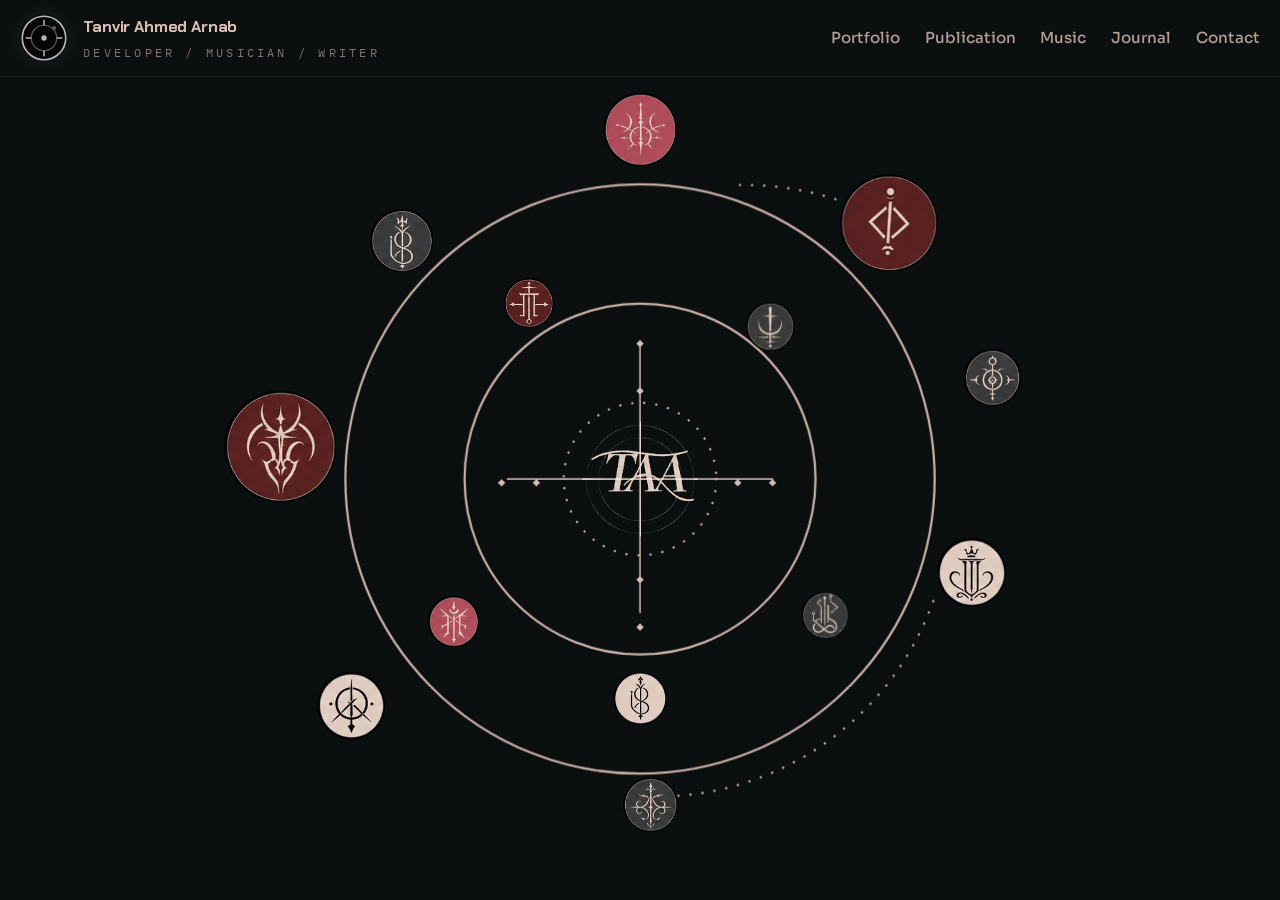
==== commit 61f13c22: "Blend homepage monogram into sigil" ====
--- a/index.html
+++ b/index.html
@@ -185,7 +185,7 @@
                 <path class="sigil-guide-diamond" d="M 722 543 l5 5 -5 5 -5 -5z"></path>
 
                 <g transform="translate(543 543)">
-                  <image class="sigil-node-art" href="assets/branding/index-sigil-nodes/node-14.png" x="-78" y="-78" width="156" height="156" preserveAspectRatio="xMidYMid slice" clip-path="url(#sigil-node-clip-14)"></image>
+                  <image class="sigil-node-art sigil-core-monogram" href="assets/branding/index-sigil-nodes/node-14.png" x="-78" y="-78" width="156" height="156" preserveAspectRatio="xMidYMid slice" clip-path="url(#sigil-node-clip-14)"></image>
                 </g>
               </g>
             </svg>
--- a/styles/index.css
+++ b/styles/index.css
@@ -105,6 +105,11 @@
   pointer-events: none;
 }
 
+.sigil-core-monogram {
+  mix-blend-mode: screen;
+  opacity: 0.98;
+}
+
 .sigil-outer-orbit,
 .sigil-inner-orbit {
   transform-box: view-box;
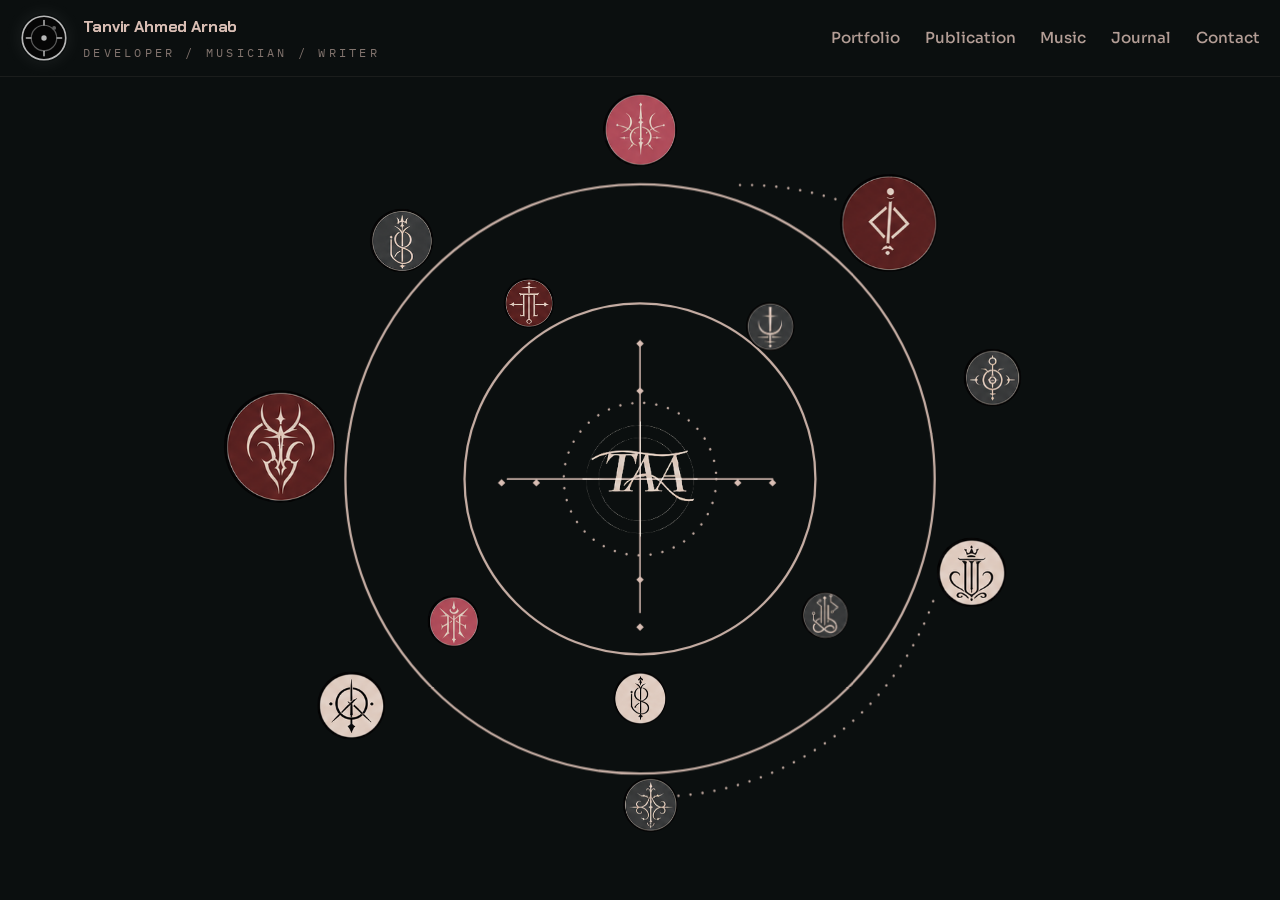
==== commit 153e452d: "Improve site metadata and social previews" ====
--- a/index.html
+++ b/index.html
@@ -4,6 +4,8 @@
   <meta charset="UTF-8">
   <meta name="viewport" content="width=device-width, initial-scale=1.0">
   <meta name="description" content="Tanvir Ahmed Arnab is a developer, musician, and writer building systems, publications, and personal work around one evolving world.">
+  <meta name="author" content="Tanvir Ahmed Arnab">
+  <meta name="robots" content="index,follow">
   <meta name="theme-color" content="#0B0F0F">
   <meta name="color-scheme" content="dark">
   <link rel="canonical" href="https://www.tanvirahmedarnab.com/">
@@ -12,17 +14,53 @@
   <meta property="og:description" content="Tanvir Ahmed Arnab is a developer, musician, and writer building systems, publications, and personal work around one evolving world.">
   <meta property="og:url" content="https://www.tanvirahmedarnab.com/">
   <meta property="og:site_name" content="Tanvir Ahmed Arnab">
-  <meta property="og:image" content="https://www.tanvirahmedarnab.com/assets/social/og-site.jpg">
-  <meta property="og:image:alt" content="Monochrome social card for Tanvir Ahmed Arnab featuring the site name and the roles developer, musician, and writer.">
+  <meta property="og:locale" content="en_US">
+  <meta property="og:image" content="https://www.tanvirahmedarnab.com/assets/social/og-home.jpg">
+  <meta property="og:image:width" content="1200">
+  <meta property="og:image:height" content="630">
+  <meta property="og:image:alt" content="Homepage social card for Tanvir Ahmed Arnab showing the orbital sigil and site identity.">
   <meta name="twitter:card" content="summary_large_image">
   <meta name="twitter:title" content="Tanvir Ahmed Arnab">
   <meta name="twitter:description" content="Tanvir Ahmed Arnab is a developer, musician, and writer building systems, publications, and personal work around one evolving world.">
-  <meta name="twitter:image" content="https://www.tanvirahmedarnab.com/assets/social/og-site.jpg">
-  <meta name="twitter:image:alt" content="Monochrome social card for Tanvir Ahmed Arnab featuring the site name and the roles developer, musician, and writer.">
+  <meta name="twitter:image" content="https://www.tanvirahmedarnab.com/assets/social/og-home.jpg">
+  <meta name="twitter:image:alt" content="Homepage social card for Tanvir Ahmed Arnab showing the orbital sigil and site identity.">
   <link rel="icon" type="image/svg+xml" href="assets/branding/taa-circle-mark.svg" sizes="any">
   <link rel="icon" type="image/png" sizes="32x32" href="assets/branding/favicon-32x32.png">
   <link rel="apple-touch-icon" href="assets/branding/apple-touch-icon.png">
   <link rel="manifest" href="site.webmanifest">
+  <script type="application/ld+json">
+    {
+      "@context": "https://schema.org",
+      "@graph": [
+        {
+          "@type": "WebSite",
+          "name": "Tanvir Ahmed Arnab",
+          "url": "https://www.tanvirahmedarnab.com/",
+          "description": "Tanvir Ahmed Arnab is a developer, musician, and writer building systems, publications, and personal work around one evolving world.",
+          "inLanguage": "en"
+        },
+        {
+          "@type": "Person",
+          "name": "Tanvir Ahmed Arnab",
+          "url": "https://www.tanvirahmedarnab.com/",
+          "jobTitle": "Software Developer, Game Developer, Writer, Musician",
+          "knowsAbout": [
+            "C#",
+            ".NET",
+            "Game Development",
+            "Unity",
+            "Software Architecture",
+            "Technical Writing",
+            "Music"
+          ],
+          "sameAs": [
+            "https://github.com/TanvirAhmedArnab",
+            "https://www.linkedin.com/in/taanb/"
+          ]
+        }
+      ]
+    }
+  </script>
   <title>Tanvir Ahmed Arnab</title>
   <link rel="preconnect" href="https://fonts.googleapis.com">
   <link rel="preconnect" href="https://fonts.gstatic.com" crossorigin>
@@ -36,7 +74,7 @@
   <header class="site-header">
     <div class="inner">
       <a class="brand brand--sigil" href="index.html" aria-label="Tanvir Ahmed Arnab home">
-        <img class="brand-mark brand-mark-sigil" src="assets/branding/taa-circle-mark.svg" alt="">
+        <img class="brand-mark brand-mark-sigil" src="assets/branding/taa-circle-mark.svg" alt="" width="64" height="64">
         <span class="brand-lockup">
           <span class="brand-name">Tanvir Ahmed Arnab</span>
           <span class="brand-role">developer / musician / writer</span>
--- a/styles/site.css
+++ b/styles/site.css
@@ -103,6 +103,112 @@
   animation: drift-grid 20s linear infinite;
 }
 
+.project-theme--portfolio {
+  --text: #F0C674;
+  --text-soft: rgba(240, 198, 116, 0.8);
+  --text-muted: rgba(111, 231, 221, 0.72);
+  --line: rgba(40, 194, 209, 0.24);
+  --line-strong: rgba(30, 76, 115, 0.34);
+  --accent: #28C2D1;
+  --accent-soft: #6FE7DD;
+  --accent-strong: #7EE081;
+  --accent-hot: #F0C674;
+  --accent-violet: #7EE081;
+  --bg: #101827;
+  --bg-deep: #101827;
+  --bg-elevated: #172033;
+  --bg-soft: #1d2d47;
+  --surface: rgba(23, 32, 51, 0.92);
+  --surface-strong: rgba(17, 24, 39, 0.96);
+  --surface-soft: rgba(23, 32, 51, 0.84);
+  --header-bg: rgba(23, 32, 51, 0.94);
+  --header-border: rgba(40, 194, 209, 0.18);
+  --header-shadow: 0 14px 30px rgba(0, 0, 0, 0.24);
+  --header-text: #F0C674;
+  --header-text-soft: rgba(240, 198, 116, 0.8);
+  --header-text-muted: rgba(111, 231, 221, 0.72);
+  --header-button-bg: rgba(23, 32, 51, 0.98);
+  --header-button-border: rgba(111, 231, 221, 0.22);
+  --header-accent: #7EE081;
+  background:
+    radial-gradient(circle at 14% 18%, rgba(30, 76, 115, 0.22), transparent 0 20%),
+    radial-gradient(circle at 82% 16%, rgba(40, 194, 209, 0.18), transparent 0 20%),
+    radial-gradient(circle at 56% 82%, rgba(126, 224, 129, 0.12), transparent 0 18%),
+    linear-gradient(180deg, #1d2d47 0%, #172033 42%, #101827 100%);
+  color: var(--text);
+}
+
+.project-theme--portfolio::before {
+  background:
+    radial-gradient(circle at 18% 24%, rgba(40, 194, 209, 0.12), transparent 0 18%),
+    radial-gradient(circle at 80% 20%, rgba(126, 224, 129, 0.12), transparent 0 18%),
+    radial-gradient(circle at 48% 84%, rgba(240, 198, 116, 0.08), transparent 0 18%);
+  filter: blur(20px);
+  opacity: 1;
+}
+
+.project-theme--portfolio::after {
+  opacity: 0.16;
+  background:
+    linear-gradient(rgba(40, 194, 209, 0.05) 1px, transparent 1px),
+    linear-gradient(90deg, rgba(40, 194, 209, 0.05) 1px, transparent 1px),
+    linear-gradient(180deg, rgba(240, 198, 116, 0.08), transparent 36%);
+  background-size: 72px 72px, 72px 72px, auto;
+}
+
+.project-theme--publication {
+  --text: #F2BD1D;
+  --text-soft: rgba(242, 189, 29, 0.8);
+  --text-muted: rgba(4, 178, 217, 0.72);
+  --line: rgba(4, 178, 217, 0.24);
+  --line-strong: rgba(210, 35, 120, 0.34);
+  --accent: #04B2D9;
+  --accent-soft: #04B2D9;
+  --accent-strong: #D92378;
+  --accent-hot: #F2541B;
+  --accent-violet: #D92378;
+  --bg: #162f44;
+  --bg-deep: #162f44;
+  --bg-elevated: #1C3D59;
+  --bg-soft: #244563;
+  --surface: rgba(28, 61, 89, 0.92);
+  --surface-strong: rgba(22, 47, 68, 0.96);
+  --surface-soft: rgba(28, 61, 89, 0.84);
+  --header-bg: rgba(28, 61, 89, 0.94);
+  --header-border: rgba(4, 178, 217, 0.2);
+  --header-shadow: 0 14px 30px rgba(0, 0, 0, 0.22);
+  --header-text: #F2BD1D;
+  --header-text-soft: rgba(242, 189, 29, 0.8);
+  --header-text-muted: rgba(4, 178, 217, 0.72);
+  --header-button-bg: rgba(28, 61, 89, 0.98);
+  --header-button-border: rgba(4, 178, 217, 0.24);
+  --header-accent: #D92378;
+  background:
+    radial-gradient(circle at 14% 18%, rgba(217, 35, 120, 0.18), transparent 0 20%),
+    radial-gradient(circle at 84% 16%, rgba(242, 84, 27, 0.14), transparent 0 18%),
+    radial-gradient(circle at 56% 82%, rgba(4, 178, 217, 0.14), transparent 0 20%),
+    linear-gradient(180deg, #244563 0%, #1C3D59 40%, #162f44 100%);
+  color: var(--text);
+}
+
+.project-theme--publication::before {
+  background:
+    radial-gradient(circle at 18% 24%, rgba(217, 35, 120, 0.12), transparent 0 18%),
+    radial-gradient(circle at 80% 20%, rgba(4, 178, 217, 0.12), transparent 0 18%),
+    radial-gradient(circle at 48% 84%, rgba(242, 84, 27, 0.1), transparent 0 18%);
+  filter: blur(20px);
+  opacity: 1;
+}
+
+.project-theme--publication::after {
+  opacity: 0.14;
+  background:
+    linear-gradient(rgba(4, 178, 217, 0.06) 1px, transparent 1px),
+    linear-gradient(90deg, rgba(4, 178, 217, 0.06) 1px, transparent 1px),
+    linear-gradient(180deg, rgba(242, 189, 29, 0.08), transparent 36%);
+  background-size: 72px 72px, 72px 72px, auto;
+}
+
 img {
   display: block;
   max-width: 100%;
@@ -334,6 +440,48 @@
   background:
     linear-gradient(180deg, rgba(5, 8, 13, 0.18) 0%, rgba(5, 8, 13, 0.88) 100%),
     radial-gradient(circle at 78% 24%, rgba(255, 255, 255, 0.04), transparent 18%);
+}
+
+.project-theme--portfolio .skip-link {
+  background: #F0C674;
+  color: #172033;
+}
+
+.project-theme--publication .skip-link {
+  background: #F2BD1D;
+  color: #1C3D59;
+}
+
+.project-theme--portfolio .project-hero {
+  border-bottom: 1px solid rgba(40, 194, 209, 0.2);
+}
+
+.project-theme--publication .project-hero {
+  border-bottom: 1px solid rgba(4, 178, 217, 0.22);
+}
+
+.project-theme--portfolio .project-hero--tracker::before {
+  background:
+    linear-gradient(180deg, rgba(23, 32, 51, 0.16) 0%, rgba(23, 32, 51, 0.46) 100%),
+    url("../assets/portfolio/portfolio-hero-abstract.svg") center / cover no-repeat;
+}
+
+.project-theme--portfolio .project-hero::after {
+  background:
+    linear-gradient(180deg, rgba(23, 32, 51, 0.12) 0%, rgba(23, 32, 51, 0.72) 100%),
+    radial-gradient(circle at 78% 24%, rgba(111, 231, 221, 0.07), transparent 18%);
+}
+
+.project-theme--publication .project-hero--book::before {
+  background:
+    linear-gradient(180deg, rgba(28, 61, 89, 0.16) 0%, rgba(28, 61, 89, 0.42) 100%),
+    url("../assets/publication/publication-hero-abstract.svg") center / cover no-repeat;
+}
+
+.project-theme--publication .project-hero::after {
+  background:
+    linear-gradient(180deg, rgba(28, 61, 89, 0.14) 0%, rgba(28, 61, 89, 0.68) 100%),
+    radial-gradient(circle at 78% 24%, rgba(4, 178, 217, 0.08), transparent 18%);
 }
 
 .hero-shell {
@@ -512,6 +660,44 @@
   font-size: 0.94rem;
 }
 
+.project-theme--portfolio .tracker-hero-shot figure,
+.project-theme--portfolio .tracker-hero-proof,
+.project-theme--portfolio .book-cover-card,
+.project-theme--portfolio .meta-grid div {
+  background: linear-gradient(180deg, rgba(23, 32, 51, 0.94) 0%, rgba(17, 24, 39, 0.92) 100%);
+}
+
+.project-theme--publication .tracker-hero-shot figure,
+.project-theme--publication .tracker-hero-proof,
+.project-theme--publication .book-cover-card,
+.project-theme--publication .meta-grid div {
+  background: linear-gradient(180deg, rgba(28, 61, 89, 0.94) 0%, rgba(22, 47, 68, 0.92) 100%);
+}
+
+.project-theme--portfolio .status-chip,
+.project-theme--portfolio .site-note {
+  border-color: rgba(40, 194, 209, 0.22);
+  background: rgba(23, 32, 51, 0.86);
+  color: #F0C674;
+}
+
+.project-theme--publication .status-chip,
+.project-theme--publication .site-note {
+  border-color: rgba(4, 178, 217, 0.24);
+  background: rgba(28, 61, 89, 0.86);
+  color: #F2BD1D;
+}
+
+.project-theme--portfolio .dossier-list li {
+  background: linear-gradient(145deg, rgba(12, 22, 36, 0.84) 0%, rgba(19, 31, 49, 0.84) 100%);
+  border-color: rgba(40, 194, 209, 0.16);
+}
+
+.project-theme--publication .dossier-list li {
+  background: linear-gradient(145deg, rgba(24, 48, 70, 0.84) 0%, rgba(18, 39, 58, 0.84) 100%);
+  border-color: rgba(4, 178, 217, 0.18);
+}
+
 .hero-actions,
 .contact-links,
 .stacked-links {
@@ -572,6 +758,68 @@
 .button-ghost:active {
   border-color: rgba(242, 242, 242, 0.4);
   box-shadow: 0 10px 24px rgba(0, 0, 0, 0.16);
+}
+
+.project-theme--portfolio .button-primary,
+.project-theme--portfolio .button-primary:visited {
+  background: #7EE081;
+  color: #172033;
+  border-color: #7EE081;
+  box-shadow: 0 16px 30px rgba(126, 224, 129, 0.2);
+}
+
+.project-theme--portfolio .button-secondary,
+.project-theme--portfolio .button-secondary:visited {
+  background: rgba(23, 32, 51, 0.94);
+  color: #6FE7DD;
+  border-color: rgba(40, 194, 209, 0.28);
+  box-shadow: inset 0 0 0 1px rgba(240, 198, 116, 0.02);
+}
+
+.project-theme--portfolio .button-primary:hover,
+.project-theme--portfolio .button-primary:focus-visible {
+  background: #F0C674;
+  border-color: #F0C674;
+  color: #172033;
+}
+
+.project-theme--portfolio .button-secondary:hover,
+.project-theme--portfolio .button-secondary:focus-visible {
+  background: #1E4C73;
+  border-color: #28C2D1;
+  color: #F0C674;
+  box-shadow: 0 18px 34px rgba(30, 76, 115, 0.24);
+}
+
+.project-theme--publication .button-primary,
+.project-theme--publication .button-primary:visited {
+  background: #D92378;
+  color: #F2BD1D;
+  border-color: #D92378;
+  box-shadow: 0 16px 30px rgba(217, 35, 120, 0.22);
+}
+
+.project-theme--publication .button-secondary,
+.project-theme--publication .button-secondary:visited {
+  background: rgba(28, 61, 89, 0.94);
+  color: #04B2D9;
+  border-color: rgba(4, 178, 217, 0.28);
+  box-shadow: inset 0 0 0 1px rgba(242, 189, 29, 0.02);
+}
+
+.project-theme--publication .button-primary:hover,
+.project-theme--publication .button-primary:focus-visible {
+  background: #F2BD1D;
+  border-color: #F2BD1D;
+  color: #1C3D59;
+}
+
+.project-theme--publication .button-secondary:hover,
+.project-theme--publication .button-secondary:focus-visible {
+  background: #F2541B;
+  border-color: #F2541B;
+  color: #F2BD1D;
+  box-shadow: 0 18px 34px rgba(242, 84, 27, 0.22);
 }
 
 .signal-panel,
@@ -1572,12 +1820,42 @@
   padding: 1.75rem 0 2rem;
 }
 
+.project-theme--portfolio .site-footer {
+  background: rgba(23, 32, 51, 0.72);
+  backdrop-filter: blur(14px);
+}
+
+.project-theme--publication .site-footer {
+  background: rgba(28, 61, 89, 0.72);
+  backdrop-filter: blur(14px);
+}
+
 .footer-content {
   display: grid;
   gap: 0.95rem;
   color: var(--text-muted);
   border-top: 1px solid var(--line);
   padding-top: 1.35rem;
+}
+
+.project-theme--portfolio .footer-name,
+.project-theme--publication .footer-name {
+  color: var(--text);
+}
+
+.project-theme--portfolio .footer-links a,
+.project-theme--publication .footer-links a {
+  color: var(--text);
+}
+
+.project-theme--portfolio .footer-links a:hover,
+.project-theme--portfolio .footer-links a:focus-visible {
+  color: #6FE7DD;
+}
+
+.project-theme--publication .footer-links a:hover,
+.project-theme--publication .footer-links a:focus-visible {
+  color: #04B2D9;
 }
 
 .hero-role-line,
@@ -1998,6 +2276,37 @@
 .resume-hero {
   min-height: auto;
   padding-top: 1rem;
+}
+
+.resume-page .resume-hero {
+  position: relative;
+  overflow: hidden;
+  border-bottom: 1px solid rgba(40, 194, 209, 0.2);
+  background:
+    linear-gradient(180deg, rgba(23, 32, 51, 0.18) 0%, rgba(23, 32, 51, 0.4) 100%),
+    url("../assets/portfolio/portfolio-hero-abstract.svg") center / cover no-repeat;
+}
+
+.resume-page .resume-hero::before {
+  content: "";
+  position: absolute;
+  inset: 0;
+  background:
+    linear-gradient(180deg, rgba(23, 32, 51, 0.16) 0%, rgba(23, 32, 51, 0.44) 100%),
+    linear-gradient(90deg, rgba(40, 194, 209, 0.05) 1px, transparent 1px),
+    linear-gradient(180deg, rgba(111, 231, 221, 0.04) 1px, transparent 1px);
+  background-size: auto, 4rem 4rem, 4rem 4rem;
+  pointer-events: none;
+}
+
+.resume-page .resume-hero > .inner {
+  position: relative;
+  z-index: 1;
+}
+
+.resume-page .hero-proof-card {
+  background:
+    linear-gradient(180deg, rgba(23, 32, 51, 0.94) 0%, rgba(17, 24, 39, 0.92) 100%);
 }
 
 .resume-hero-grid,
@@ -2483,18 +2792,44 @@
 }
 
 .error-page {
+  --text: #F0C674;
+  --text-soft: rgba(240, 198, 116, 0.8);
+  --text-muted: rgba(111, 231, 221, 0.7);
+  --line: rgba(40, 194, 209, 0.22);
+  --line-strong: rgba(30, 76, 115, 0.34);
+  --accent: #28C2D1;
+  --accent-soft: #6FE7DD;
+  --accent-strong: #7EE081;
+  --accent-hot: #F0C674;
+  --accent-violet: #91BCFF;
+  --header-bg: rgba(22, 34, 54, 0.94);
+  --header-border: rgba(40, 194, 209, 0.18);
+  --header-shadow: 0 14px 30px rgba(0, 0, 0, 0.24);
+  --header-text: #F0C674;
+  --header-text-soft: rgba(240, 198, 116, 0.8);
+  --header-text-muted: rgba(111, 231, 221, 0.7);
+  --header-button-bg: rgba(22, 34, 54, 0.98);
+  --header-button-border: rgba(111, 231, 221, 0.22);
+  --header-accent: #7EE081;
   min-height: 100vh;
   background:
-    radial-gradient(circle at 14% 14%, rgba(255, 95, 167, 0.13), transparent 22%),
-    radial-gradient(circle at 86% 18%, rgba(103, 215, 255, 0.16), transparent 20%),
-    linear-gradient(180deg, #080b15 0%, #04050d 100%);
+    radial-gradient(circle at 14% 14%, rgba(30, 76, 115, 0.22), transparent 22%),
+    radial-gradient(circle at 86% 18%, rgba(40, 194, 209, 0.16), transparent 20%),
+    radial-gradient(circle at 54% 84%, rgba(145, 188, 255, 0.12), transparent 20%),
+    linear-gradient(180deg, #162236 0%, #0f1827 52%, #09111c 100%);
+  color: var(--text);
+}
+
+.error-page .skip-link {
+  background: #F0C674;
+  color: #162236;
 }
 
 .error-shell {
-  min-height: 100vh;
-  display: grid;
-  place-items: center;
-  padding: 2rem 0;
+  min-height: calc(100vh - var(--header-min-height));
+  display: grid;
+  place-items: start center;
+  padding: clamp(2.75rem, 6vw, 4.75rem) 0 4rem;
 }
 
 .error-grid {
@@ -2517,9 +2852,9 @@
   border: 1px solid var(--line);
   box-shadow: var(--shadow);
   background:
-    radial-gradient(circle at top right, rgba(103, 215, 255, 0.18), transparent 28%),
-    radial-gradient(circle at left bottom, rgba(255, 95, 167, 0.12), transparent 24%),
-    linear-gradient(145deg, rgba(10, 15, 30, 0.94) 0%, rgba(25, 18, 44, 0.9) 100%);
+    radial-gradient(circle at top right, rgba(40, 194, 209, 0.18), transparent 28%),
+    radial-gradient(circle at left bottom, rgba(145, 188, 255, 0.12), transparent 24%),
+    linear-gradient(145deg, rgba(18, 30, 48, 0.96) 0%, rgba(14, 24, 38, 0.92) 100%);
 }
 
 .error-console::before {
@@ -2529,6 +2864,24 @@
   width: 100%;
   height: 3px;
   background: linear-gradient(90deg, var(--accent) 0%, var(--accent-violet) 55%, var(--accent-hot) 100%);
+}
+
+.error-page .site-footer {
+  background: rgba(22, 34, 54, 0.72);
+  backdrop-filter: blur(14px);
+}
+
+.error-page .footer-name {
+  color: var(--text);
+}
+
+.error-page .footer-links a {
+  color: var(--text);
+}
+
+.error-page .footer-links a:hover,
+.error-page .footer-links a:focus-visible {
+  color: #6FE7DD;
 }
 
 .error-console h1 {
@@ -2624,6 +2977,10 @@
 
 .preview-panel.is-active {
   display: grid;
+}
+
+.preview-panel[hidden] {
+  display: none !important;
 }
 
 .preview-topline {
